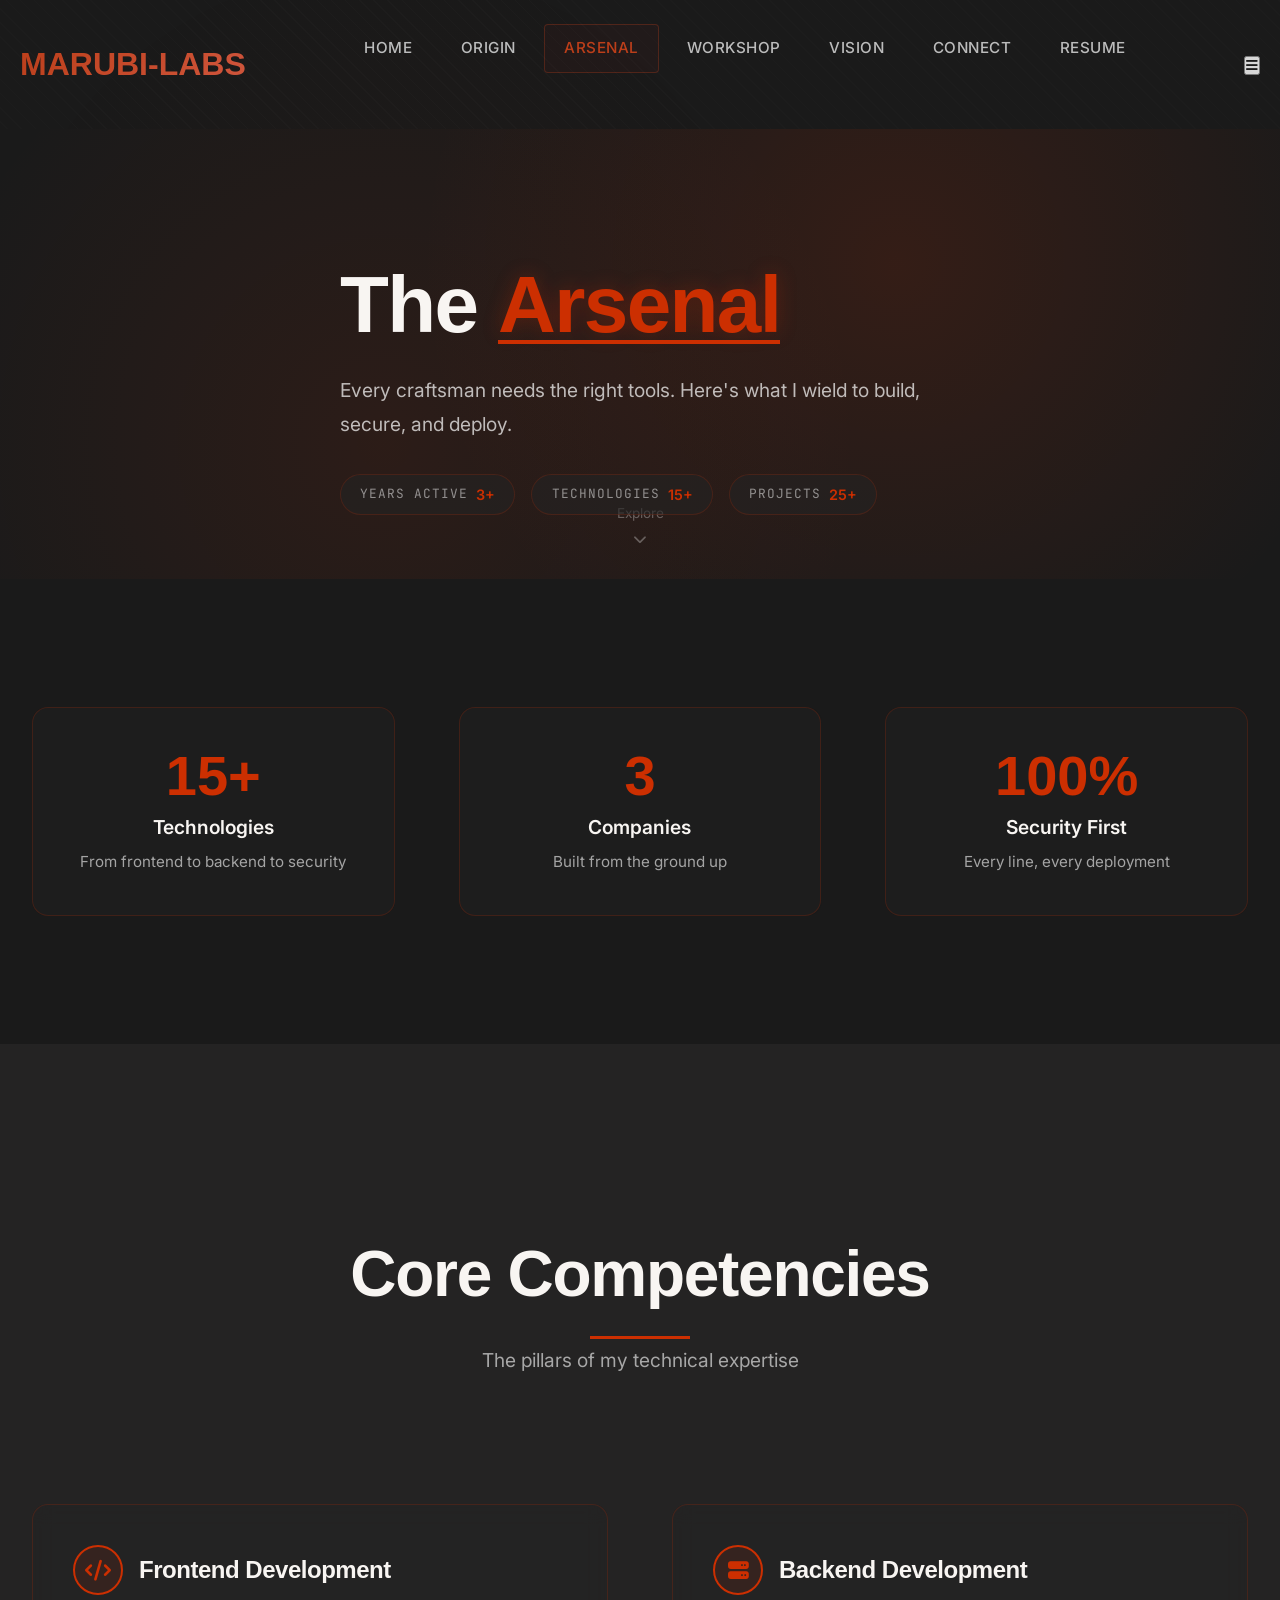
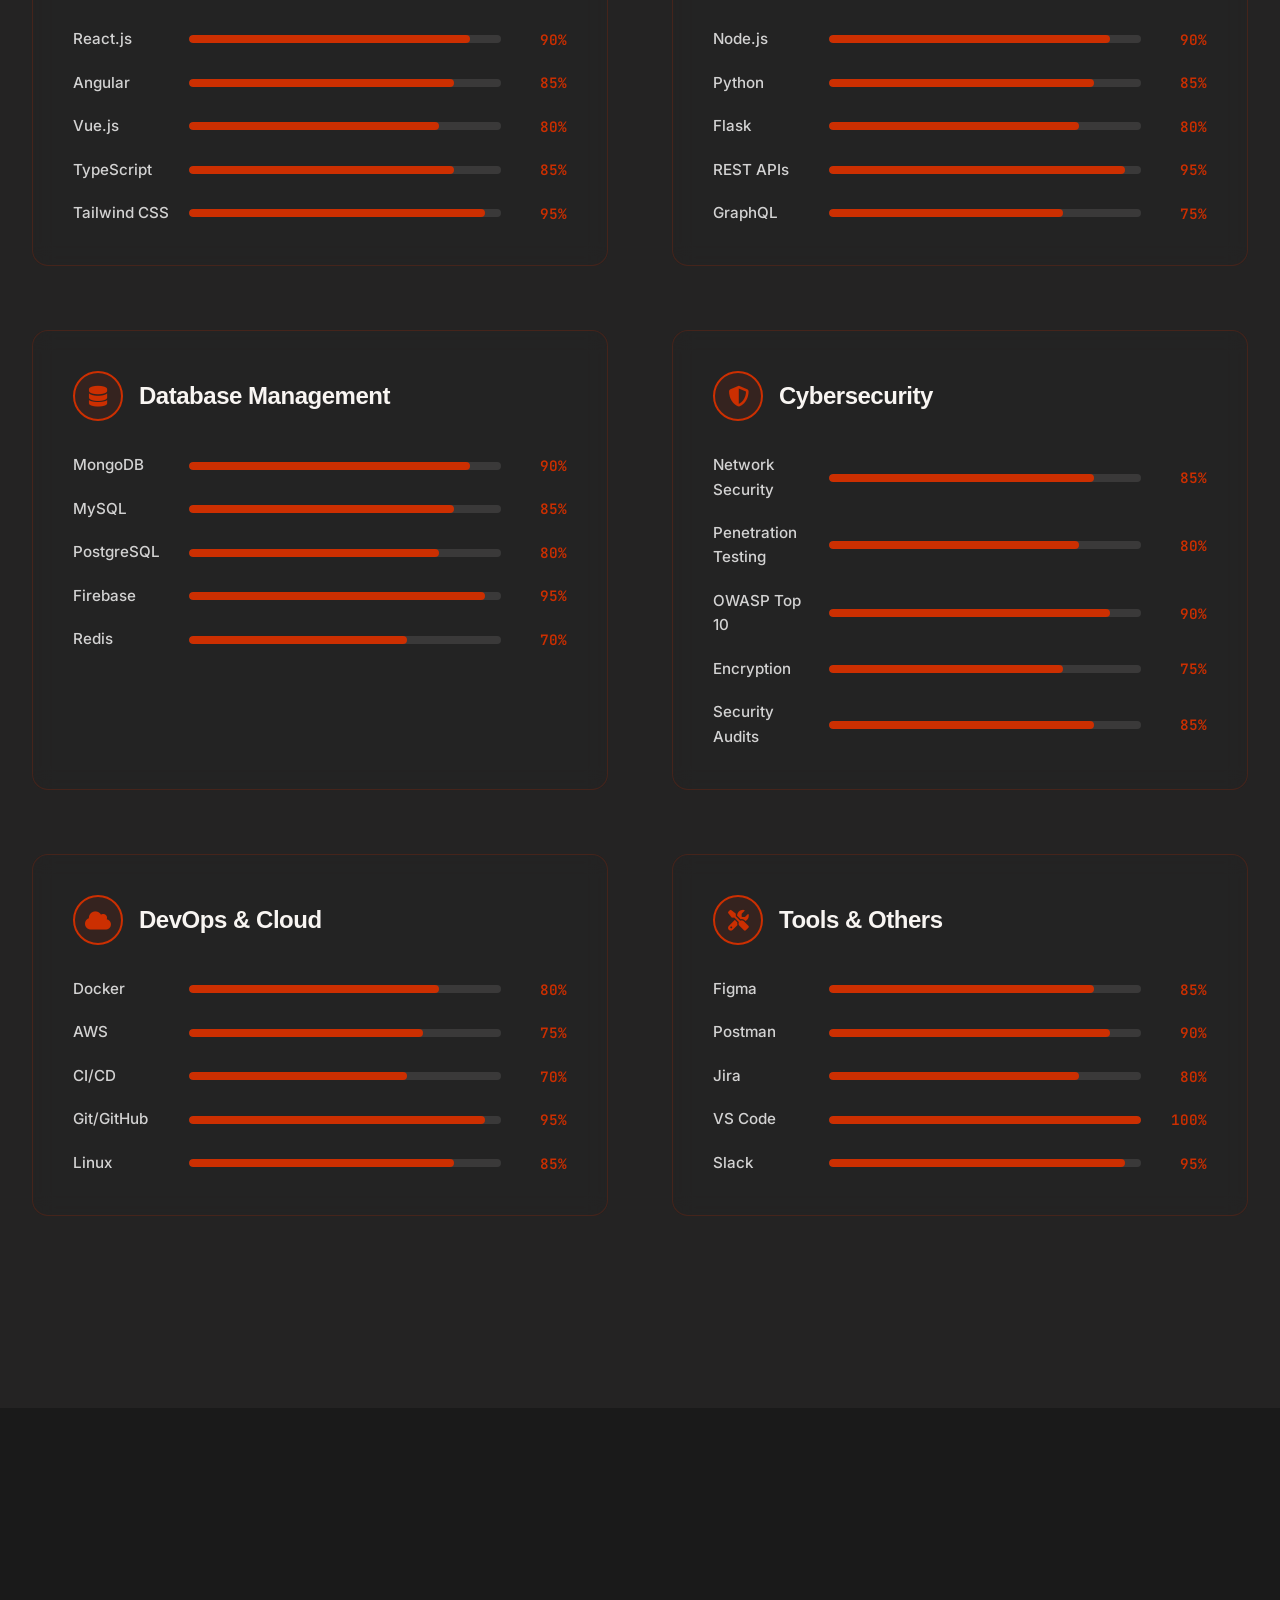
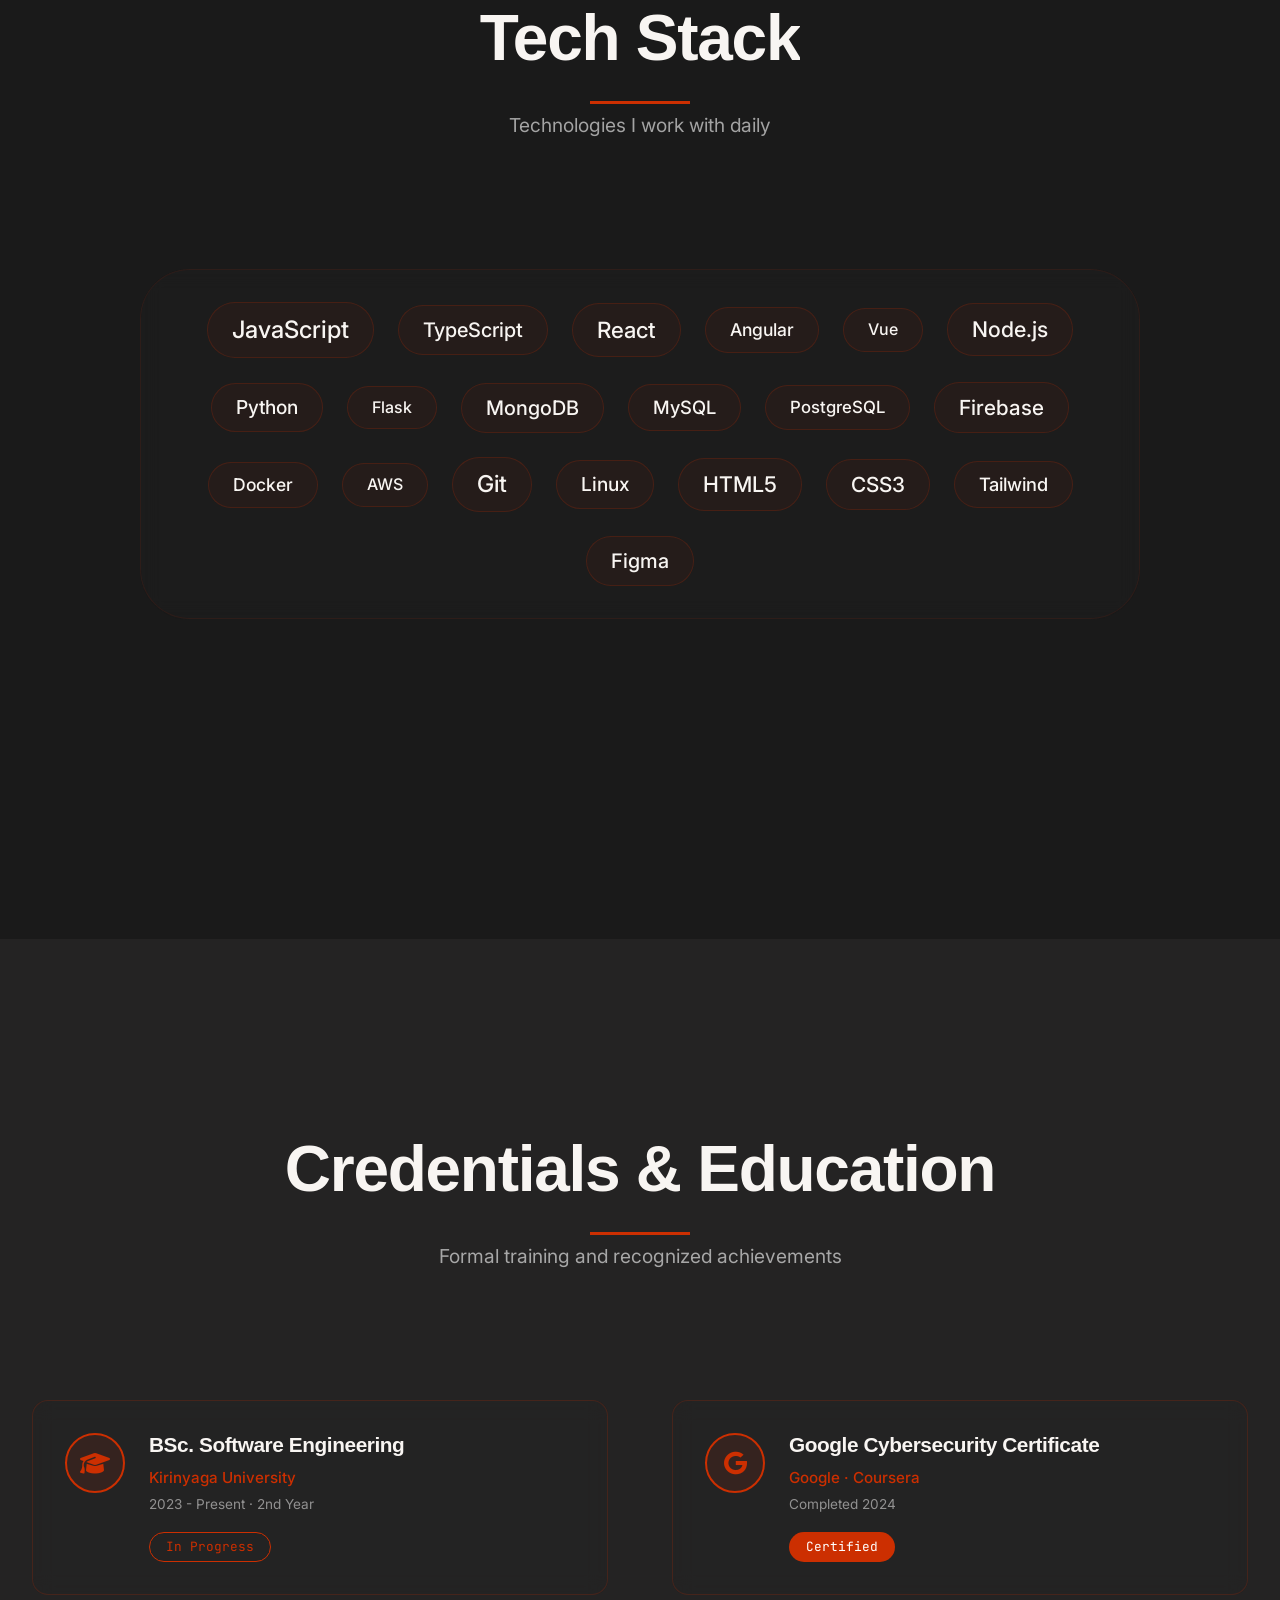
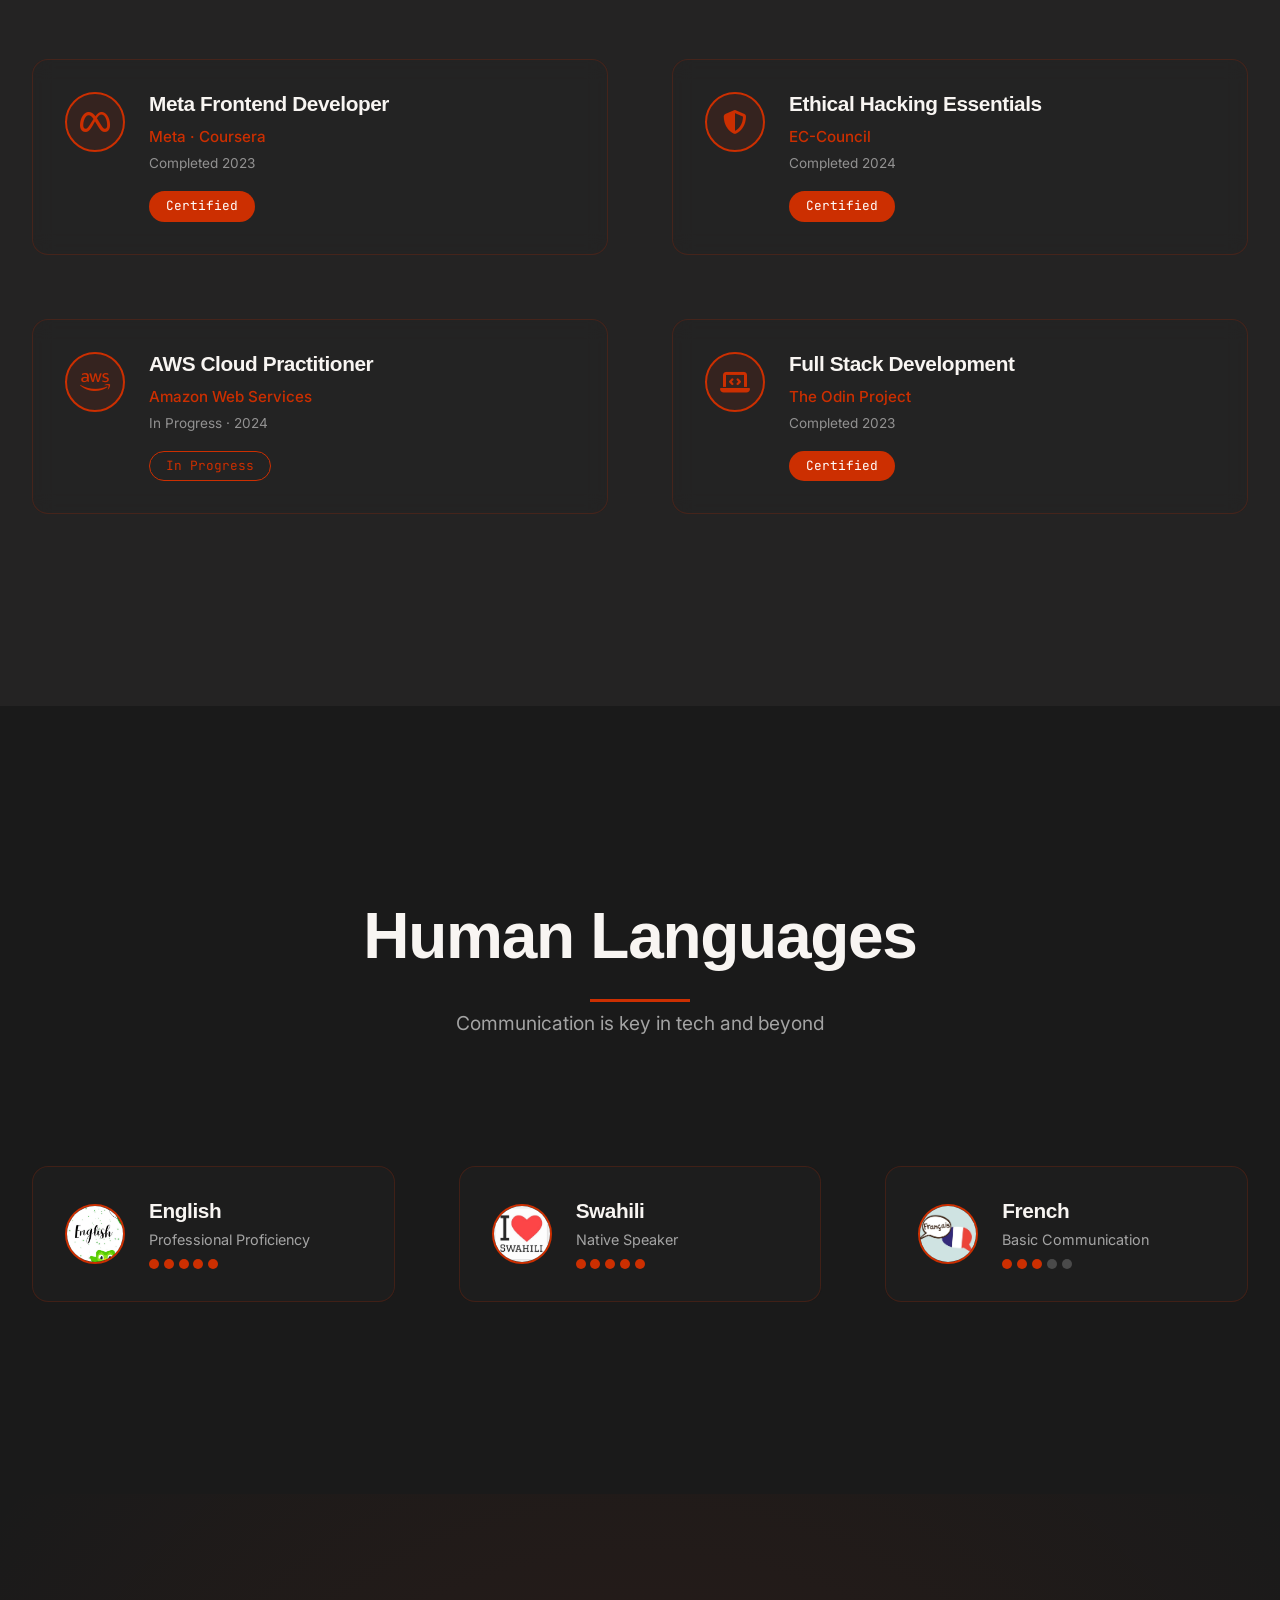
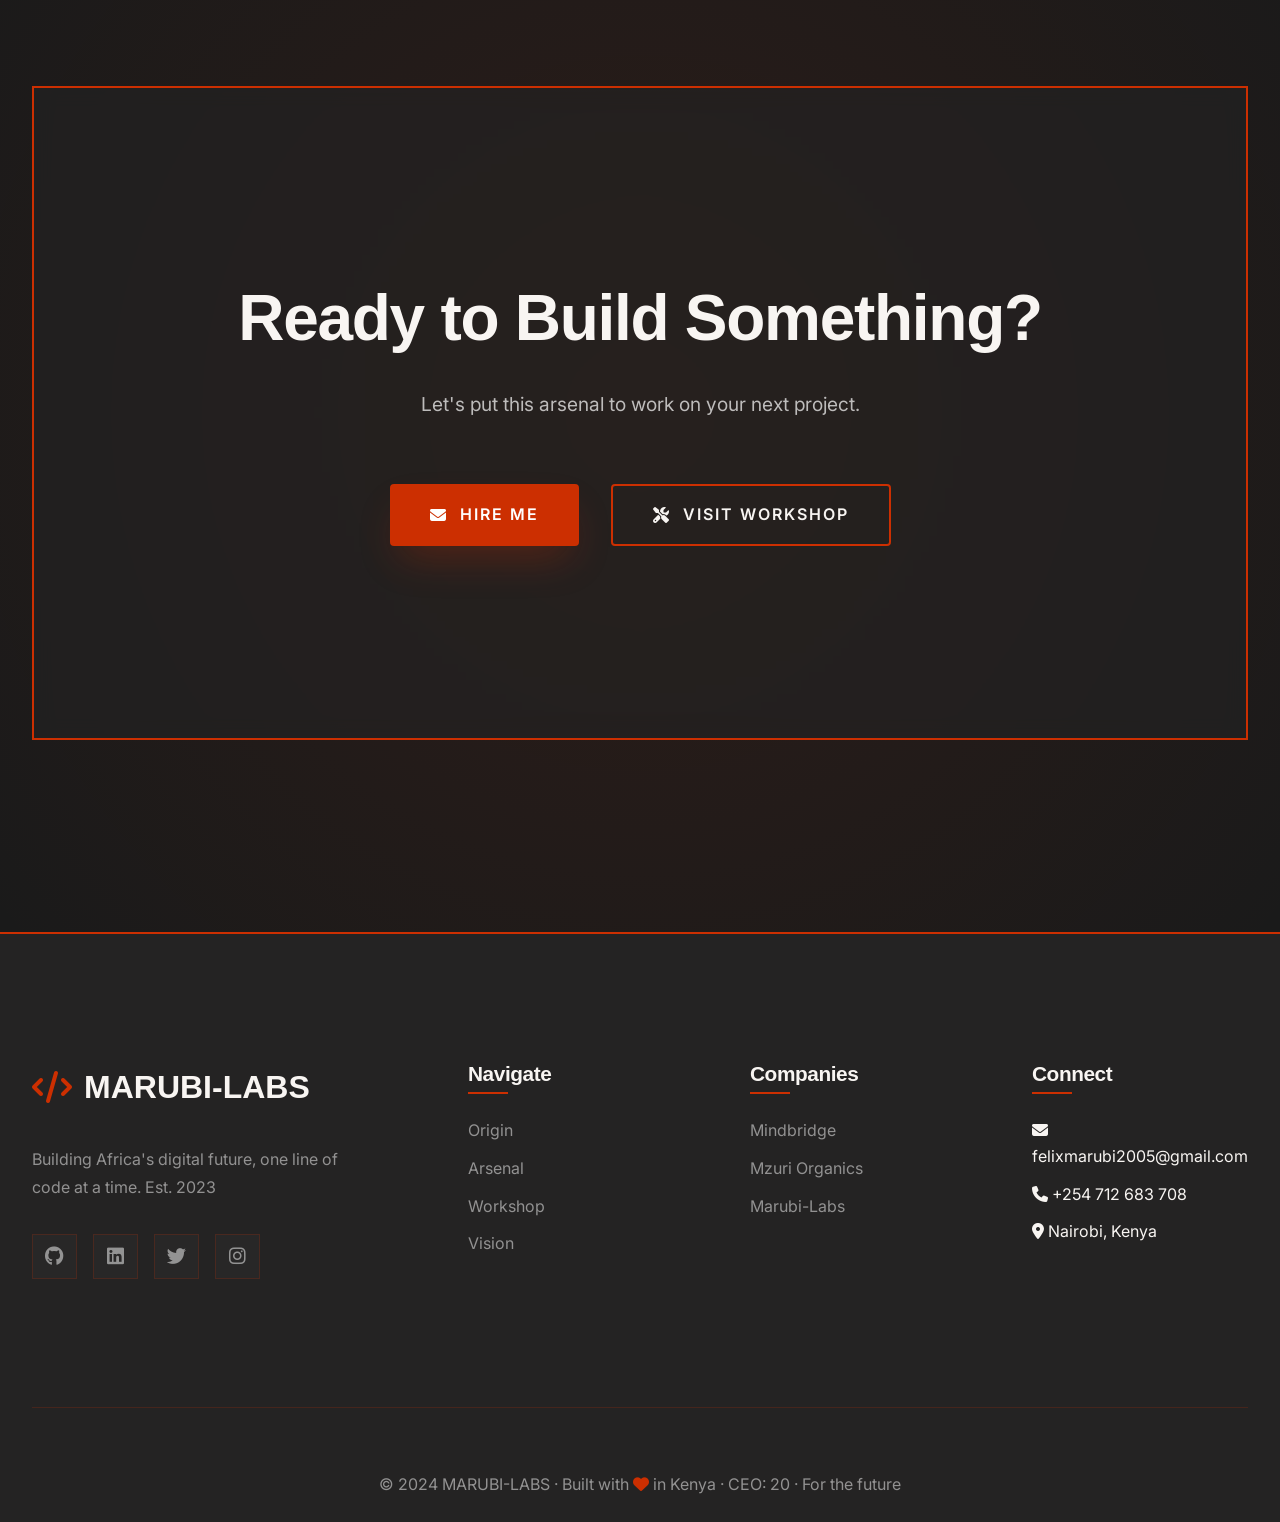
==== arsenal.html @ d5d368d0 "vercel" ====
<!DOCTYPE html>
<html lang="en">
<head>
    <meta charset="UTF-8">
    <meta name="viewport" content="width=device-width, initial-scale=1.0">
    
    <!-- Primary Meta Tags -->
    <title>Arsenal | Felix Marubi - Skills & Expertise</title>
    <meta name="title" content="Arsenal | Felix Marubi - Skills & Expertise">
    <meta name="description" content="The technical arsenal of a 20-year-old CEO. Full-stack development, cybersecurity, and the tools used to build Mindbridge and Mzuri Organics.">
    <meta name="keywords" content="Felix Marubi, Skills, Expertise, Full Stack Developer, Cybersecurity, JavaScript, Python, Kenya">
    <meta name="author" content="Felix Marubi">
    
    <!-- Open Graph / Facebook -->
    <meta property="og:type" content="website">
    <meta property="og:url" content="https://marubilabs.com/arsenal.html">
    <meta property="og:title" content="Arsenal | Felix Marubi - Skills & Expertise">
    <meta property="og:description" content="The technical arsenal of a 20-year-old CEO. Full-stack development, cybersecurity, and the tools used to build Mindbridge and Mzuri Organics.">
    <meta property="og:image" content="images/og-arsenal.jpg">
    
    <!-- Favicon -->
    <link rel="icon" type="image/x-icon" href="images/icons/favicon.ico">
    <link rel="apple-touch-icon" sizes="180x180" href="images/icons/apple-touch-icon.png">
    
    <!-- Fonts & Icons -->
    <link rel="preconnect" href="https://fonts.googleapis.com">
    <link rel="preconnect" href="https://fonts.gstatic.com" crossorigin>
    <link href="https://fonts.googleapis.com/css2?family=Inter:wght@300;400;500;600;700;800&display=swap" rel="stylesheet">
    <link href="https://fonts.googleapis.com/css2?family=JetBrains+Mono:wght@400;500;600;700&display=swap" rel="stylesheet">
    <link rel="stylesheet" href="https://cdnjs.cloudflare.com/ajax/libs/font-awesome/6.4.0/css/all.min.css">
    
    <!-- CSS -->
    <link rel="stylesheet" href="css/pages/home.css">
    <link rel="stylesheet" href="css/pages/arsenal.css">
</head>
<body>
    <!-- Navigation -->
    <nav class="navbar">
        <div class="nav-container">
            <a href="index.html" class="logo">
                <span class="logo-text">MARUBI-LABS</span>
            </a>
            
            <div class="nav-menu">
                <a href="index.html" class="nav-link">
                    <span>Home</span>
                </a>
                <a href="origin.html" class="nav-link">
                    <span>Origin</span>
                </a>
                <a href="arsenal.html" class="nav-link active">
                    <span>Arsenal</span>
                </a>
                <a href="workshop.html" class="nav-link">
                    <span>Workshop</span>
                </a>
                <a href="vision.html" class="nav-link">
                    <span>Vision</span>
                </a>
                <a href="connect.html" class="nav-link">
                    <span>Connect</span>
                </a>
                    </a>
                   <a href="resume.html" class="nav-link">
          
                    <span>Resume</span>
                </a>
            </div>
            
            <div class="nav-actions">
                <button class="menu-toggle" id="menuToggle">
                    <i class="fas fa-bars"></i>
                </button>
            </div>
        </div>
        
      
        
        <div class="scroll-progress" id="scrollProgress"></div>
    </nav>

    <!-- Page Header -->
    <section class="page-header">
        <div class="container">
            <div class="header-content animate-fade-in">
                <h1 class="page-title">
                    The <span class="ember">Arsenal</span>
                </h1>
                <p class="page-subtitle">
                    Every craftsman needs the right tools. Here's what I wield to build, secure, and deploy.
                </p>
                <div class="header-stats">
                    <div class="stat-chip">
                        <span class="stat-chip-label">Years Active</span>
                        <span class="stat-chip-value">3+</span>
                    </div>
                    <div class="stat-chip">
                        <span class="stat-chip-label">Technologies</span>
                        <span class="stat-chip-value">15+</span>
                    </div>
                    <div class="stat-chip">
                        <span class="stat-chip-label">Projects</span>
                        <span class="stat-chip-value">25+</span>
                    </div>
                </div>
            </div>
        </div>
        <div class="scroll-indicator">
            <span>Explore</span>
            <i class="fas fa-chevron-down"></i>
        </div>
    </section>

    <!-- Skills Overview Section -->
    <section class="skills-overview">
        <div class="container">
            <div class="overview-grid">
                <div class="overview-card animate-on-scroll" data-animate="fade-in">
                    <div class="overview-number">15+</div>
                    <div class="overview-label">Technologies</div>
                    <div class="overview-desc">From frontend to backend to security</div>
                </div>
                <div class="overview-card animate-on-scroll" data-animate="fade-in" data-delay="100">
                    <div class="overview-number">3</div>
                    <div class="overview-label">Companies</div>
                    <div class="overview-desc">Built from the ground up</div>
                </div>
                <div class="overview-card animate-on-scroll" data-animate="fade-in" data-delay="200">
                    <div class="overview-number">100%</div>
                    <div class="overview-label">Security First</div>
                    <div class="overview-desc">Every line, every deployment</div>
                </div>
            </div>
        </div>
    </section>

    <!-- Core Competencies -->
    <section class="competencies-section">
        <div class="container">
            <div class="section-header">
                <h2 class="section-title">Core <span class="ember">Competencies</span></h2>
                <p class="section-subtitle">The pillars of my technical expertise</p>
            </div>
            
            <div class="competencies-grid">
                <!-- Frontend -->
                <div class="competency-card animate-on-scroll" data-animate="slide-up">
                    <div class="competency-header">
                        <div class="competency-icon">
                            <i class="fas fa-code"></i>
                        </div>
                        <h3>Frontend Development</h3>
                    </div>
                    <div class="skill-list">
                        <div class="skill-item">
                            <span class="skill-name">React.js</span>
                            <div class="skill-bar">
                                <div class="skill-progress" style="width: 90%"></div>
                            </div>
                            <span class="skill-percent">90%</span>
                        </div>
                        <div class="skill-item">
                            <span class="skill-name">Angular</span>
                            <div class="skill-bar">
                                <div class="skill-progress" style="width: 85%"></div>
                            </div>
                            <span class="skill-percent">85%</span>
                        </div>
                        <div class="skill-item">
                            <span class="skill-name">Vue.js</span>
                            <div class="skill-bar">
                                <div class="skill-progress" style="width: 80%"></div>
                            </div>
                            <span class="skill-percent">80%</span>
                        </div>
                        <div class="skill-item">
                            <span class="skill-name">TypeScript</span>
                            <div class="skill-bar">
                                <div class="skill-progress" style="width: 85%"></div>
                            </div>
                            <span class="skill-percent">85%</span>
                        </div>
                        <div class="skill-item">
                            <span class="skill-name">Tailwind CSS</span>
                            <div class="skill-bar">
                                <div class="skill-progress" style="width: 95%"></div>
                            </div>
                            <span class="skill-percent">95%</span>
                        </div>
                    </div>
                </div>
                
                <!-- Backend -->
                <div class="competency-card animate-on-scroll" data-animate="slide-up" data-delay="100">
                    <div class="competency-header">
                        <div class="competency-icon">
                            <i class="fas fa-server"></i>
                        </div>
                        <h3>Backend Development</h3>
                    </div>
                    <div class="skill-list">
                        <div class="skill-item">
                            <span class="skill-name">Node.js</span>
                            <div class="skill-bar">
                                <div class="skill-progress" style="width: 90%"></div>
                            </div>
                            <span class="skill-percent">90%</span>
                        </div>
                        <div class="skill-item">
                            <span class="skill-name">Python</span>
                            <div class="skill-bar">
                                <div class="skill-progress" style="width: 85%"></div>
                            </div>
                            <span class="skill-percent">85%</span>
                        </div>
                        <div class="skill-item">
                            <span class="skill-name">Flask</span>
                            <div class="skill-bar">
                                <div class="skill-progress" style="width: 80%"></div>
                            </div>
                            <span class="skill-percent">80%</span>
                        </div>
                        <div class="skill-item">
                            <span class="skill-name">REST APIs</span>
                            <div class="skill-bar">
                                <div class="skill-progress" style="width: 95%"></div>
                            </div>
                            <span class="skill-percent">95%</span>
                        </div>
                        <div class="skill-item">
                            <span class="skill-name">GraphQL</span>
                            <div class="skill-bar">
                                <div class="skill-progress" style="width: 75%"></div>
                            </div>
                            <span class="skill-percent">75%</span>
                        </div>
                    </div>
                </div>
                
                <!-- Database -->
                <div class="competency-card animate-on-scroll" data-animate="slide-up" data-delay="200">
                    <div class="competency-header">
                        <div class="competency-icon">
                            <i class="fas fa-database"></i>
                        </div>
                        <h3>Database Management</h3>
                    </div>
                    <div class="skill-list">
                        <div class="skill-item">
                            <span class="skill-name">MongoDB</span>
                            <div class="skill-bar">
                                <div class="skill-progress" style="width: 90%"></div>
                            </div>
                            <span class="skill-percent">90%</span>
                        </div>
                        <div class="skill-item">
                            <span class="skill-name">MySQL</span>
                            <div class="skill-bar">
                                <div class="skill-progress" style="width: 85%"></div>
                            </div>
                            <span class="skill-percent">85%</span>
                        </div>
                        <div class="skill-item">
                            <span class="skill-name">PostgreSQL</span>
                            <div class="skill-bar">
                                <div class="skill-progress" style="width: 80%"></div>
                            </div>
                            <span class="skill-percent">80%</span>
                        </div>
                        <div class="skill-item">
                            <span class="skill-name">Firebase</span>
                            <div class="skill-bar">
                                <div class="skill-progress" style="width: 95%"></div>
                            </div>
                            <span class="skill-percent">95%</span>
                        </div>
                        <div class="skill-item">
                            <span class="skill-name">Redis</span>
                            <div class="skill-bar">
                                <div class="skill-progress" style="width: 70%"></div>
                            </div>
                            <span class="skill-percent">70%</span>
                        </div>
                    </div>
                </div>
                
                <!-- Cybersecurity -->
                <div class="competency-card animate-on-scroll" data-animate="slide-up">
                    <div class="competency-header">
                        <div class="competency-icon">
                            <i class="fas fa-shield-alt"></i>
                        </div>
                        <h3>Cybersecurity</h3>
                    </div>
                    <div class="skill-list">
                        <div class="skill-item">
                            <span class="skill-name">Network Security</span>
                            <div class="skill-bar">
                                <div class="skill-progress" style="width: 85%"></div>
                            </div>
                            <span class="skill-percent">85%</span>
                        </div>
                        <div class="skill-item">
                            <span class="skill-name">Penetration Testing</span>
                            <div class="skill-bar">
                                <div class="skill-progress" style="width: 80%"></div>
                            </div>
                            <span class="skill-percent">80%</span>
                        </div>
                        <div class="skill-item">
                            <span class="skill-name">OWASP Top 10</span>
                            <div class="skill-bar">
                                <div class="skill-progress" style="width: 90%"></div>
                            </div>
                            <span class="skill-percent">90%</span>
                        </div>
                        <div class="skill-item">
                            <span class="skill-name">Encryption</span>
                            <div class="skill-bar">
                                <div class="skill-progress" style="width: 75%"></div>
                            </div>
                            <span class="skill-percent">75%</span>
                        </div>
                        <div class="skill-item">
                            <span class="skill-name">Security Audits</span>
                            <div class="skill-bar">
                                <div class="skill-progress" style="width: 85%"></div>
                            </div>
                            <span class="skill-percent">85%</span>
                        </div>
                    </div>
                </div>
                
                <!-- DevOps & Cloud -->
                <div class="competency-card animate-on-scroll" data-animate="slide-up" data-delay="100">
                    <div class="competency-header">
                        <div class="competency-icon">
                            <i class="fas fa-cloud"></i>
                        </div>
                        <h3>DevOps & Cloud</h3>
                    </div>
                    <div class="skill-list">
                        <div class="skill-item">
                            <span class="skill-name">Docker</span>
                            <div class="skill-bar">
                                <div class="skill-progress" style="width: 80%"></div>
                            </div>
                            <span class="skill-percent">80%</span>
                        </div>
                        <div class="skill-item">
                            <span class="skill-name">AWS</span>
                            <div class="skill-bar">
                                <div class="skill-progress" style="width: 75%"></div>
                            </div>
                            <span class="skill-percent">75%</span>
                        </div>
                        <div class="skill-item">
                            <span class="skill-name">CI/CD</span>
                            <div class="skill-bar">
                                <div class="skill-progress" style="width: 70%"></div>
                            </div>
                            <span class="skill-percent">70%</span>
                        </div>
                        <div class="skill-item">
                            <span class="skill-name">Git/GitHub</span>
                            <div class="skill-bar">
                                <div class="skill-progress" style="width: 95%"></div>
                            </div>
                            <span class="skill-percent">95%</span>
                        </div>
                        <div class="skill-item">
                            <span class="skill-name">Linux</span>
                            <div class="skill-bar">
                                <div class="skill-progress" style="width: 85%"></div>
                            </div>
                            <span class="skill-percent">85%</span>
                        </div>
                    </div>
                </div>
                
                <!-- Tools & Others -->
                <div class="competency-card animate-on-scroll" data-animate="slide-up" data-delay="200">
                    <div class="competency-header">
                        <div class="competency-icon">
                            <i class="fas fa-tools"></i>
                        </div>
                        <h3>Tools & Others</h3>
                    </div>
                    <div class="skill-list">
                        <div class="skill-item">
                            <span class="skill-name">Figma</span>
                            <div class="skill-bar">
                                <div class="skill-progress" style="width: 85%"></div>
                            </div>
                            <span class="skill-percent">85%</span>
                        </div>
                        <div class="skill-item">
                            <span class="skill-name">Postman</span>
                            <div class="skill-bar">
                                <div class="skill-progress" style="width: 90%"></div>
                            </div>
                            <span class="skill-percent">90%</span>
                        </div>
                        <div class="skill-item">
                            <span class="skill-name">Jira</span>
                            <div class="skill-bar">
                                <div class="skill-progress" style="width: 80%"></div>
                            </div>
                            <span class="skill-percent">80%</span>
                        </div>
                        <div class="skill-item">
                            <span class="skill-name">VS Code</span>
                            <div class="skill-bar">
                                <div class="skill-progress" style="width: 100%"></div>
                            </div>
                            <span class="skill-percent">100%</span>
                        </div>
                        <div class="skill-item">
                            <span class="skill-name">Slack</span>
                            <div class="skill-bar">
                                <div class="skill-progress" style="width: 95%"></div>
                            </div>
                            <span class="skill-percent">95%</span>
                        </div>
                    </div>
                </div>
            </div>
        </div>
    </section>

    <!-- Tech Stack Cloud -->
    <section class="tech-cloud-section">
        <div class="container">
            <div class="section-header">
                <h2 class="section-title">Tech <span class="ember">Stack</span></h2>
                <p class="section-subtitle">Technologies I work with daily</p>
            </div>
            
            <div class="tech-cloud">
                <span class="cloud-item" style="--size: 3rem;">JavaScript</span>
                <span class="cloud-item" style="--size: 2.5rem;">TypeScript</span>
                <span class="cloud-item" style="--size: 2.8rem;">React</span>
                <span class="cloud-item" style="--size: 2.2rem;">Angular</span>
                <span class="cloud-item" style="--size: 2rem;">Vue</span>
                <span class="cloud-item" style="--size: 2.7rem;">Node.js</span>
                <span class="cloud-item" style="--size: 2.4rem;">Python</span>
                <span class="cloud-item" style="--size: 2rem;">Flask</span>
                <span class="cloud-item" style="--size: 2.5rem;">MongoDB</span>
                <span class="cloud-item" style="--size: 2.3rem;">MySQL</span>
                <span class="cloud-item" style="--size: 2.1rem;">PostgreSQL</span>
                <span class="cloud-item" style="--size: 2.6rem;">Firebase</span>
                <span class="cloud-item" style="--size: 2.2rem;">Docker</span>
                <span class="cloud-item" style="--size: 2rem;">AWS</span>
                <span class="cloud-item" style="--size: 2.9rem;">Git</span>
                <span class="cloud-item" style="--size: 2.4rem;">Linux</span>
                <span class="cloud-item" style="--size: 2.7rem;">HTML5</span>
                <span class="cloud-item" style="--size: 2.6rem;">CSS3</span>
                <span class="cloud-item" style="--size: 2.3rem;">Tailwind</span>
                <span class="cloud-item" style="--size: 2.5rem;">Figma</span>
            </div>
        </div>
    </section>

    <!-- Certifications & Education -->
    <section class="certifications-section">
        <div class="container">
            <div class="section-header">
                <h2 class="section-title">Credentials & <span class="ember">Education</span></h2>
                <p class="section-subtitle">Formal training and recognized achievements</p>
            </div>
            
            <div class="cert-grid">
                <div class="cert-card animate-on-scroll" data-animate="fade-in">
                    <div class="cert-icon">
                        <i class="fas fa-graduation-cap"></i>
                    </div>
                    <div class="cert-content">
                        <h3>BSc. Software Engineering</h3>
                        <p class="cert-issuer">Kirinyaga University</p>
                        <p class="cert-date">2023 - Present · 2nd Year</p>
                        <div class="cert-badge">In Progress</div>
                    </div>
                </div>
                
                <div class="cert-card animate-on-scroll" data-animate="fade-in" data-delay="100">
                    <div class="cert-icon">
                        <i class="fab fa-google"></i>
                    </div>
                    <div class="cert-content">
                        <h3>Google Cybersecurity Certificate</h3>
                        <p class="cert-issuer">Google · Coursera</p>
                        <p class="cert-date">Completed 2024</p>
                        <div class="cert-badge certified">Certified</div>
                    </div>
                </div>
                
                <div class="cert-card animate-on-scroll" data-animate="fade-in" data-delay="200">
                    <div class="cert-icon">
                        <i class="fab fa-meta"></i>
                    </div>
                    <div class="cert-content">
                        <h3>Meta Frontend Developer</h3>
                        <p class="cert-issuer">Meta · Coursera</p>
                        <p class="cert-date">Completed 2023</p>
                        <div class="cert-badge certified">Certified</div>
                    </div>
                </div>
                
                <div class="cert-card animate-on-scroll" data-animate="fade-in" data-delay="300">
                    <div class="cert-icon">
                        <i class="fas fa-shield-halved"></i>
                    </div>
                    <div class="cert-content">
                        <h3>Ethical Hacking Essentials</h3>
                        <p class="cert-issuer">EC-Council</p>
                        <p class="cert-date">Completed 2024</p>
                        <div class="cert-badge certified">Certified</div>
                    </div>
                </div>
                
                <div class="cert-card animate-on-scroll" data-animate="fade-in" data-delay="400">
                    <div class="cert-icon">
                        <i class="fab fa-aws"></i>
                    </div>
                    <div class="cert-content">
                        <h3>AWS Cloud Practitioner</h3>
                        <p class="cert-issuer">Amazon Web Services</p>
                        <p class="cert-date">In Progress · 2024</p>
                        <div class="cert-badge">In Progress</div>
                    </div>
                </div>
                
                <div class="cert-card animate-on-scroll" data-animate="fade-in" data-delay="500">
                    <div class="cert-icon">
                        <i class="fas fa-laptop-code"></i>
                    </div>
                    <div class="cert-content">
                        <h3>Full Stack Development</h3>
                        <p class="cert-issuer">The Odin Project</p>
                        <p class="cert-date">Completed 2023</p>
                        <div class="cert-badge certified">Certified</div>
                    </div>
                </div>
            </div>
        </div>
    </section>

    <!-- Languages Section -->
    <section class="languages-section">
        <div class="container">
            <div class="section-header">
                <h2 class="section-title">Human <span class="ember">Languages</span></h2>
                <p class="section-subtitle">Communication is key in tech and beyond</p>
            </div>
            
            <div class="languages-grid">
                <div class="language-card animate-on-scroll" data-animate="fade-in">
                    <div class="language-flag">
                        <img src="images/gallery/english.jfif" alt="English">
                    </div>
                    <div class="language-info">
                        <h3>English</h3>
                        <p>Professional Proficiency</p>
                        <div class="language-level">
                            <span class="level-dot filled"></span>
                            <span class="level-dot filled"></span>
                            <span class="level-dot filled"></span>
                            <span class="level-dot filled"></span>
                            <span class="level-dot filled"></span>
                        </div>
                    </div>
                </div>
                
                <div class="language-card animate-on-scroll" data-animate="fade-in" data-delay="100">
                    <div class="language-flag">
                        <img src="images/gallery/swahili.jfif" alt="Swahili">
                    </div>
                    <div class="language-info">
                        <h3>Swahili</h3>
                        <p>Native Speaker</p>
                        <div class="language-level">
                            <span class="level-dot filled"></span>
                            <span class="level-dot filled"></span>
                            <span class="level-dot filled"></span>
                            <span class="level-dot filled"></span>
                            <span class="level-dot filled"></span>
                        </div>
                    </div>
                </div>
                
                <div class="language-card animate-on-scroll" data-animate="fade-in" data-delay="200">
                    <div class="language-flag">
                        <img src="images/gallery/french.jfif" alt="French">
                    </div>
                    <div class="language-info">
                        <h3>French</h3>
                        <p>Basic Communication</p>
                        <div class="language-level">
                            <span class="level-dot filled"></span>
                            <span class="level-dot filled"></span>
                            <span class="level-dot filled"></span>
                            <span class="level-dot"></span>
                            <span class="level-dot"></span>
                        </div>
                    </div>
                </div>
            </div>
        </div>
    </section>

    <!-- CTA Section -->
    <section class="cta-section">
        <div class="container">
            <div class="cta-card">
                <h2>Ready to Build Something?</h2>
                <p>Let's put this arsenal to work on your next project.</p>
                <div class="cta-buttons">
                    <a href="connect.html" class="btn btn-primary">
                        <i class="fas fa-envelope"></i>
                        Hire Me
                    </a>
                    <a href="workshop.html" class="btn btn-outline">
                        <i class="fas fa-tools"></i>
                        Visit Workshop
                    </a>
                </div>
            </div>
        </div>
    </section>

    <!-- Footer -->
    <footer class="footer">
        <div class="container">
            <div class="footer-grid">
                <div class="footer-col">
                    <a href="index.html" class="footer-logo">
                        <i class="fas fa-code"></i>
                        <span>MARUBI-LABS</span>
                    </a>
                    <p>Building Africa's digital future, one line of code at a time. Est. 2023</p>
                    <div class="social-links">
                        <a href="https://github.com/Marubi23" target="_blank" class="social-link">
                            <i class="fab fa-github"></i>
                        </a>
                        <a href="https://linkedin.com/in/felixmarubi" target="_blank" class="social-link">
                            <i class="fab fa-linkedin"></i>
                        </a>
                        <a href="https://twitter.com/felixmarubi" target="_blank" class="social-link">
                            <i class="fab fa-twitter"></i>
                        </a>
                        <a href="https://www.instagram.com/marubi___/" target="_blank" class="social-link">
                            <i class="fab fa-instagram"></i>
                        </a>
                    </div>
                </div>
                
                <div class="footer-col">
                    <h3>Navigate</h3>
                    <ul>
                        <li><a href="origin.html">Origin</a></li>
                        <li><a href="arsenal.html">Arsenal</a></li>
                        <li><a href="workshop.html">Workshop</a></li>
                        <li><a href="vision.html">Vision</a></li>
                    </ul>
                </div>
                
                <div class="footer-col">
                    <h3>Companies</h3>
                    <ul>
                        <li><a href="https://mind-bridge.co.ke" target="_blank">Mindbridge</a></li>
                        <li><a href="https://mzuri-organics.co.ke" target="_blank">Mzuri Organics</a></li>
                        <li><a href="#">Marubi-Labs</a></li>
                    </ul>
                </div>
                
                <div class="footer-col">
                    <h3>Connect</h3>
                    <ul>
                        <li><i class="fas fa-envelope"></i> felixmarubi2005@gmail.com</li>
                        <li><i class="fas fa-phone"></i> +254 712 683 708</li>
                        <li><i class="fas fa-map-marker-alt"></i> Nairobi, Kenya</li>
                    </ul>
                </div>
            </div>
            
            <div class="footer-bottom">
                <p>© 2024 MARUBI-LABS · Built with <i class="fas fa-heart" style="color: #cc2f01;"></i> in Kenya · CEO: 20 · For the future</p>
            </div>
        </div>
    </footer>

    <!-- Back to Top -->
    <button class="back-to-top" id="backToTop">
        <i class="fas fa-chevron-up"></i>
    </button>

    <!-- JavaScript -->
    <script src="js/main.js"></script>
    <script src="js/navigation.js"></script>
    <script src="js/animations.js"></script>
</body>
</html>
---- css/pages/home.css ----
/* ============================================
   MARUBI-LABS • LEGENDARY EDITION
   CEO: Felix Marubi • Age 20 • Built for Greatness
   Signature Colors: #cc2f01 (Ember) • #242323 (Onyx)
   ============================================ */

/* Import Premium Fonts */
@import url('https://fonts.googleapis.com/css2?family=Inter:wght@300;400;500;600;700;800&display=swap');
@import url('https://fonts.googleapis.com/css2?family=JetBrains+Mono:wght@400;500;600;700&display=swap');
@import url('https://api.fontshare.com/v2/css?f[]=clash-display@400,500,600,700&f[]=sentient@400,500,600&display=swap');

/* ===== BRAND VARIABLES ===== */
:root {
    /* Core Brand Colors - Your Identity */
    --marubi-ember: #cc2f01;        /* Primary - Bold, passionate, African sunset */
    --marubi-onyx: #242323;          /* Secondary - Strong foundation, depth */
    --marubi-ember-light: #e64d2e;    /* Lighter ember for gradients */
    --marubi-ember-dark: #a52500;     /* Darker ember for depth */
    --marubi-onyx-light: #3a3a3a;     /* Lighter onyx for contrast */
    --marubi-cream: #f8f5f2;          /* Off-white for text */
    --marubi-charcoal: #1a1a1a;       /* Near black for backgrounds */
    
    /* Glassmorphism */
    --glass-ember: rgba(204, 47, 1, 0.1);
    --glass-onyx: rgba(36, 35, 35, 0.8);
    --glass-light: rgba(255, 255, 255, 0.05);
    
    /* Shadows - Ember Glow */
    --shadow-ember: 0 20px 40px -10px rgba(204, 47, 1, 0.3);
    --shadow-ember-strong: 0 30px 60px -10px rgba(204, 47, 1, 0.5);
    --shadow-onyx: 0 20px 40px -10px rgba(0, 0, 0, 0.5);
    
    /* Gradients */
    --gradient-ember: linear-gradient(135deg, #cc2f01, #e64d2e);
    --gradient-onyx: linear-gradient(135deg, #242323, #3a3a3a);
    --gradient-premium: linear-gradient(135deg, #cc2f01, #242323);
    
    /* Transitions */
    --transition-smooth: all 0.5s cubic-bezier(0.175, 0.885, 0.32, 1.275);
    --transition-fast: all 0.3s ease;
    
    /* Spacing - Generous for that premium feel */
    --space-xs: 0.5rem;
    --space-sm: 1rem;
    --space-md: 2rem;
    --space-lg: 4rem;
    --space-xl: 8rem;
    --space-2xl: 12rem;
}

/* ===== RESET & BASE ===== */
* {
    margin: 0;
    padding: 0;
    box-sizing: border-box;
}

html {
    scroll-behavior: smooth;
    font-size: 16px;
}

body {
    font-family: 'Inter', sans-serif;
    background: var(--marubi-charcoal);
    color: var(--marubi-cream);
    line-height: 1.6;
    overflow-x: hidden;
    position: relative;
}

/* Premium background texture */
body::before {
    content: '';
    position: fixed;
    top: 0;
    left: 0;
    width: 100%;
    height: 100%;
    background-image: 
        radial-gradient(circle at 30% 40%, rgba(204, 47, 1, 0.03) 0%, transparent 40%),
        radial-gradient(circle at 70% 60%, rgba(204, 47, 1, 0.02) 0%, transparent 40%),
        repeating-linear-gradient(45deg, rgba(255,255,255,0.01) 0px, rgba(255,255,255,0.01) 1px, transparent 1px, transparent 10px);
    pointer-events: none;
    z-index: -1;
}

.container {
    max-width: 1400px;
    margin: 0 auto;
    padding: 0 var(--space-md);
    position: relative;
    z-index: 2;
}

/* ===== TYPOGRAPHY - Silent Power ===== */
h1, h2, h3, h4, h5, h6 {
    font-family: 'Clash Display', sans-serif;
    font-weight: 700;
    line-height: 1.2;
    letter-spacing: -0.02em;
}

.text-gradient-ember {
    background: var(--gradient-ember);
    -webkit-background-clip: text;
    -webkit-text-fill-color: transparent;
    background-size: 200% 200%;
    animation: gradientFlow 8s ease infinite;
}

/* ===== PREMIUM NAVIGATION ===== */
.navbar {
    position: fixed;
    top: 0;
    left: 0;
    width: 100%;
    padding: 1.5rem var(--space-md);
    z-index: 1000;
    transition: var(--transition-fast);
    mix-blend-mode: exclusion;
}

.navbar.scrolled {
    background: var(--glass-onyx);
    backdrop-filter: blur(10px);
    padding: 1rem var(--space-md);
    border-bottom: 1px solid rgba(204, 47, 1, 0.2);
    mix-blend-mode: normal;
}

.nav-container {
    max-width: 1400px;
    margin: 0 auto;
    display: flex;
    align-items: center;
    justify-content: space-between;
}

/* Logo - CEO Style */
.logo {
    display: flex;
    align-items: center;
    gap: 0.75rem;
    font-family: 'Clash Display', sans-serif;
    font-size: 2rem;
    font-weight: 700;
    text-decoration: none;
    position: relative;
}

.logo-text {
    background: var(--gradient-ember);
    -webkit-background-clip: text;
    -webkit-text-fill-color: transparent;
    position: relative;
}

/* Navigation Menu */
.nav-menu {
    display: flex;
    align-items: center;
    gap: 0.5rem;
}

.nav-link {
    color: rgba(255, 255, 255, 0.8);
    text-decoration: none;
    font-weight: 500;
    font-size: 0.95rem;
    padding: 0.7rem 1.2rem;
    border-radius: 4px;
    transition: var(--transition-fast);
    position: relative;
    letter-spacing: 0.5px;
    text-transform: uppercase;
    border: 1px solid transparent;
}

.nav-link::before {
    content: '';
    position: absolute;
    bottom: 0;
    left: 50%;
    transform: translateX(-50%);
    width: 0;
    height: 2px;
    background: var(--marubi-ember);
    transition: width 0.3s ease;
}

.nav-link:hover::before {
    width: 30px;
}

.nav-link:hover {
    color: var(--marubi-cream);
    border-color: rgba(204, 47, 1, 0.3);
}

.nav-link.active {
    color: var(--marubi-ember);
    border: 1px solid rgba(204, 47, 1, 0.3);
    background: rgba(204, 47, 1, 0.05);
}

/* ===== HERO SECTION - The Statement ===== */
.hero {
    min-height: 100vh;
    display: flex;
    align-items: center;
    position: relative;
    padding: var(--space-xl) 0;
    background: var(--marubi-charcoal);
    overflow: hidden;
}

/* Hero Background - Ember Glow */
.hero::before {
    content: '';
    position: absolute;
    top: 0;
    left: 0;
    right: 0;
    bottom: 0;
    background: 
        radial-gradient(circle at 20% 30%, rgba(204, 47, 1, 0.15) 0%, transparent 50%),
        radial-gradient(circle at 80% 70%, rgba(204, 47, 1, 0.1) 0%, transparent 50%),
        radial-gradient(circle at 40% 80%, rgba(36, 35, 35, 0.8) 0%, transparent 60%);
    animation: emberPulse 8s ease infinite alternate;
}

@keyframes emberPulse {
    0% { opacity: 0.5; }
    50% { opacity: 0.8; }
    100% { opacity: 0.5; }
}

.hero-content {
    display: grid;
    grid-template-columns: 1.2fr 0.8fr;
    gap: var(--space-xl);
    align-items: center;
    position: relative;
    z-index: 10;
}

/* Live Reviews - Terminal Style */
.live-reviews {
    background: rgba(36, 35, 35, 0.6);
    backdrop-filter: blur(10px);
    border: 1px solid rgba(204, 47, 1, 0.2);
    border-radius: 8px;
    margin-bottom: 0px;
    max-width: 450px;
    overflow: hidden;
    box-shadow: var(--shadow-onyx);
}

.terminal-header {
    padding: 0.75rem 1rem;
    background: rgba(0, 0, 0, 0.3);
    border-bottom: 1px solid rgba(204, 47, 1, 0.2);
    display: flex;
    align-items: center;
    gap: 8px;
}

.terminal-dot {
    width: 12px;
    height: 12px;
    border-radius: 50%;
}

.terminal-dot.red { background: #ff5f56; }
.terminal-dot.yellow { background: #ffbd2e; }
.terminal-dot.green { background: #27c93f; }

.terminal-title {
    color: rgba(255, 255, 255, 0.4);
    font-size: 0.8rem;
    margin-left: auto;
    font-family: 'JetBrains Mono', monospace;
}

.terminal-body {
    padding: 1.25rem;
    min-height: 80px;
    display: flex;
    align-items: center;
    flex-wrap: wrap;
    gap: 8px;
    font-family: 'JetBrains Mono', monospace;
}

.prompt {
    color: var(--marubi-ember);
    font-weight: 600;
    font-size: 0.9rem;
    animation: pulse 2s infinite;
}

.typing-text {
    color: var(--marubi-cream);
    font-size: 0.9rem;
    flex: 1;
}

.cursor {
    color: var(--marubi-ember);
    animation: blink 1s infinite;
}

/* Hero Text - The Silent Statement */
.hero-text {
    position: relative;
}

.hero-text::before {
    content: 'FOUNDER & CEO';
    position: absolute;
    top: -60px;
    left: 0;
    font-family: 'JetBrains Mono', monospace;
    font-size: 0.85rem;
    color: var(--marubi-ember-light);
    letter-spacing: 4px;
    opacity: 0.5;
}

/* ===== UPDATED HERO TITLE STYLES ===== */
/* White greeting, Ember name */
.hero-title {
    font-size: clamp(3rem, 8vw, 6rem);
    font-weight: 800;
    line-height: 1.1;
    margin-bottom: var(--space-md);
}

.hero-title .greeting {
    display: block;
    font-size: clamp(1.2rem, 3vw, 2rem);
    font-weight: 400;
    color: #ffffff;  /* Pure white */
    margin-bottom: 0.5rem;
    letter-spacing: 6px;
    text-transform: uppercase;
    font-family: 'JetBrains Mono', monospace;
    opacity: 0.9;
    text-shadow: 0 2px 5px rgba(0, 0, 0, 0.3);
}

.hero-title .name {
    display: inline-block;
    color: var(--marubi-ember);  /* Solid ember */
    font-size: clamp(3.5rem, 10vw, 7rem);
    font-weight: 800;
    position: relative;
    text-shadow: 0 0 20px rgba(204, 47, 1, 0.3);
    letter-spacing: -2px;
    /* Remove any gradient */
    background: none;
    -webkit-background-clip: unset;
    -webkit-text-fill-color: unset;
    transition: var(--transition-smooth);
}

.hero-title .name:hover {
    text-shadow: 0 0 30px var(--marubi-ember);
    transform: scale(1.02);
}

.hero-title .name::after {
    content: '';
    position: absolute;
    bottom: 10px;
    left: 0;
    width: 100%;
    height: 4px;
    background: var(--marubi-ember);
    transform: scaleX(0);
    transform-origin: left;
    animation: slideIn 1s ease 1s forwards;
}

.hero-subtitle {
    font-size: clamp(1.2rem, 3vw, 1.5rem);
    font-weight: 400;
    color: rgba(255, 255, 255, 0.9);
    margin-bottom: var(--space-md);
    line-height: 1.6;
    max-width: 600px;
    border-left: 4px solid var(--marubi-ember);
    padding-left: var(--space-md);
}

.hero-description {
    font-size: 1.1rem;
    color: rgba(255, 255, 255, 0.6);
    margin-bottom: var(--space-lg);
    line-height: 1.8;
    max-width: 500px;
}

/* Stats - The Proof */
.hero-stats {
    display: flex;
    gap: var(--space-lg);
    margin-bottom: var(--space-lg);
    padding: var(--space-md);
    background: rgba(36, 35, 35, 0.3);
    backdrop-filter: blur(10px);
    border-radius: 16px;
    border: 1px solid rgba(204, 47, 1, 0.1);
    max-width: fit-content;
}

.stat-item {
    text-align: center;
    position: relative;
}

.stat-item:not(:last-child)::after {
    content: '';
    position: absolute;
    right: -2rem;
    top: 50%;
    transform: translateY(-50%);
    width: 2px;
    height: 50px;
    background: linear-gradient(to bottom, 
        transparent 0%, 
        var(--marubi-ember) 30%,
        transparent 100%);
    opacity: 0.3;
}

.stat-number {
    font-family: 'Clash Display', sans-serif;
    font-size: clamp(2.5rem, 5vw, 3.5rem);
    font-weight: 800;
    color: var(--marubi-ember);
    line-height: 1;
    margin-bottom: 0.25rem;
}

.stat-number sup {
    font-size: 1rem;
    font-weight: 500;
    color: rgba(255, 255, 255, 0.4);
    margin-left: 2px;
}

.stat-label {
    font-family: 'JetBrains Mono', monospace;
    font-size: 0.8rem;
    text-transform: uppercase;
    letter-spacing: 2px;
    color: rgba(255, 255, 255, 0.5);
}

/* Buttons - Powerful & Minimal */
.hero-buttons {
    display: flex;
    gap: var(--space-md);
    flex-wrap: wrap;
}

.btn {
    display: inline-flex;
    align-items: center;
    justify-content: center;
    gap: 0.75rem;
    padding: 1rem 2.5rem;
    font-family: 'Inter', sans-serif;
    font-weight: 600;
    font-size: 1rem;
    text-decoration: none;
    text-transform: uppercase;
    letter-spacing: 2px;
    transition: var(--transition-smooth);
    cursor: pointer;
    border: none;
    position: relative;
    overflow: hidden;
    border-radius: 4px;
}

.btn::before {
    content: '';
    position: absolute;
    top: 50%;
    left: 50%;
    width: 0;
    height: 0;
    border-radius: 50%;
    background: rgba(255, 255, 255, 0.2);
    transform: translate(-50%, -50%);
    transition: width 0.6s ease, height 0.6s ease;
    z-index: -1;
}

.btn:hover::before {
    width: 300px;
    height: 300px;
}

.btn-primary {
    background: var(--marubi-ember);
    color: white;
    box-shadow: var(--shadow-ember);
}

.btn-primary:hover {
    background: var(--marubi-ember-dark);
    transform: translateY(-3px);
    box-shadow: var(--shadow-ember-strong);
}

.btn-outline {
    background: transparent;
    border: 2px solid var(--marubi-ember);
    color: var(--marubi-cream);
}

.btn-outline:hover {
    background: var(--marubi-ember);
    color: white;
    transform: translateY(-3px);
}

/* Hero Image - The Presence */
.hero-image {
    position: relative;
}

.profile-frame {
    position: relative;
    width: 450px;
    height: 550px;
    border-radius: 50%;
    overflow: hidden;
    transition: var(--transition-smooth);
    margin: 0 auto;
}

.profile-frame::before {
    content: '';
    position: absolute;
    top: 0;
    left: 0;
    right: 0;
    bottom: 0;
    background: linear-gradient(135deg, rgba(204, 47, 1, 0.2), transparent);
    z-index: 2;
    pointer-events: none;
}

.profile-img {
    width: 100%;
    height: 100%;
    object-fit: cover;
    transition: transform 0.7s ease;
    filter: grayscale(30%) contrast(110%);
}

.profile-frame:hover .profile-img {
    transform: scale(1.05);
}

.profile-frame:hover {
    border-color: var(--marubi-cream);
    box-shadow: 0 40px 80px -20px rgba(204, 47, 1, 0.6);
}

/* Founder Badge */
.founder-badge {
    position: absolute;
    bottom: 50px;
    right: 105px;
    background: var(--marubi-onyx);
    border: 2px solid var(--marubi-ember);
    padding: 1rem 1.5rem;
    font-family: 'JetBrains Mono', monospace;
    font-size: 1rem;
    color: white;
    transform: rotate(-5deg);
    z-index: 5;
    box-shadow: var(--shadow-ember);
}

.founder-badge span {
    color: var(--marubi-ember);
    font-weight: 700;
}

/* Scroll Indicator */
.scroll-indicator {
    position: absolute;
    bottom: 2rem;
    left: 50%;
    transform: translateX(-50%);
    display: flex;
    flex-direction: column;
    align-items: center;
    gap: 0.5rem;
    color: rgba(255, 255, 255, 0.3);
    font-size: 0.85rem;
    animation: bounce 2s infinite;
    cursor: pointer;
    transition: var(--transition-fast);
}

.scroll-indicator:hover {
    color: var(--marubi-ember);
}

/* ===== GALLERY SECTION - The Portfolio ===== */
.gallery-section {
    padding: var(--space-2xl) 0;
    background: var(--marubi-charcoal);
}

.section-header {
    text-align: center;
    margin-bottom: var(--space-xl);
}

.section-title {
    font-size: clamp(2.5rem, 5vw, 4rem);
    font-weight: 800;
    color: var(--marubi-cream);
    margin-bottom: var(--space-sm);
    position: relative;
    display: inline-block;
}

.section-title::after {
    content: '';
    position: absolute;
    bottom: -10px;
    left: 50%;
    transform: translateX(-50%);
    width: 100px;
    height: 3px;
    background: var(--marubi-ember);
}

.section-subtitle {
    font-size: 1.2rem;
    color: rgba(255, 255, 255, 0.6);
    max-width: 600px;
    margin: 0 auto;
}

/* Gallery Grid - Big, Bold Spaces */
.gallery-grid {
    display: grid;
    grid-template-columns: repeat(3, 1fr);
    gap: var(--space-lg);
    margin-top: var(--space-xl);
}

.gallery-item {
    position: relative;
    height: 500px;
    overflow: hidden;
    border: 1px solid rgba(204, 47, 1, 0.2);
    transition: var(--transition-smooth);
}

.gallery-item.large {
    grid-column: span 2;
    height: 600px;
}

.gallery-item.tall {
    grid-row: span 2;
    height: 800px;
}

.gallery-image {
    width: 100%;
    height: 100%;
    object-fit: cover;
    transition: transform 0.7s ease;
}

.gallery-item:hover {
    border-color: var(--marubi-ember);
    box-shadow: var(--shadow-ember);
}

.gallery-item:hover .gallery-image {
    transform: scale(1.05);
}

.gallery-overlay {
    position: absolute;
    bottom: 0;
    left: 0;
    right: 0;
    padding: var(--space-lg);
    background: linear-gradient(to top, rgba(36, 35, 35, 0.9), transparent);
    transform: translateY(100%);
    transition: transform 0.5s ease;
}

.gallery-item:hover .gallery-overlay {
    transform: translateY(0);
}

.gallery-overlay h3 {
    font-size: 2rem;
    color: white;
    margin-bottom: 0.5rem;
}

.gallery-overlay p {
    color: rgba(255, 255, 255, 0.7);
    margin-bottom: var(--space-sm);
}

.gallery-tag {
    display: inline-block;
    padding: 0.5rem 1rem;
    background: var(--marubi-ember);
    color: white;
    font-size: 0.8rem;
    text-transform: uppercase;
    letter-spacing: 1px;
    border-radius: 4px;
}

/* ===== PROJECTS SHOWCASE ===== */
.projects-showcase {
    padding: var(--space-2xl) 0;
    background: var(--marubi-onyx);
}

.projects-grid {
    display: grid;
    grid-template-columns: repeat(2, 1fr);
    gap: var(--space-xl);
    margin-top: var(--space-xl);
}

.project-card {
    background: rgba(255, 255, 255, 0.02);
    border: 1px solid rgba(204, 47, 1, 0.1);
    overflow: hidden;
    transition: var(--transition-smooth);
    position: relative;
}

.project-card:hover {
    transform: translateY(-10px);
    border-color: var(--marubi-ember);
    box-shadow: var(--shadow-ember);
}

.project-image {
    height: 400px;
    overflow: hidden;
    position: relative;
}

.project-image img {
    width: 100%;
    height: 100%;
    object-fit: cover;
    transition: transform 0.7s ease;
}

.project-card:hover .project-image img {
    transform: scale(1.05);
}

.project-content {
    padding: var(--space-lg);
}

.project-content h3 {
    font-size: 2rem;
    color: var(--marubi-cream);
    margin-bottom: 0.5rem;
}

.project-content .company {
    color: var(--marubi-ember);
    font-family: 'JetBrains Mono', monospace;
    font-size: 0.9rem;
    margin-bottom: var(--space-sm);
    text-transform: uppercase;
    letter-spacing: 2px;
}

.project-content p {
    color: rgba(255, 255, 255, 0.6);
    margin-bottom: var(--space-md);
    line-height: 1.8;
}

.project-tech {
    display: flex;
    flex-wrap: wrap;
    gap: 0.75rem;
}

.project-tech span {
    padding: 0.5rem 1rem;
    background: rgba(204, 47, 1, 0.1);
    color: var(--marubi-ember);
    border: 1px solid rgba(204, 47, 1, 0.2);
    font-family: 'JetBrains Mono', monospace;
    font-size: 0.8rem;
}

/* ===== ABOUT PREVIEW ===== */
.about-preview {
    padding: var(--space-2xl) 0;
    background: var(--marubi-charcoal);
}

.about-grid {
    display: grid;
    grid-template-columns: repeat(3, 1fr);
    gap: var(--space-lg);
}

.about-card {
    background: rgba(36, 35, 35, 0.3);
    backdrop-filter: blur(10px);
    border: 1px solid rgba(204, 47, 1, 0.1);
    padding: var(--space-lg);
    text-align: center;
    transition: var(--transition-smooth);
    position: relative;
    overflow: hidden;
}

.about-card::before {
    content: '';
    position: absolute;
    top: 0;
    left: 0;
    right: 0;
    height: 3px;
    background: var(--marubi-ember);
    transform: scaleX(0);
    transition: transform 0.5s ease;
}

.about-card:hover {
    transform: translateY(-10px);
    border-color: var(--marubi-ember);
    box-shadow: var(--shadow-ember);
}

.about-card:hover::before {
    transform: scaleX(1);
}

.card-icon {
    width: 80px;
    height: 80px;
    margin: 0 auto var(--space-md);
    display: flex;
    align-items: center;
    justify-content: center;
    border: 2px solid var(--marubi-ember);
    border-radius: 50%;
    transition: var(--transition-smooth);
}

.about-card:hover .card-icon {
    background: var(--marubi-ember);
    transform: rotate(360deg);
}

.about-card:hover .card-icon i {
    color: white;
}

.card-icon i {
    font-size: 2rem;
    color: var(--marubi-ember);
    transition: var(--transition-smooth);
}

.about-card h3 {
    font-size: 1.8rem;
    color: var(--marubi-cream);
    margin-bottom: var(--space-sm);
}

.about-card p {
    color: rgba(255, 255, 255, 0.6);
    margin-bottom: var(--space-md);
    line-height: 1.8;
}

.card-link {
    color: var(--marubi-ember);
    text-decoration: none;
    font-weight: 600;
    display: inline-flex;
    align-items: center;
    gap: 0.5rem;
    transition: var(--transition-fast);
    text-transform: uppercase;
    letter-spacing: 1px;
    font-size: 0.9rem;
}

.card-link:hover {
    gap: 1rem;
    color: var(--marubi-cream);
}

/* ===== SKILLS SECTION ===== */
.skills-section {
    padding: var(--space-2xl) 0;
    background: var(--marubi-onyx);
}

.skills-cloud {
    display: flex;
    flex-wrap: wrap;
    justify-content: center;
    gap: 1.5rem;
    max-width: 1000px;
    margin: var(--space-xl) auto;
}

.skill-tag {
    padding: 1rem 2rem;
    background: transparent;
    color: var(--marubi-cream);
    border: 2px solid var(--marubi-ember);
    font-family: 'JetBrains Mono', monospace;
    font-size: 1.1rem;
    font-weight: 500;
    transition: var(--transition-smooth);
    cursor: default;
    position: relative;
    overflow: hidden;
}

.skill-tag::before {
    content: '';
    position: absolute;
    top: 0;
    left: -100%;
    width: 100%;
    height: 100%;
    background: var(--marubi-ember);
    transition: left 0.3s ease;
    z-index: -1;
}

.skill-tag:hover {
    color: white;
    transform: translateY(-5px);
    box-shadow: var(--shadow-ember);
}

.skill-tag:hover::before {
    left: 0;
}

/* ===== CTA SECTION ===== */
.cta-section {
    padding: var(--space-2xl) 0;
    background: var(--marubi-charcoal);
    position: relative;
    overflow: hidden;
}

.cta-section::before {
    content: '';
    position: absolute;
    top: -50%;
    left: -50%;
    width: 200%;
    height: 200%;
    background: radial-gradient(circle, rgba(204, 47, 1, 0.1) 0%, transparent 50%);
    animation: rotate 30s linear infinite;
}

.cta-card {
    background: rgba(36, 35, 35, 0.6);
    backdrop-filter: blur(10px);
    border: 2px solid var(--marubi-ember);
    padding: var(--space-2xl) var(--space-xl);
    text-align: center;
    position: relative;
    z-index: 2;
}

.cta-card h2 {
    font-size: clamp(2.5rem, 5vw, 4rem);
    color: var(--marubi-cream);
    margin-bottom: var(--space-md);
}

.cta-card p {
    font-size: 1.2rem;
    color: rgba(255, 255, 255, 0.7);
    margin-bottom: var(--space-lg);
    max-width: 600px;
    margin-left: auto;
    margin-right: auto;
}

.cta-buttons {
    display: flex;
    justify-content: center;
    gap: var(--space-md);
    flex-wrap: wrap;
}

/* ===== CONTACT SECTION ===== */
.contact-section {
    padding: var(--space-2xl) 0;
    background: var(--marubi-onyx);
}

.contact-grid {
    display: grid;
    grid-template-columns: 1fr 1fr;
    gap: var(--space-xl);
}

.contact-info {
    padding-right: var(--space-xl);
}

.contact-info h2 {
    font-size: 2.5rem;
    color: var(--marubi-cream);
    margin-bottom: var(--space-md);
}

.contact-info > p {
    color: rgba(255, 255, 255, 0.7);
    margin-bottom: var(--space-lg);
    line-height: 1.8;
}

.info-items {
    margin-bottom: var(--space-lg);
}

.info-item {
    display: flex;
    align-items: center;
    gap: var(--space-md);
    margin-bottom: var(--space-md);
    padding: var(--space-sm);
    background: rgba(255, 255, 255, 0.02);
    border: 1px solid rgba(204, 47, 1, 0.1);
    transition: var(--transition-fast);
}

.info-item:hover {
    border-color: var(--marubi-ember);
    transform: translateX(10px);
}

.info-item i {
    width: 50px;
    height: 50px;
    display: flex;
    align-items: center;
    justify-content: center;
    background: rgba(204, 47, 1, 0.1);
    color: var(--marubi-ember);
    font-size: 1.2rem;
    border-radius: 50%;
}

.info-item h3 {
    font-size: 1rem;
    color: rgba(255, 255, 255, 0.5);
    margin-bottom: 0.25rem;
    text-transform: uppercase;
    letter-spacing: 1px;
}

.info-item a,
.info-item p {
    color: var(--marubi-cream);
    text-decoration: none;
    font-size: 1.1rem;
    transition: var(--transition-fast);
}

.info-item a:hover {
    color: var(--marubi-ember);
}

.contact-form {
    background: rgba(36, 35, 35, 0.6);
    backdrop-filter: blur(10px);
    border: 1px solid rgba(204, 47, 1, 0.2);
    padding: var(--space-xl);
}

.contact-form h2 {
    font-size: 2rem;
    color: var(--marubi-cream);
    margin-bottom: var(--space-lg);
}

.form-group {
    margin-bottom: var(--space-md);
}

.form-group label {
    display: block;
    margin-bottom: 0.5rem;
    color: rgba(255, 255, 255, 0.7);
    font-size: 0.9rem;
    text-transform: uppercase;
    letter-spacing: 1px;
}

.form-group input,
.form-group textarea {
    width: 100%;
    padding: 1rem;
    background: rgba(255, 255, 255, 0.02);
    border: 2px solid rgba(204, 47, 1, 0.2);
    color: var(--marubi-cream);
    font-family: 'Inter', sans-serif;
    font-size: 1rem;
    transition: var(--transition-fast);
}

.form-group input:focus,
.form-group textarea:focus {
    outline: none;
    border-color: var(--marubi-ember);
    background: rgba(204, 47, 1, 0.05);
}

.btn-block {
    width: 100%;
}

/* ===== FOOTER ===== */
.footer {
    background: var(--marubi-onyx);
    border-top: 2px solid var(--marubi-ember);
    padding: var(--space-xl) 0 var(--space-md);
}

.footer-grid {
    display: grid;
    grid-template-columns: 2fr 1fr 1fr 1fr;
    gap: var(--space-xl);
    margin-bottom: var(--space-xl);
}

.footer-col .footer-logo {
    display: flex;
    align-items: center;
    gap: 0.75rem;
    font-size: 2rem;
    font-weight: 700;
    color: var(--marubi-cream);
    text-decoration: none;
    margin-bottom: var(--space-md);
    font-family: 'Clash Display', sans-serif;
}

.footer-logo i {
    color: var(--marubi-ember);
}

.footer-col p {
    color: rgba(255, 255, 255, 0.5);
    margin-bottom: var(--space-md);
    line-height: 1.8;
}

.social-links {
    display: flex;
    gap: var(--space-sm);
}

.social-link {
    width: 45px;
    height: 45px;
    background: rgba(255, 255, 255, 0.02);
    border: 1px solid rgba(204, 47, 1, 0.2);
    display: flex;
    align-items: center;
    justify-content: center;
    color: rgba(255, 255, 255, 0.5);
    transition: var(--transition-smooth);
    font-size: 1.2rem;
    text-decoration: none;
}

.social-link:hover {
    background: var(--marubi-ember);
    color: white;
    transform: translateY(-5px);
    border-color: transparent;
}

.footer-col h3 {
    font-size: 1.3rem;
    color: var(--marubi-cream);
    margin-bottom: var(--space-md);
    position: relative;
}

.footer-col h3::after {
    content: '';
    position: absolute;
    bottom: -8px;
    left: 0;
    width: 40px;
    height: 2px;
    background: var(--marubi-ember);
}

.footer-col ul {
    list-style: none;
}

.footer-col ul li {
    margin-bottom: 0.75rem;
}

.footer-col ul li a {
    color: rgba(255, 255, 255, 0.5);
    text-decoration: none;
    transition: var(--transition-fast);
}

.footer-col ul li a:hover {
    color: var(--marubi-ember);
    padding-left: 5px;
}

.footer-bottom {
    padding-top: var(--space-lg);
    border-top: 1px solid rgba(204, 47, 1, 0.2);
    text-align: center;
    color: rgba(255, 255, 255, 0.5);
}

.footer-bottom i {
    color: var(--marubi-ember);
    animation: heartbeat 1.5s ease infinite;
}

/* ===== BACK TO TOP ===== */
.back-to-top {
    position: fixed;
    bottom: 2rem;
    right: 2rem;
    width: 60px;
    height: 60px;
    background: var(--marubi-ember);
    border: none;
    color: white;
    cursor: pointer;
    display: flex;
    align-items: center;
    justify-content: center;
    font-size: 1.2rem;
    opacity: 0;
    visibility: hidden;
    transition: var(--transition-smooth);
    z-index: 99;
    box-shadow: var(--shadow-ember);
    border-radius: 4px;
}

.back-to-top.visible {
    opacity: 1;
    visibility: visible;
}

.back-to-top:hover {
    transform: translateY(-5px) scale(1.1);
    box-shadow: var(--shadow-ember-strong);
}

/* ===== ANIMATIONS ===== */
@keyframes gradientFlow {
    0% { background-position: 0% 50%; }
    50% { background-position: 100% 50%; }
    100% { background-position: 0% 50%; }
}

@keyframes pulse {
    0%, 100% { opacity: 1; }
    50% { opacity: 0.5; }
}

@keyframes blink {
    0%, 50% { opacity: 1; }
    51%, 100% { opacity: 0; }
}

@keyframes bounce {
    0%, 20%, 50%, 80%, 100% { transform: translateX(-50%) translateY(0); }
    40% { transform: translateX(-50%) translateY(-10px); }
    60% { transform: translateX(-50%) translateY(-5px); }
}

@keyframes heartbeat {
    0%, 100% { transform: scale(1); }
    25% { transform: scale(1.1); }
    50% { transform: scale(1); }
    75% { transform: scale(1.1); }
}

@keyframes rotate {
    from { transform: rotate(0deg); }
    to { transform: rotate(360deg); }
}

@keyframes slideIn {
    from { transform: scaleX(0); }
    to { transform: scaleX(1); }
}

/* Animation Classes */
.animate-fade-in {
    animation: fadeIn 1s ease forwards;
}

.animate-slide-up {
    animation: slideUp 0.8s ease forwards;
}

@keyframes fadeIn {
    from { opacity: 0; }
    to { opacity: 1; }
}

@keyframes slideUp {
    from {
        opacity: 0;
        transform: translateY(40px);
    }
    to {
        opacity: 1;
        transform: translateY(0);
    }
}

.delay-1 { animation-delay: 0.2s; }
.delay-2 { animation-delay: 0.4s; }
.delay-3 { animation-delay: 0.6s; }
.delay-4 { animation-delay: 0.8s; }

/* ===== RESPONSIVE ===== */
@media (max-width: 1200px) {
    .gallery-grid {
        grid-template-columns: repeat(2, 1fr);
    }
    
    .footer-grid {
        grid-template-columns: 1fr 1fr;
        gap: var(--space-lg);
    }
}

@media (max-width: 992px) {
    .hero-content {
        grid-template-columns: 1fr;
        gap: var(--space-lg);
        text-align: center;
    }
    
    .hero-text::before {
        left: 50%;
        transform: translateX(-50%);
    }
    
    .hero-subtitle {
        border-left: none;
        border-top: 4px solid var(--marubi-ember);
        padding-top: var(--space-md);
        margin-left: auto;
        margin-right: auto;
    }
    
    .hero-description {
        margin-left: auto;
        margin-right: auto;
    }
    
    .hero-stats {
        margin-left: auto;
        margin-right: auto;
    }
    
    .hero-buttons {
        justify-content: center;
    }
    
    .profile-frame {
        width: 400px;
        height: 500px;
    }
    
    .projects-grid,
    .about-grid,
    .contact-grid {
        grid-template-columns: 1fr;
    }
    
    .contact-info {
        padding-right: 0;
    }
}

@media (max-width: 768px) {
    .nav-menu {
        display: none;
    }
    
    .menu-toggle {
        display: block;
    }
    
    .gallery-grid {
        grid-template-columns: 1fr;
    }
    
    .gallery-item.large,
    .gallery-item.tall {
        grid-column: auto;
        grid-row: auto;
        height: 400px;
    }
    
    .profile-frame {
        width: 300px;
        height: 400px;
    }
    
    .hero-stats {
        flex-direction: column;
        gap: var(--space-md);
    }
    
    .stat-item:not(:last-child)::after {
        display: none;
    }
    
    .footer-grid {
        grid-template-columns: 1fr;
    }
}

@media (max-width: 480px) {
    .hero-buttons {
        flex-direction: column;
    }
    
    .btn {
        width: 100%;
    }
    
    .profile-frame {
        width: 280px;
        height: 360px;
    }
    
    .section {
        padding: var(--space-lg) 0;
    }
}

/* ===== UTILITY CLASSES ===== */
.text-center { text-align: center; }
.text-ember { color: var(--marubi-ember); }
.bg-onyx { background: var(--marubi-onyx); }
.bg-charcoal { background: var(--marubi-charcoal); }

/* ===== PRINT STYLES ===== */
@media print {
    .navbar,
    .scroll-indicator,
    .back-to-top,
    .footer {
        display: none !important;
    }
    
    body {
        background: white;
        color: black;
    }
}

/* ===== REDUCED MOTION ===== */
@media (prefers-reduced-motion: reduce) {
    *,
    *::before,
    *::after {
        animation-duration: 0.01ms !important;
        animation-iteration-count: 1 !important;
        transition-duration: 0.01ms !important;
    }
}
/* ============================================
   MOBILE RESPONSIVE STYLES ONLY
   All devices under 768px
   ============================================ */

/* Base mobile adjustments */
@media (max-width: 768px) {
    /* Container */
    .container {
        padding: 0 1.25rem;
        width: 100%;
        overflow-x: hidden;
    }

    /* Navigation */
    .navbar {
        padding: 1rem 1.25rem;
        background: var(--glass-onyx);
        backdrop-filter: blur(10px);
    }

    .nav-menu {
        position: fixed;
        top: 70px;
        left: -100%;
        width: 100%;
        height: calc(100vh - 70px);
        background: var(--marubi-onyx);
        flex-direction: column;
        align-items: center;
        justify-content: flex-start;
        padding: 2rem 1.25rem;
        transition: left 0.3s ease;
        z-index: 999;
        overflow-y: auto;
    }

    .nav-menu.active {
        left: 0;
    }

    .nav-link {
        width: 100%;
        text-align: center;
        padding: 1.2rem;
        font-size: 1.1rem;
        border-bottom: 1px solid rgba(204, 47, 1, 0.1);
    }

    .nav-link:last-child {
        border-bottom: none;
    }

    .menu-toggle {
        display: block;
        background: transparent;
        border: 1px solid var(--marubi-ember);
        color: var(--marubi-cream);
        width: 45px;
        height: 45px;
        font-size: 1.2rem;
        cursor: pointer;
    }

    /* Hero Section */
    .hero {
        min-height: auto;
        padding: 100px 0 60px;
    }

    .hero-content {
        grid-template-columns: 1fr !important;
        gap: 1.5rem !important;
    }

    /* Terminal Column */
    .terminal-column {
        align-items: center;
        padding-top: 0;
        width: 100%;
    }

    .live-reviews {
        max-width: 100%;
        width: 100%;
    }

    .terminal-info {
        max-width: 100%;
        width: 100%;
    }

    .terminal-body {
        flex-wrap: wrap;
        padding: 1rem;
    }

    .typing-text {
        width: 100%;
        font-size: 0.85rem;
        margin: 0.5rem 0;
        word-break: break-word;
    }

    .rating-stars {
        font-size: 0.9rem;
    }

    /* Hero Text */
    .hero-text::before {
        top: -40px;
        left: 50%;
        transform: translateX(-50%);
        font-size: 0.75rem;
        white-space: nowrap;
    }

    .hero-title {
        font-size: clamp(2.2rem, 12vw, 3rem);
        text-align: center;
    }

    .hero-title .greeting {
        font-size: clamp(1rem, 4vw, 1.2rem);
        letter-spacing: 3px;
    }

    .hero-title .name {
        font-size: clamp(2.5rem, 10vw, 3.5rem);
        display: block;
    }

    .hero-title .name::after {
        bottom: 5px;
        height: 3px;
    }

    .hero-subtitle {
        font-size: clamp(1rem, 4vw, 1.2rem);
        text-align: center;
        border-left: none;
        border-top: 3px solid var(--marubi-ember);
        padding: 1rem 0 0;
        margin: 0 auto;
        max-width: 100%;
    }

    .hero-description {
        font-size: 0.95rem;
        text-align: center;
        margin: 0 auto 1.5rem;
        max-width: 100%;
        padding: 0 0.5rem;
    }

    /* Stats */
    .hero-stats {
        flex-direction: column;
        gap: 1rem;
        padding: 1.5rem;
        width: 100%;
        max-width: 100%;
        margin: 0 0 1.5rem;
    }

    .stat-item {
        width: 100%;
        text-align: center;
    }

    .stat-item:not(:last-child)::after {
        display: none;
    }

    .stat-number {
        font-size: 2rem;
    }

    .stat-label {
        font-size: 0.75rem;
    }

    /* Hero Image */
    .hero-image {
        grid-column: 1 !important;
        margin-top: 1.5rem !important;
        width: 100%;
        display: flex;
        justify-content: center;
    }

    .profile-frame {
        width: 280px;
        height: 340px;
        margin: 0 auto;
    }

    .founder-badge {
        bottom: 30px;
        right: 30px;
        padding: 0.75rem 1rem;
        font-size: 0.85rem;
    }

    /* Buttons */
    .hero-buttons {
        flex-direction: column;
        gap: 1rem;
        width: 100%;
    }

    .btn {
        width: 100%;
        padding: 1rem 1.5rem;
        font-size: 0.95rem;
    }

    /* Gallery Section */
    .gallery-section {
        padding: 4rem 0;
    }

    .section-title {
        font-size: 2rem;
    }

    .section-subtitle {
        font-size: 1rem;
        padding: 0 1rem;
    }

    .gallery-grid {
        grid-template-columns: 1fr;
        gap: 1.5rem;
        margin-top: 2rem;
    }

    .gallery-item {
        height: 350px;
        width: 100%;
    }

    .gallery-item.large,
    .gallery-item.tall {
        grid-column: auto;
        grid-row: auto;
        height: 350px;
    }

    .gallery-overlay {
        padding: 1.5rem;
        transform: translateY(0);
        background: linear-gradient(to top, rgba(36, 35, 35, 0.95), transparent);
    }

    .gallery-overlay h3 {
        font-size: 1.5rem;
    }

    .gallery-overlay p {
        font-size: 0.9rem;
        margin-bottom: 0.75rem;
    }

    /* Projects */
    .projects-showcase {
        padding: 4rem 0;
    }

    .projects-grid {
        grid-template-columns: 1fr;
        gap: 2rem;
        margin-top: 2rem;
    }

    .project-image {
        height: 250px;
    }

    .project-content {
        padding: 1.5rem;
    }

    .project-content h3 {
        font-size: 1.5rem;
    }

    .project-content .company {
        font-size: 0.8rem;
    }

    .project-content p {
        font-size: 0.95rem;
        margin-bottom: 1rem;
    }

    .project-tech {
        gap: 0.5rem;
    }

    .project-tech span {
        padding: 0.4rem 0.8rem;
        font-size: 0.7rem;
    }

    /* About Preview */
    .about-preview {
        padding: 4rem 0;
    }

    .about-grid {
        grid-template-columns: 1fr;
        gap: 1.5rem;
    }

    .about-card {
        padding: 2rem 1.5rem;
    }

    .about-card h3 {
        font-size: 1.5rem;
    }

    .about-card p {
        font-size: 0.95rem;
    }

    .card-icon {
        width: 60px;
        height: 60px;
    }

    .card-icon i {
        font-size: 1.5rem;
    }

    /* Skills */
    .skills-section {
        padding: 4rem 0;
    }

    .skills-cloud {
        gap: 0.75rem;
        padding: 0 0.5rem;
        margin: 2rem auto;
    }

    .skill-tag {
        padding: 0.6rem 1rem;
        font-size: 0.85rem;
    }

    /* CTA Section */
    .cta-section {
        padding: 4rem 0;
    }

    .cta-card {
        padding: 3rem 1.5rem;
    }

    .cta-card h2 {
        font-size: 1.8rem;
    }

    .cta-card p {
        font-size: 1rem;
        margin-bottom: 2rem;
    }

    .cta-buttons {
        flex-direction: column;
        gap: 1rem;
    }

    /* Contact Section */
    .contact-section {
        padding: 4rem 0;
    }

    .contact-grid {
        grid-template-columns: 1fr;
        gap: 2rem;
    }

    .contact-info {
        padding-right: 0;
    }

    .contact-info h2 {
        font-size: 1.8rem;
    }

    .contact-info > p {
        font-size: 0.95rem;
    }

    .info-item {
        padding: 0.75rem;
    }

    .info-item i {
        width: 40px;
        height: 40px;
        font-size: 1rem;
    }

    .info-item a,
    .info-item p {
        font-size: 0.9rem;
        word-break: break-word;
    }

    .contact-form {
        padding: 2rem 1.5rem;
    }

    .contact-form h2 {
        font-size: 1.5rem;
    }

    .form-group input,
    .form-group textarea {
        padding: 0.8rem;
        font-size: 0.95rem;
    }

    /* Footer */
    .footer {
        padding: 3rem 0 1.5rem;
    }

    .footer-grid {
        grid-template-columns: 1fr;
        gap: 2rem;
        margin-bottom: 2rem;
    }

    .footer-col {
        text-align: center;
    }

    .footer-col .footer-logo {
        justify-content: center;
        font-size: 1.5rem;
    }

    .footer-col p {
        font-size: 0.9rem;
        max-width: 300px;
        margin: 0 auto 1rem;
    }

    .footer-col h3::after {
        left: 50%;
        transform: translateX(-50%);
    }

    .footer-col ul li a {
        font-size: 0.9rem;
    }

    .social-links {
        justify-content: center;
    }

    .footer-bottom p {
        font-size: 0.8rem;
        line-height: 1.5;
        padding: 0 1rem;
    }

    /* Back to Top */
    .back-to-top {
        bottom: 1.5rem;
        right: 1.5rem;
        width: 50px;
        height: 50px;
        font-size: 1rem;
    }

    /* Scroll Indicator */
    .scroll-indicator {
        bottom: 1rem;
        font-size: 0.75rem;
    }

    /* Terminal Info Items */
    .terminal-info-item {
        flex-direction: column;
        align-items: flex-start;
        gap: 0.25rem;
    }

    .terminal-info-label {
        min-width: auto;
        font-size: 0.75rem;
    }

    .terminal-info-value {
        font-size: 0.8rem;
        word-break: break-word;
    }
}

/* Small mobile devices (480px and below) */
@media (max-width: 480px) {
    .container {
        padding: 0 1rem;
    }

    .hero-title {
        font-size: clamp(1.8rem, 10vw, 2.2rem);
    }

    .hero-title .name {
        font-size: clamp(2rem, 8vw, 2.5rem);
    }

    .profile-frame {
        width: 240px;
        height: 300px;
    }

    .founder-badge {
        bottom: 20px;
        right: 20px;
        padding: 0.5rem 0.75rem;
        font-size: 0.75rem;
    }

    .gallery-item {
        height: 280px;
    }

    .project-image {
        height: 200px;
    }

    .skill-tag {
        padding: 0.5rem 0.8rem;
        font-size: 0.75rem;
    }

    .info-item {
        flex-direction: column;
        text-align: center;
    }

    .info-item i {
        margin-bottom: 0.5rem;
    }

    .cta-card h2 {
        font-size: 1.5rem;
    }
}

/* Landscape mode for mobile */
@media (max-width: 768px) and (orientation: landscape) {
    .hero {
        min-height: auto;
        padding: 80px 0 40px;
    }

    .hero-content {
        gap: 1rem;
    }

    .profile-frame {
        width: 200px;
        height: 250px;
    }

    .nav-menu {
        padding: 1rem;
    }

    .nav-link {
        padding: 0.8rem;
    }

    .gallery-grid {
        grid-template-columns: repeat(2, 1fr);
    }

    .gallery-item {
        height: 250px;
    }
}

/* Fix for notched phones */
@supports (padding: max(0px)) {
    .navbar {
        padding-left: max(1.25rem, env(safe-area-inset-left));
        padding-right: max(1.25rem, env(safe-area-inset-right));
    }

    .nav-menu {
        padding-bottom: max(2rem, env(safe-area-inset-bottom));
    }

    .footer {
        padding-bottom: max(1.5rem, env(safe-area-inset-bottom));
    }
}

/* Ensure images don't overflow */
img {
    max-width: 100%;
    height: auto;
}

/* Prevent horizontal scroll */
body {
    overflow-x: hidden;
    width: 100%;
    position: relative;
}

/* Touch-friendly improvements */
.nav-link,
.btn,
.social-link,
.gallery-item,
.project-card,
.about-card,
.skill-tag {
    cursor: pointer;
    -webkit-tap-highlight-color: transparent;
}

/* Active states for touch */
.nav-link:active,
.btn:active,
.social-link:active {
    opacity: 0.7;
    transform: scale(0.98);
}
---- css/pages/arsenal.css ----
/* ============================================
   ARSENAL PAGE STYLES
   Skills & Technical Expertise
   ============================================ */

/* ===== PAGE HEADER ===== */
.page-header {
    min-height: 50vh;
    display: flex;
    align-items: flex-end;
    position: relative;
    padding: 8rem 0 4rem;
    background: var(--marubi-charcoal);
    overflow: hidden;
}

.page-header::before {
    content: '';
    position: absolute;
    top: 0;
    left: 0;
    right: 0;
    bottom: 0;
    background: 
        radial-gradient(circle at 70% 30%, rgba(204, 47, 1, 0.15) 0%, transparent 50%),
        radial-gradient(circle at 30% 70%, rgba(204, 47, 1, 0.1) 0%, transparent 50%);
    pointer-events: none;
    animation: emberPulse 8s ease infinite alternate;
}

.header-content {
    position: relative;
    z-index: 2;
    max-width: 800px;
}

.page-title {
    font-size: clamp(3rem, 8vw, 5rem);
    font-weight: 800;
    color: var(--marubi-cream);
    margin-bottom: 1.5rem;
    position: relative;
    display: inline-block;
    line-height: 1.1;
}

.page-title .ember {
    color: var(--marubi-ember);
    position: relative;
    display: inline-block;
    text-shadow: 0 0 20px rgba(204, 47, 1, 0.3);
}

.page-title .ember::after {
    content: '';
    position: absolute;
    bottom: 5px;
    left: 0;
    width: 100%;
    height: 4px;
    background: var(--marubi-ember);
    transform: scaleX(0);
    transform-origin: left;
    animation: slideIn 1s ease 1s forwards;
}

.page-subtitle {
    font-size: 1.2rem;
    color: rgba(255, 255, 255, 0.7);
    max-width: 600px;
    line-height: 1.8;
    margin-bottom: 2rem;
}

.header-stats {
    display: flex;
    gap: 1rem;
    flex-wrap: wrap;
}

.stat-chip {
    background: rgba(36, 35, 35, 0.6);
    backdrop-filter: blur(10px);
    border: 1px solid rgba(204, 47, 1, 0.2);
    padding: 0.5rem 1.2rem;
    border-radius: 50px;
    display: inline-flex;
    align-items: center;
    gap: 0.5rem;
    font-size: 0.9rem;
    transition: var(--transition-fast);
}

.stat-chip:hover {
    border-color: var(--marubi-ember);
    transform: translateY(-2px);
    box-shadow: var(--shadow-ember);
}

.stat-chip-label {
    color: rgba(255, 255, 255, 0.5);
    font-family: 'JetBrains Mono', monospace;
    font-size: 0.8rem;
    text-transform: uppercase;
    letter-spacing: 1px;
}

.stat-chip-value {
    color: var(--marubi-ember);
    font-weight: 600;
}

/* ===== SKILLS OVERVIEW ===== */
.skills-overview {
    padding: var(--space-xl) 0;
    background: var(--marubi-charcoal);
}

.overview-grid {
    display: grid;
    grid-template-columns: repeat(3, 1fr);
    gap: var(--space-lg);
}

.overview-card {
    background: rgba(36, 35, 35, 0.4);
    backdrop-filter: blur(10px);
    border: 1px solid rgba(204, 47, 1, 0.2);
    border-radius: 16px;
    padding: 2.5rem;
    text-align: center;
    transition: var(--transition-smooth);
    position: relative;
    overflow: hidden;
}

.overview-card::before {
    content: '';
    position: absolute;
    top: 0;
    left: 0;
    width: 3px;
    height: 0;
    background: var(--marubi-ember);
    transition: height 0.5s ease;
}

.overview-card:hover {
    transform: translateY(-5px);
    border-color: var(--marubi-ember);
    box-shadow: var(--shadow-ember);
}

.overview-card:hover::before {
    height: 100%;
}

.overview-number {
    font-size: 3.5rem;
    font-weight: 800;
    color: var(--marubi-ember);
    line-height: 1;
    margin-bottom: 0.5rem;
    font-family: 'Clash Display', sans-serif;
}

.overview-label {
    font-size: 1.2rem;
    color: var(--marubi-cream);
    margin-bottom: 0.5rem;
    font-weight: 600;
}

.overview-desc {
    color: rgba(255, 255, 255, 0.6);
    font-size: 0.95rem;
}

/* ===== COMPETENCIES SECTION ===== */
.competencies-section {
    padding: var(--space-2xl) 0;
    background: var(--marubi-onyx);
}

.competencies-grid {
    display: grid;
    grid-template-columns: repeat(2, 1fr);
    gap: var(--space-lg);
    margin-top: var(--space-xl);
}

.competency-card {
    background: rgba(36, 35, 35, 0.4);
    backdrop-filter: blur(10px);
    border: 1px solid rgba(204, 47, 1, 0.2);
    border-radius: 16px;
    padding: 2.5rem;
    transition: var(--transition-smooth);
    position: relative;
    overflow: hidden;
}

.competency-card::before {
    content: '';
    position: absolute;
    top: 0;
    left: 0;
    right: 0;
    height: 3px;
    background: var(--marubi-ember);
    transform: scaleX(0);
    transition: transform 0.5s ease;
}

.competency-card:hover {
    transform: translateY(-5px);
    border-color: var(--marubi-ember);
    box-shadow: var(--shadow-ember);
}

.competency-card:hover::before {
    transform: scaleX(1);
}

.competency-header {
    display: flex;
    align-items: center;
    gap: 1rem;
    margin-bottom: 2rem;
}

.competency-icon {
    width: 50px;
    height: 50px;
    background: rgba(204, 47, 1, 0.1);
    border: 2px solid var(--marubi-ember);
    border-radius: 50%;
    display: flex;
    align-items: center;
    justify-content: center;
    transition: var(--transition-smooth);
}

.competency-card:hover .competency-icon {
    background: var(--marubi-ember);
    transform: rotate(360deg);
}

.competency-card:hover .competency-icon i {
    color: white;
}

.competency-icon i {
    font-size: 1.3rem;
    color: var(--marubi-ember);
    transition: var(--transition-smooth);
}

.competency-header h3 {
    font-size: 1.5rem;
    color: var(--marubi-cream);
}

.skill-list {
    display: flex;
    flex-direction: column;
    gap: 1.2rem;
}

.skill-item {
    display: grid;
    grid-template-columns: 100px 1fr 50px;
    align-items: center;
    gap: 1rem;
}

.skill-name {
    color: rgba(255, 255, 255, 0.8);
    font-size: 0.95rem;
    font-weight: 500;
}

.skill-bar {
    height: 8px;
    background: rgba(255, 255, 255, 0.1);
    border-radius: 4px;
    overflow: hidden;
    position: relative;
}

.skill-progress {
    height: 100%;
    background: var(--marubi-ember);
    border-radius: 4px;
    position: relative;
    animation: skillFill 1.5s ease-out forwards;
    transform-origin: left;
}

@keyframes skillFill {
    from { transform: scaleX(0); }
    to { transform: scaleX(1); }
}

.skill-percent {
    color: var(--marubi-ember);
    font-family: 'JetBrains Mono', monospace;
    font-size: 0.9rem;
    font-weight: 600;
    text-align: right;
}

/* ===== TECH CLOUD SECTION ===== */
.tech-cloud-section {
    padding: var(--space-2xl) 0;
    background: var(--marubi-charcoal);
    position: relative;
    overflow: hidden;
}

.tech-cloud {
    display: flex;
    flex-wrap: wrap;
    justify-content: center;
    align-items: center;
    gap: 1.5rem;
    max-width: 1000px;
    margin: var(--space-xl) auto;
    padding: 2rem;
    background: rgba(36, 35, 35, 0.3);
    backdrop-filter: blur(10px);
    border-radius: 50px;
    border: 1px solid rgba(204, 47, 1, 0.1);
}

.cloud-item {
    padding: 0.5rem 1.5rem;
    background: rgba(204, 47, 1, 0.05);
    border: 1px solid rgba(204, 47, 1, 0.2);
    border-radius: 50px;
    color: var(--marubi-cream);
    font-size: calc(var(--size, 1.5rem) * 0.5);
    font-weight: 500;
    transition: var(--transition-smooth);
    cursor: default;
    animation: float-cloud 6s ease-in-out infinite;
    animation-delay: calc(var(--i, 0) * 0.2s);
}

.cloud-item:hover {
    background: var(--marubi-ember);
    color: white;
    transform: translateY(-5px) scale(1.1);
    box-shadow: var(--shadow-ember);
    border-color: transparent;
}

@keyframes float-cloud {
    0%, 100% { transform: translateY(0); }
    50% { transform: translateY(-5px); }
}

/* ===== CERTIFICATIONS SECTION ===== */
.certifications-section {
    padding: var(--space-2xl) 0;
    background: var(--marubi-onyx);
}

.cert-grid {
    display: grid;
    grid-template-columns: repeat(2, 1fr);
    gap: var(--space-lg);
    margin-top: var(--space-xl);
}

.cert-card {
    display: flex;
    gap: 1.5rem;
    background: rgba(36, 35, 35, 0.4);
    backdrop-filter: blur(10px);
    border: 1px solid rgba(204, 47, 1, 0.2);
    border-radius: 16px;
    padding: 2rem;
    transition: var(--transition-smooth);
    position: relative;
    overflow: hidden;
}

.cert-card::before {
    content: '';
    position: absolute;
    top: 0;
    left: 0;
    width: 3px;
    height: 0;
    background: var(--marubi-ember);
    transition: height 0.5s ease;
}

.cert-card:hover {
    transform: translateX(10px);
    border-color: var(--marubi-ember);
    box-shadow: var(--shadow-ember);
}

.cert-card:hover::before {
    height: 100%;
}

.cert-icon {
    width: 60px;
    height: 60px;
    background: rgba(204, 47, 1, 0.1);
    border: 2px solid var(--marubi-ember);
    border-radius: 50%;
    display: flex;
    align-items: center;
    justify-content: center;
    flex-shrink: 0;
    transition: var(--transition-smooth);
}

.cert-card:hover .cert-icon {
    background: var(--marubi-ember);
    transform: rotate(360deg);
}

.cert-card:hover .cert-icon i {
    color: white;
}

.cert-icon i {
    font-size: 1.5rem;
    color: var(--marubi-ember);
    transition: var(--transition-smooth);
}

.cert-content {
    flex: 1;
}

.cert-content h3 {
    font-size: 1.3rem;
    color: var(--marubi-cream);
    margin-bottom: 0.5rem;
}

.cert-issuer {
    color: var(--marubi-ember);
    font-size: 0.95rem;
    margin-bottom: 0.25rem;
    font-weight: 500;
}

.cert-date {
    color: rgba(255, 255, 255, 0.5);
    font-size: 0.85rem;
    margin-bottom: 1rem;
}

.cert-badge {
    display: inline-block;
    padding: 0.25rem 1rem;
    background: transparent;
    border: 1px solid var(--marubi-ember);
    color: var(--marubi-ember);
    font-size: 0.8rem;
    border-radius: 20px;
    font-family: 'JetBrains Mono', monospace;
}

.cert-badge.certified {
    background: var(--marubi-ember);
    color: white;
    border-color: transparent;
}

/* ===== LANGUAGES SECTION ===== */
.languages-section {
    padding: var(--space-2xl) 0;
    background: var(--marubi-charcoal);
}

.languages-grid {
    display: grid;
    grid-template-columns: repeat(3, 1fr);
    gap: var(--space-lg);
    margin-top: var(--space-xl);
}

.language-card {
    display: flex;
    align-items: center;
    gap: 1.5rem;
    background: rgba(36, 35, 35, 0.4);
    backdrop-filter: blur(10px);
    border: 1px solid rgba(204, 47, 1, 0.2);
    border-radius: 16px;
    padding: 2rem;
    transition: var(--transition-smooth);
}

.language-card:hover {
    transform: translateY(-5px);
    border-color: var(--marubi-ember);
    box-shadow: var(--shadow-ember);
}

.language-flag {
    width: 60px;
    height: 60px;
    border-radius: 50%;
    overflow: hidden;
    border: 2px solid var(--marubi-ember);
    flex-shrink: 0;
}

.language-flag img {
    width: 100%;
    height: 100%;
    object-fit: cover;
}

.language-info h3 {
    font-size: 1.3rem;
    color: var(--marubi-cream);
    margin-bottom: 0.25rem;
}

.language-info p {
    color: rgba(255, 255, 255, 0.6);
    font-size: 0.9rem;
    margin-bottom: 0.5rem;
}

.language-level {
    display: flex;
    gap: 0.3rem;
}

.level-dot {
    width: 10px;
    height: 10px;
    border-radius: 50%;
    background: rgba(255, 255, 255, 0.2);
    transition: var(--transition-fast);
}

.level-dot.filled {
    background: var(--marubi-ember);
}

/* ===== RESPONSIVE ===== */
@media (max-width: 1024px) {
    .competencies-grid,
    .cert-grid {
        grid-template-columns: 1fr;
    }
    
    .overview-grid,
    .languages-grid {
        grid-template-columns: repeat(2, 1fr);
    }
}

@media (max-width: 768px) {
    .overview-grid,
    .languages-grid {
        grid-template-columns: 1fr;
    }
    
    .skill-item {
        grid-template-columns: 80px 1fr 40px;
        gap: 0.5rem;
    }
    
    .cert-card {
        flex-direction: column;
        align-items: center;
        text-align: center;
    }
    
    .language-card {
        flex-direction: column;
        text-align: center;
    }
    
    .page-header {
        min-height: 40vh;
        padding: 6rem 0 3rem;
    }
}

@media (max-width: 480px) {
    .competency-card {
        padding: 1.5rem;
    }
    
    .skill-item {
        grid-template-columns: 1fr;
        gap: 0.3rem;
    }
    
    .skill-name {
        text-align: left;
    }
    
    .skill-percent {
        text-align: left;
    }
    
    .header-stats {
        flex-direction: column;
    }
    
    .stat-chip {
        width: 100%;
    }
}

/* ===== ANIMATIONS ===== */
@keyframes emberPulse {
    0% { opacity: 0.3; }
    50% { opacity: 0.6; }
    100% { opacity: 0.3; }
}

@keyframes slideIn {
    from { transform: scaleX(0); }
    to { transform: scaleX(1); }
}

/* ===== ANIMATION CLASSES ===== */
.animate-on-scroll {
    opacity: 0;
    transform: translateY(30px);
    transition: opacity 0.8s ease, transform 0.8s ease;
}

.animate-on-scroll.animated {
    opacity: 1;
    transform: translateY(0);
}

[data-animate="slide-up"] {
    transform: translateY(50px);
    opacity: 0;
}

[data-animate="fade-in"] {
    transform: translateY(30px);
    opacity: 0;
}

[data-animate="slide-up"].animated,
[data-animate="fade-in"].animated {
    transform: translateY(0);
    opacity: 1;
}

[data-delay="100"] { transition-delay: 0.1s; }
[data-delay="200"] { transition-delay: 0.2s; }
[data-delay="300"] { transition-delay: 0.3s; }
[data-delay="400"] { transition-delay: 0.4s; }
[data-delay="500"] { transition-delay: 0.5s; }
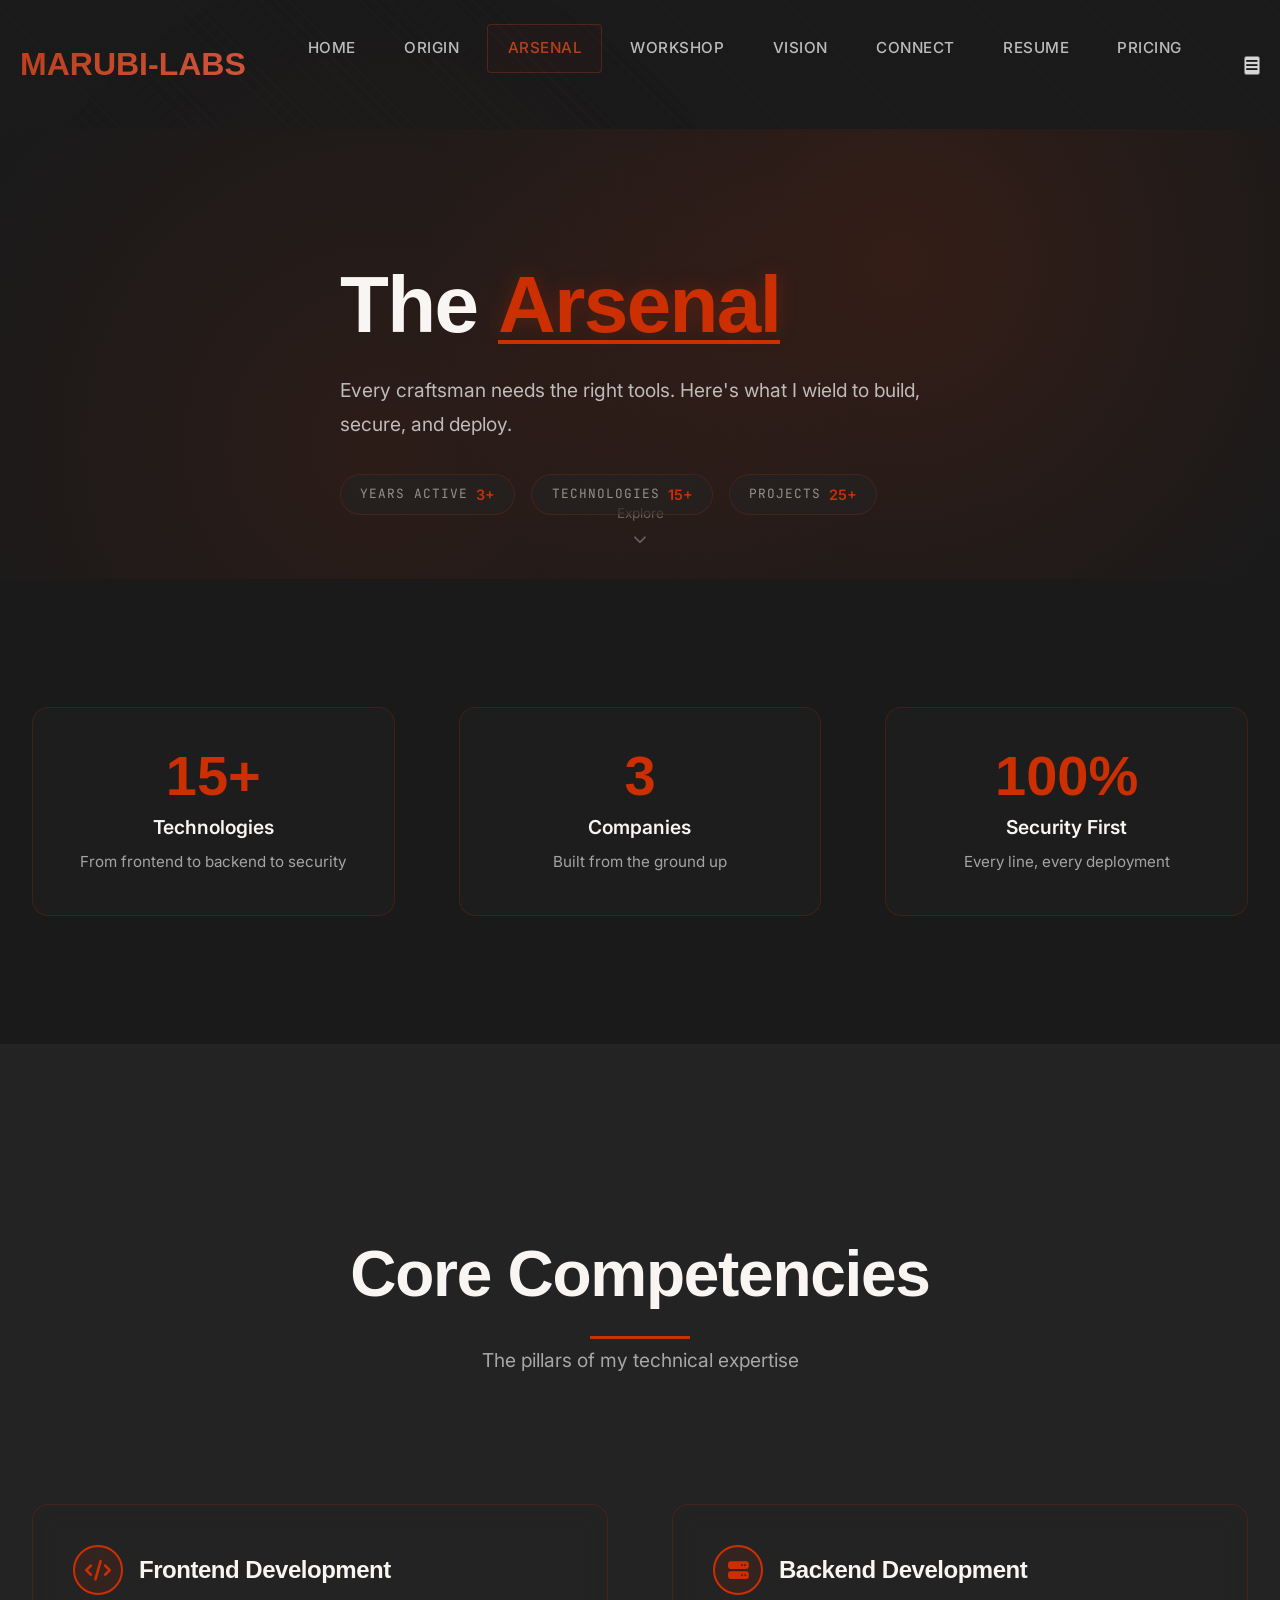
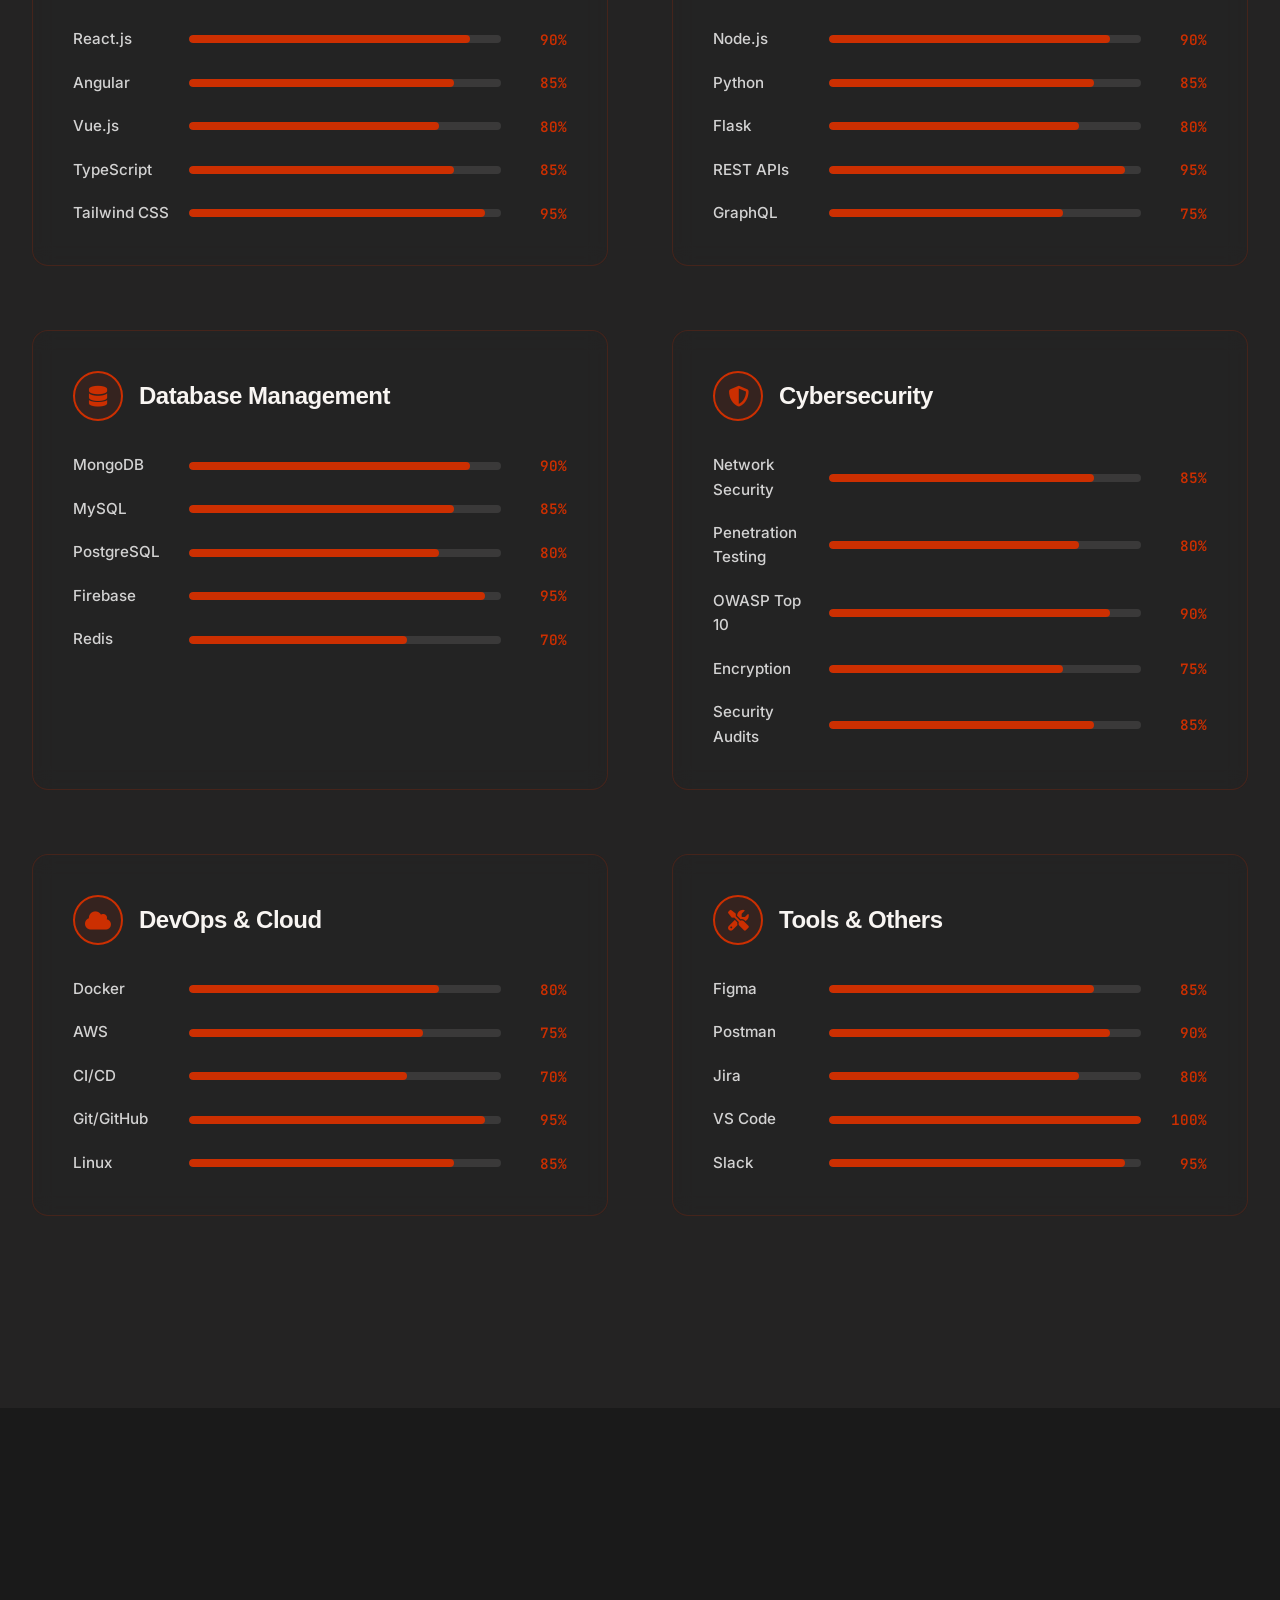
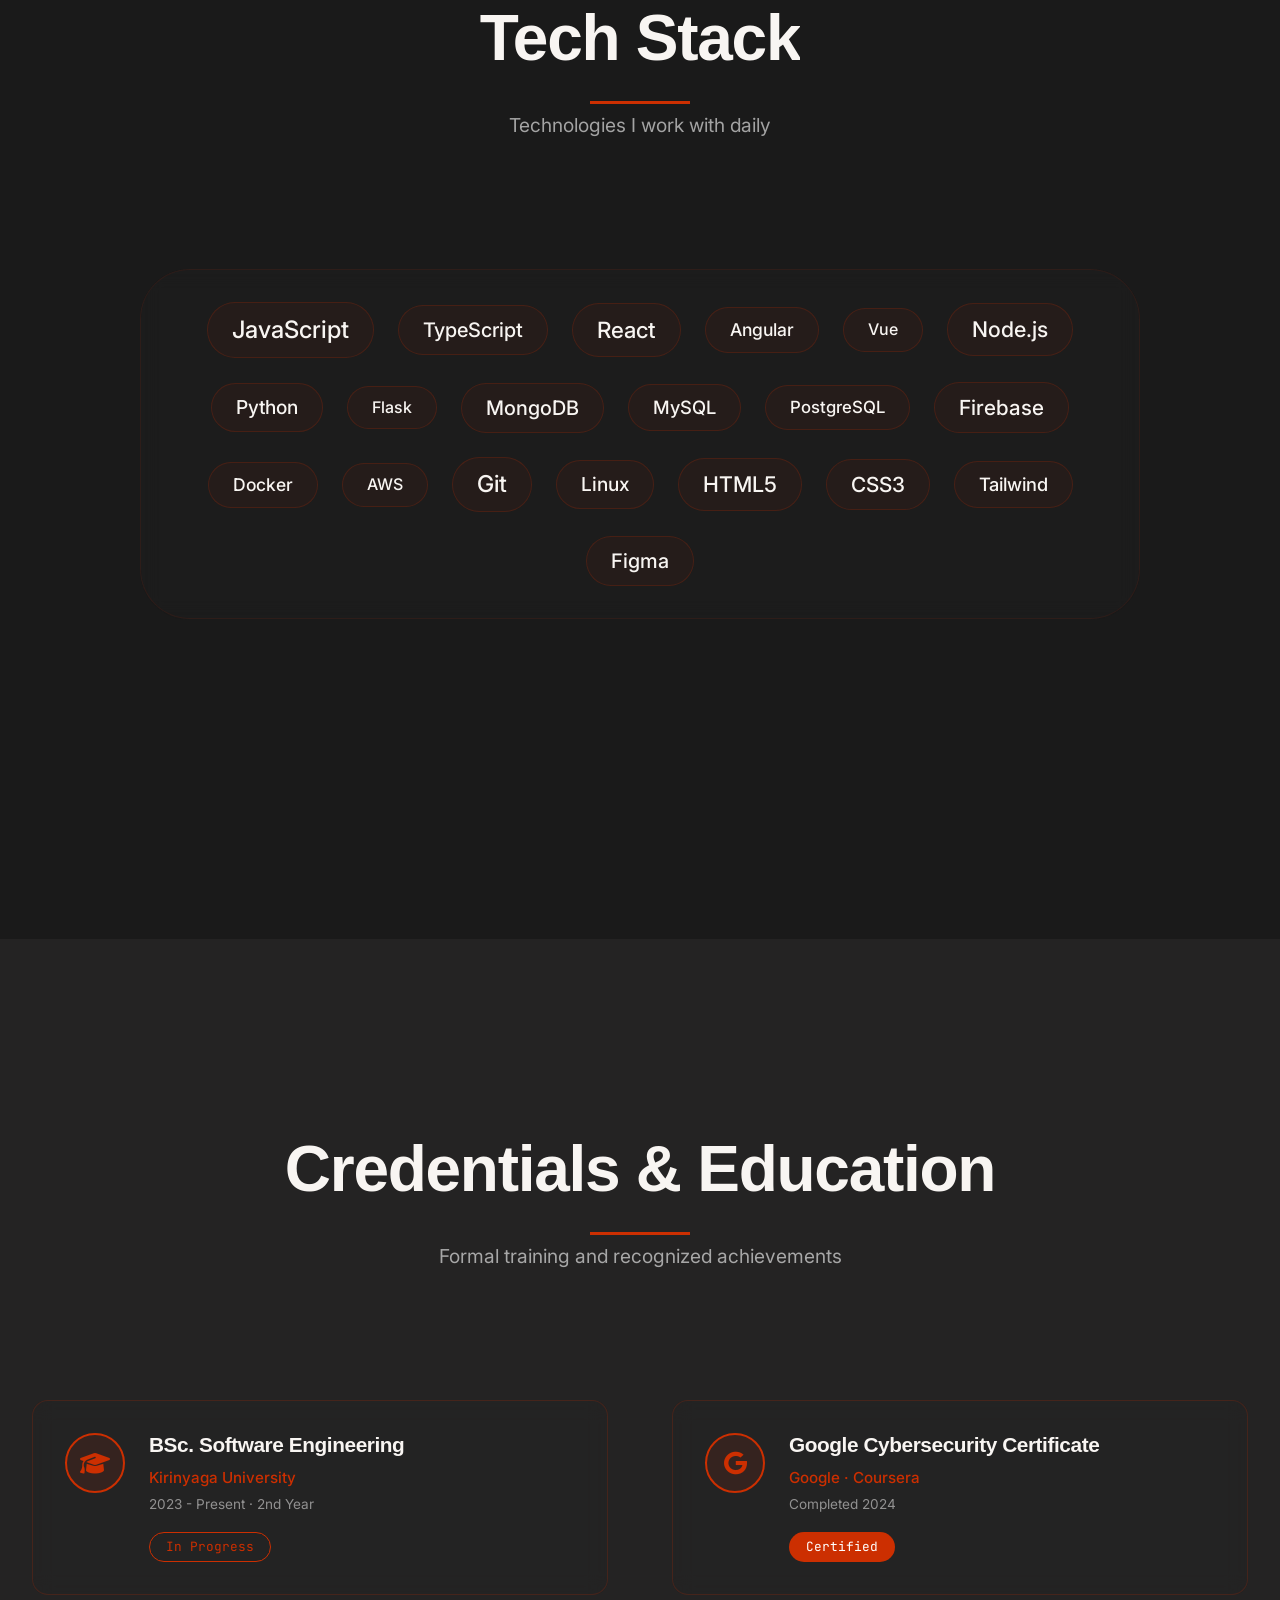
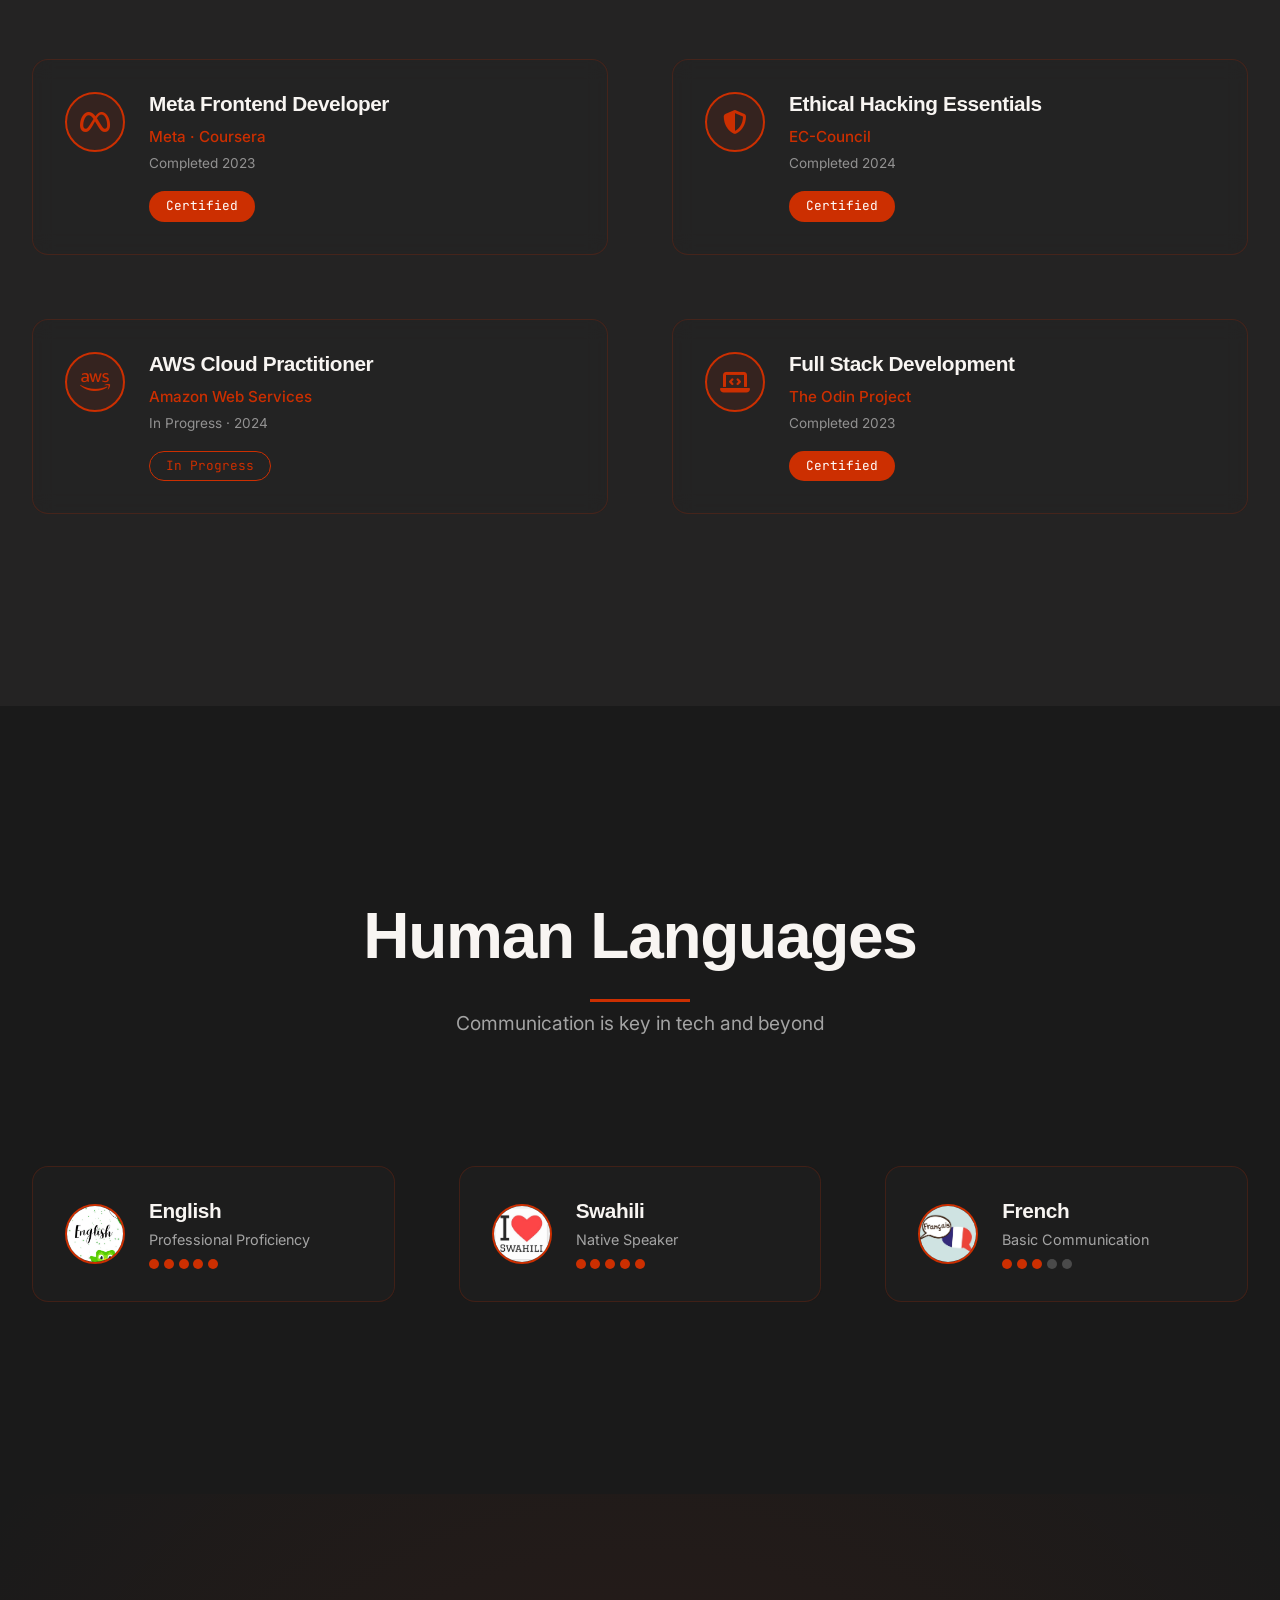
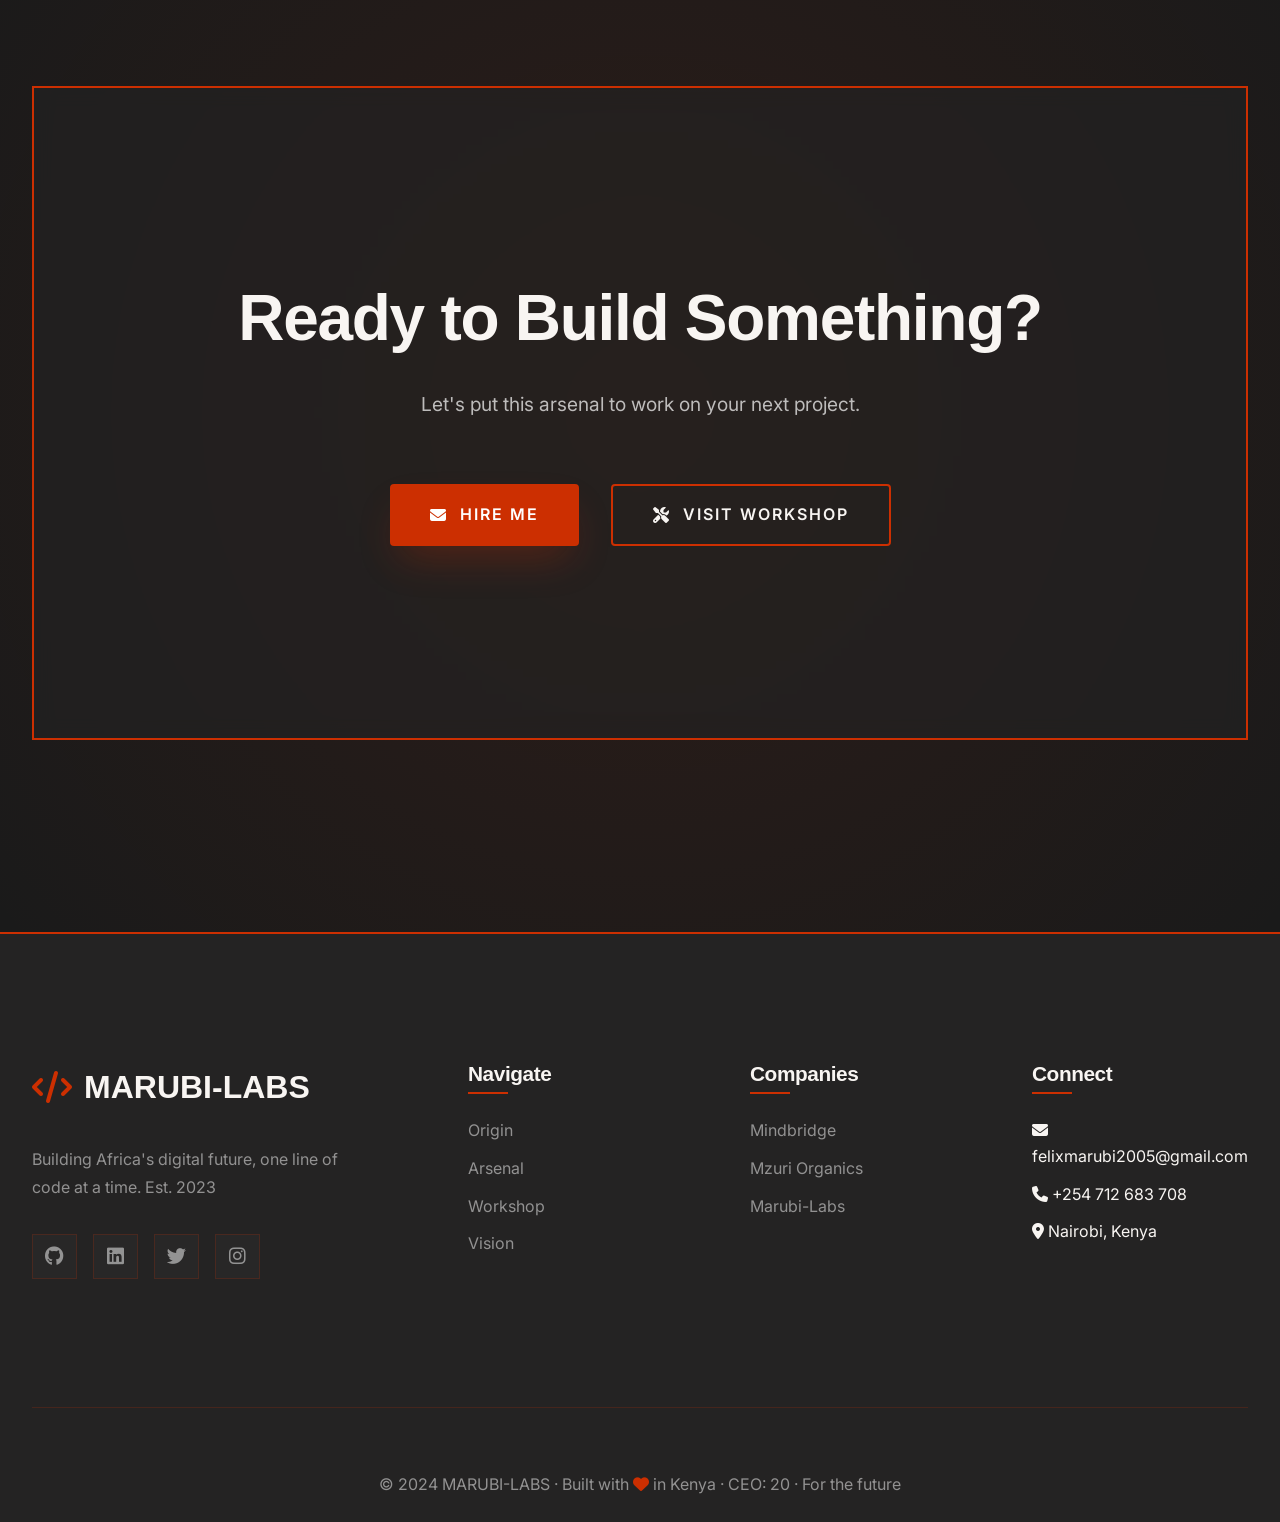
==== commit fbfada53: "added" ====
--- a/arsenal.html
+++ b/arsenal.html
@@ -65,6 +65,15 @@
           
                     <span>Resume</span>
                 </a>
+
+                  </a>
+
+                   </a>
+                   <a href="services.html" class="nav-link">
+          
+                    <span>Pricing</span>
+                </a>
+ 
             </div>
             
             <div class="nav-actions">
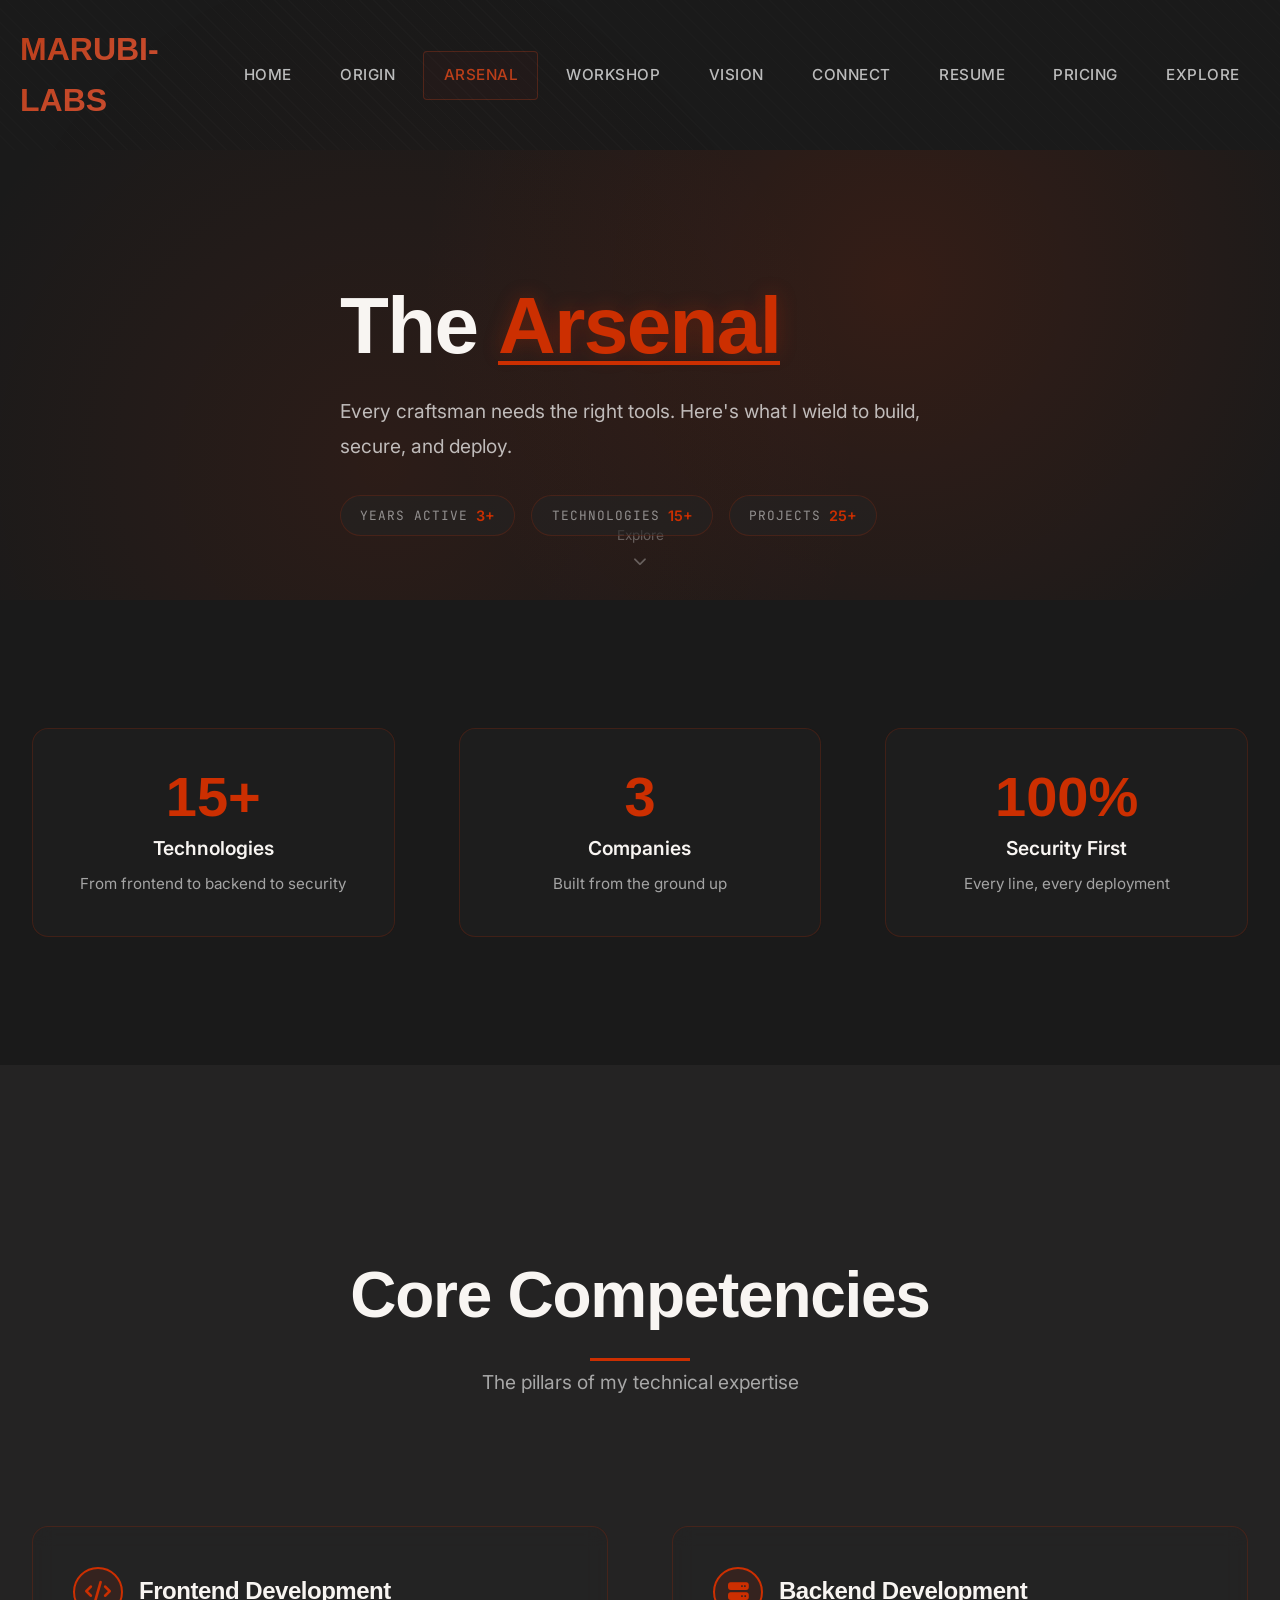
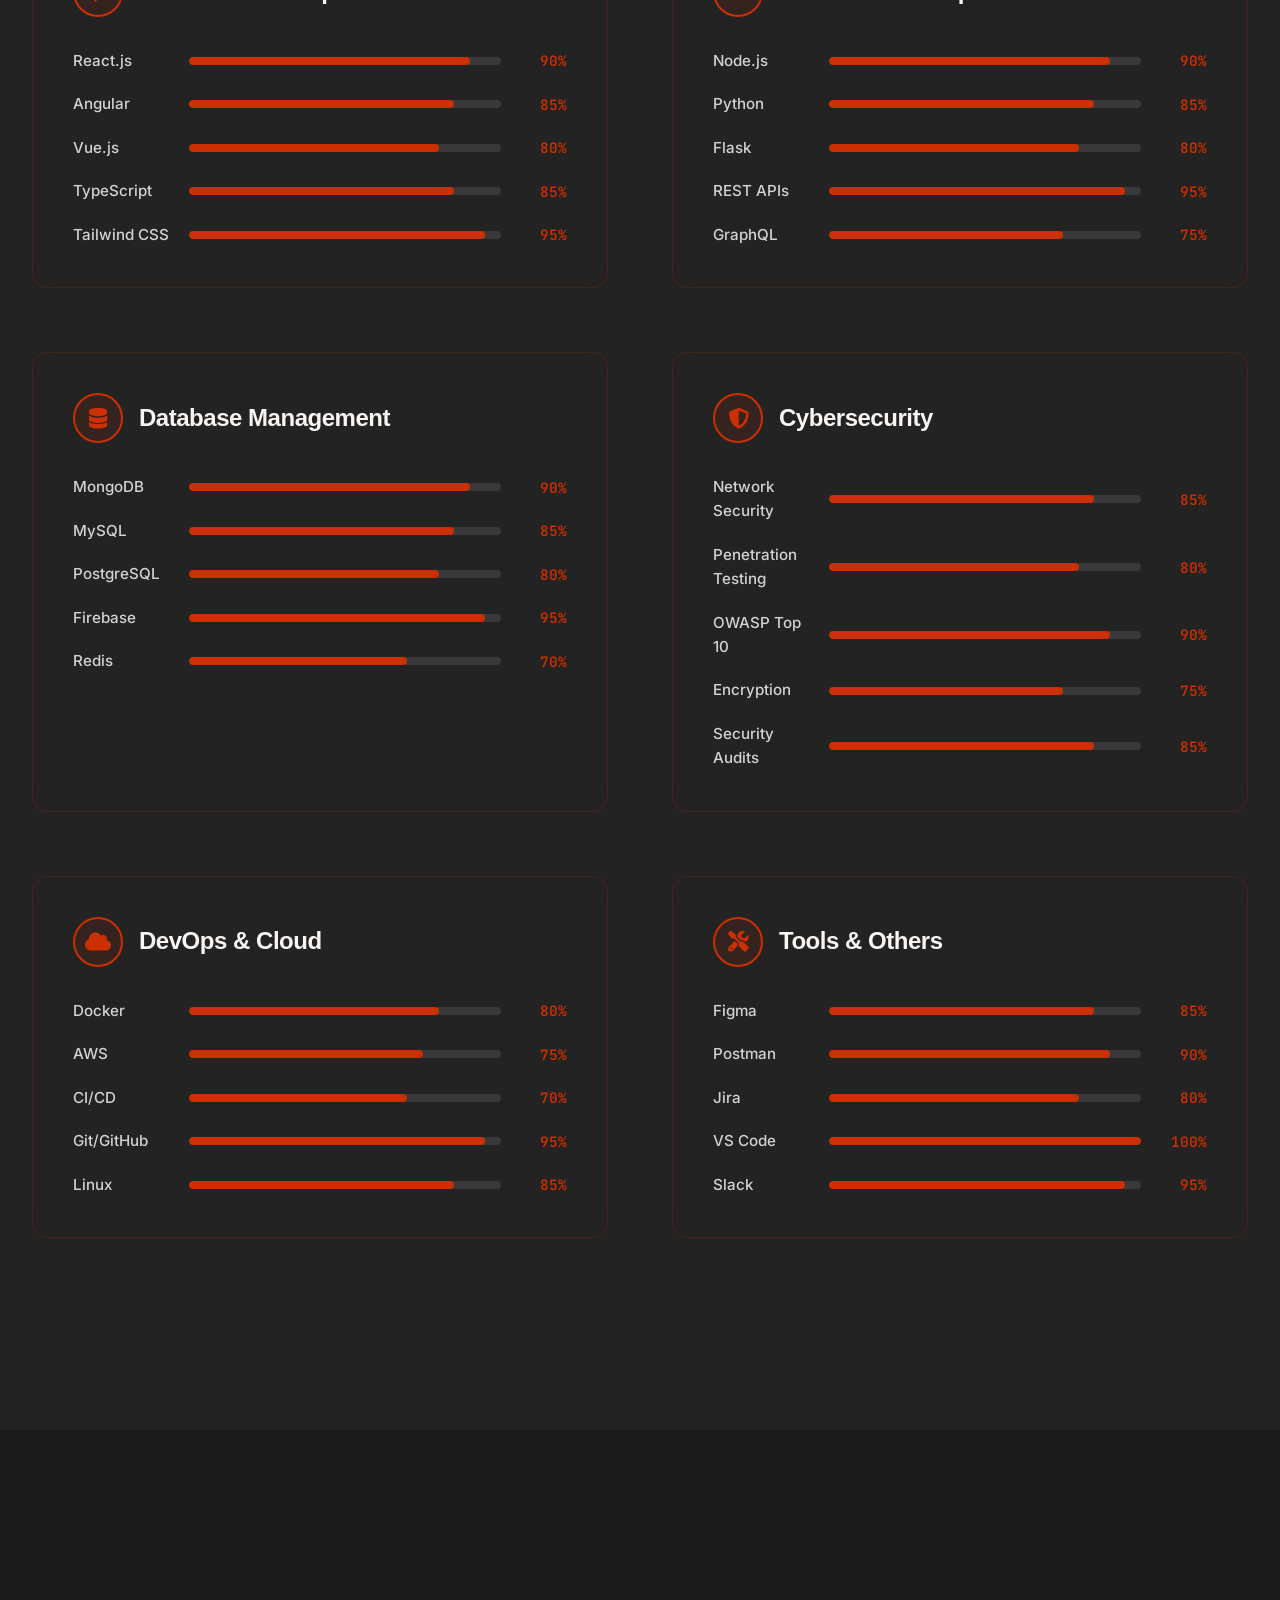
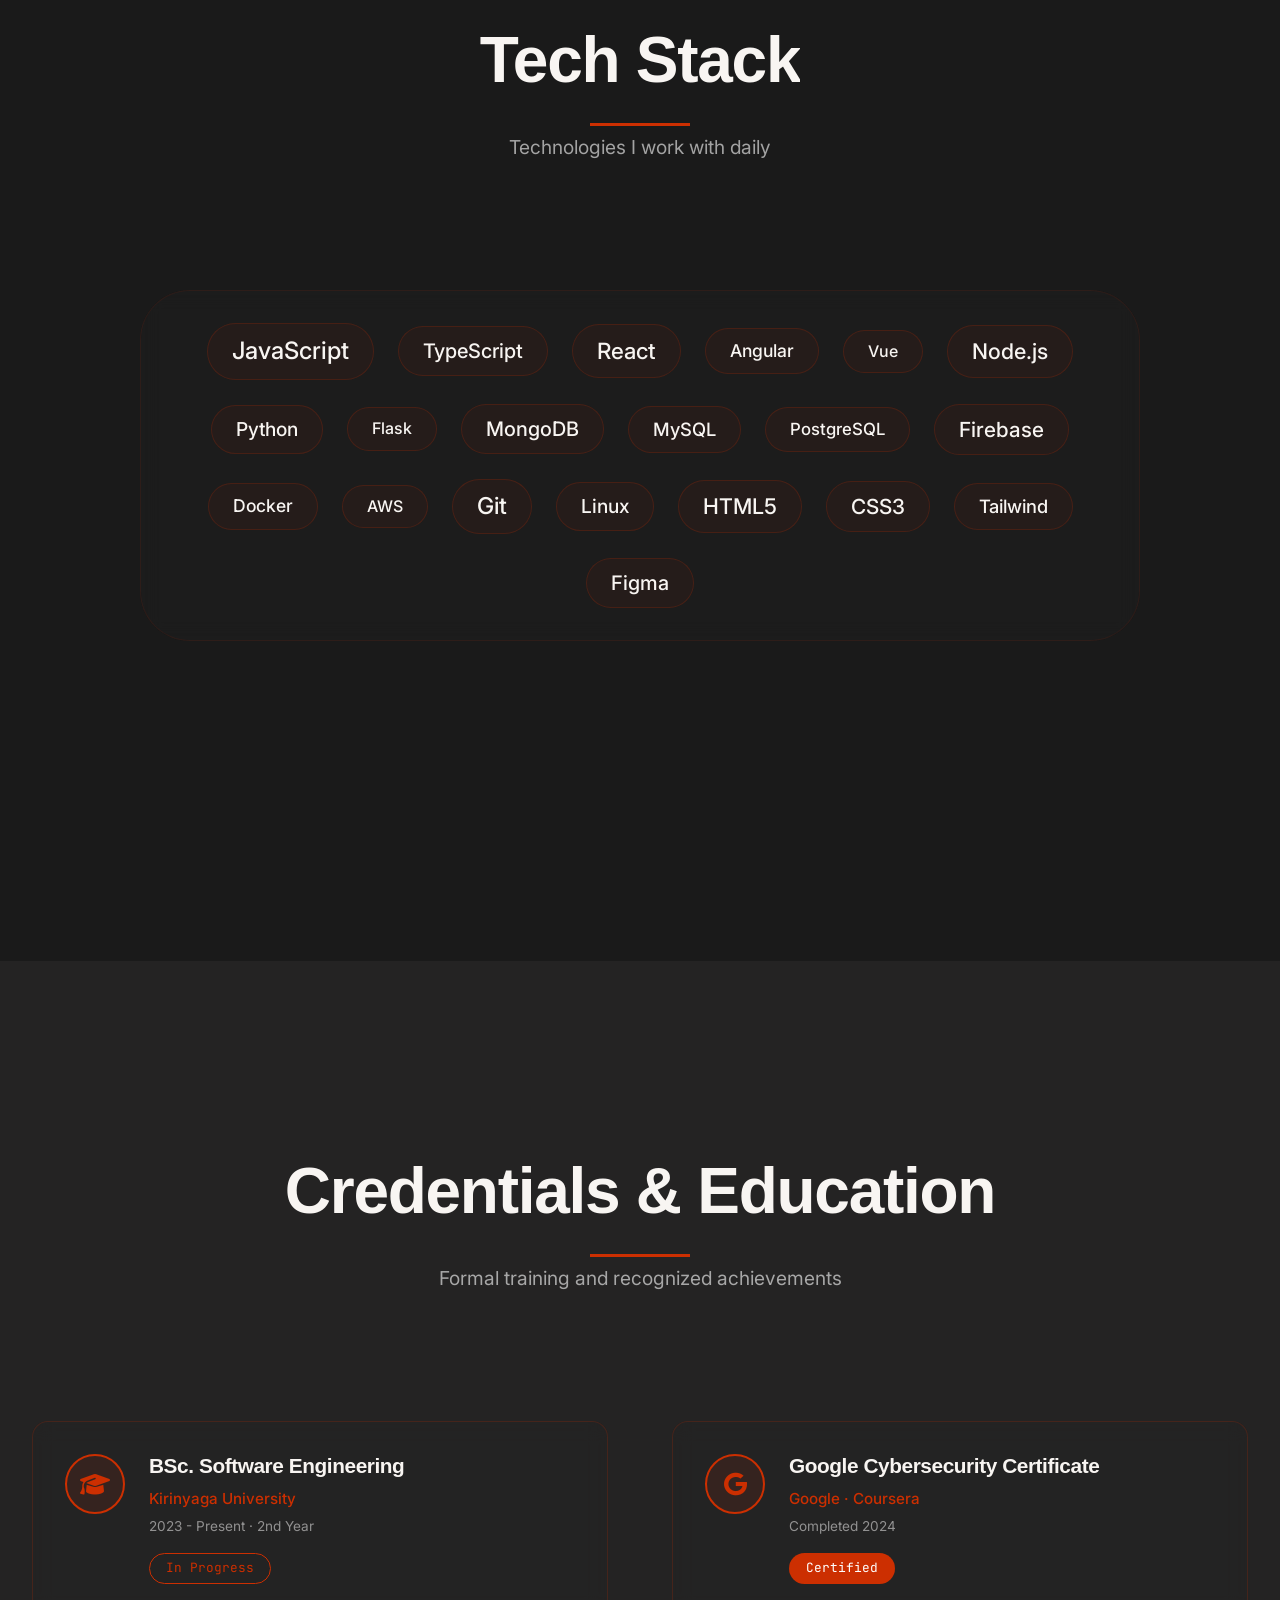
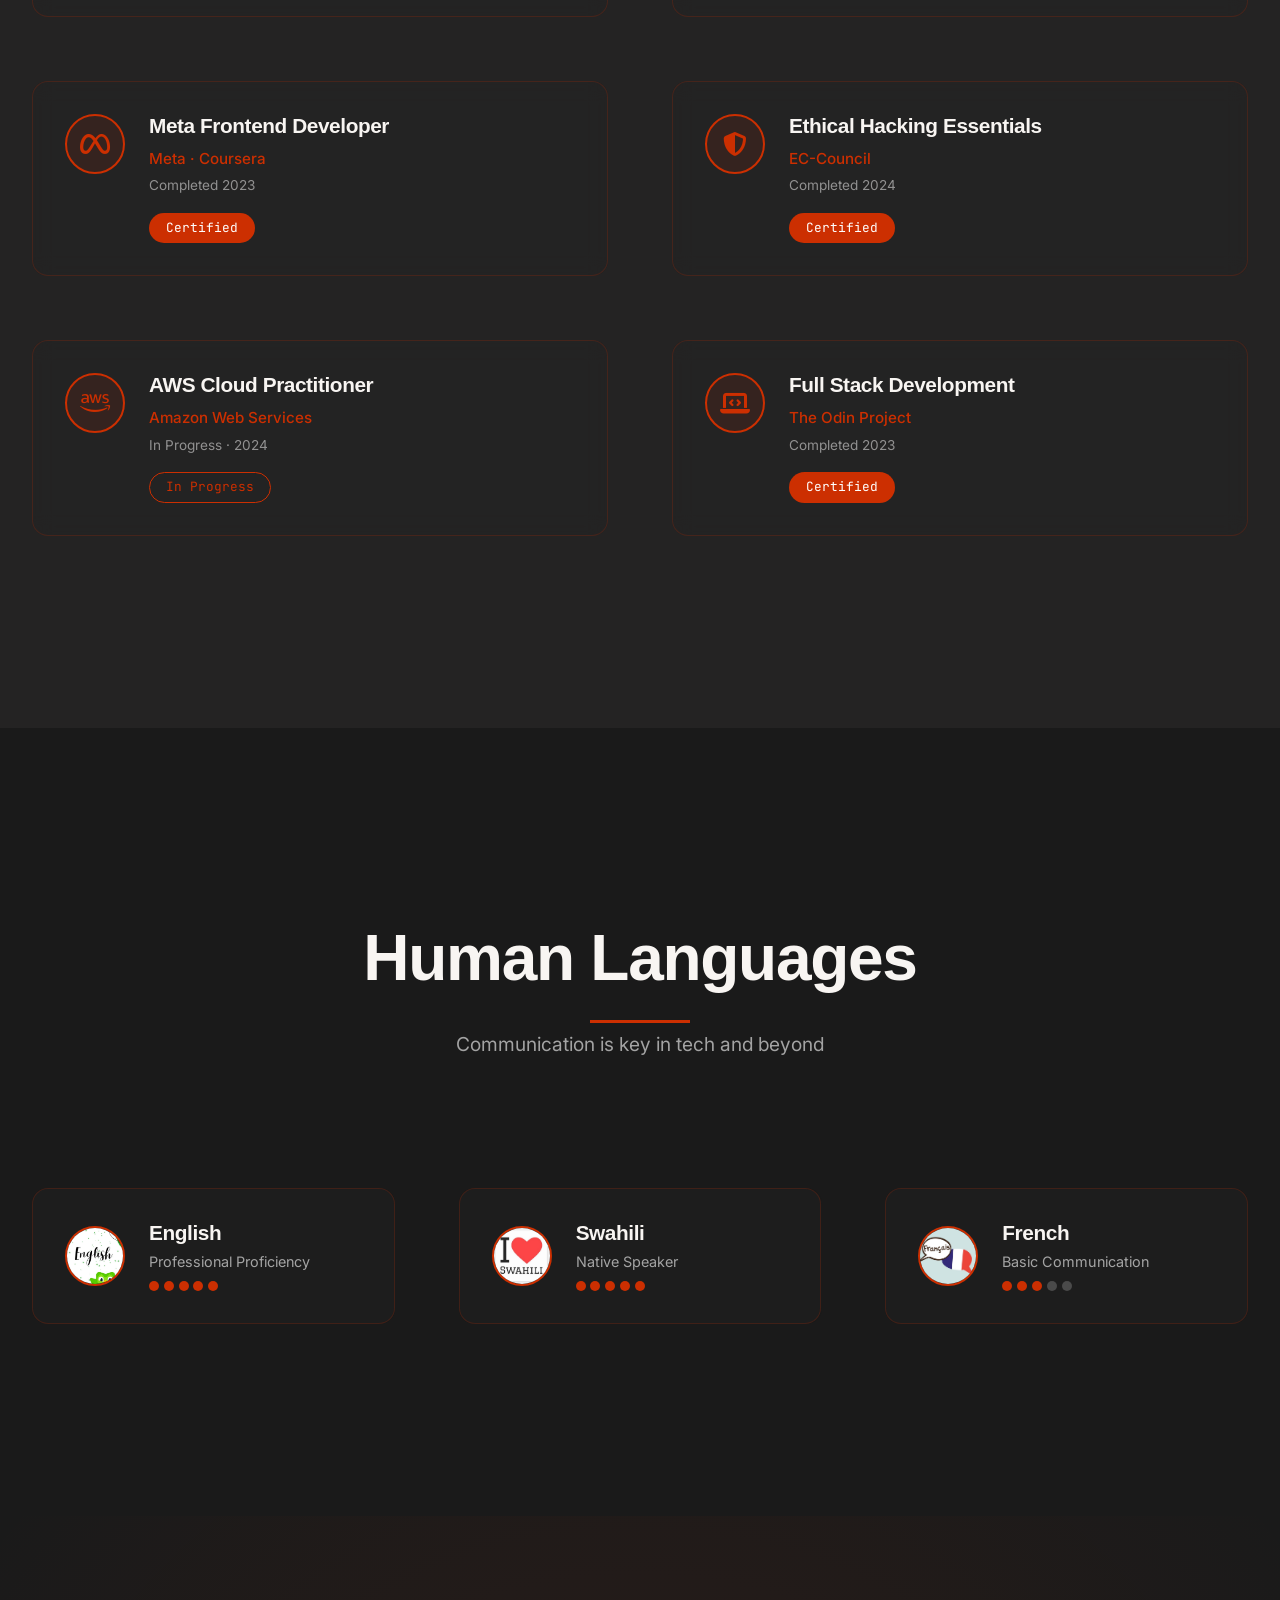
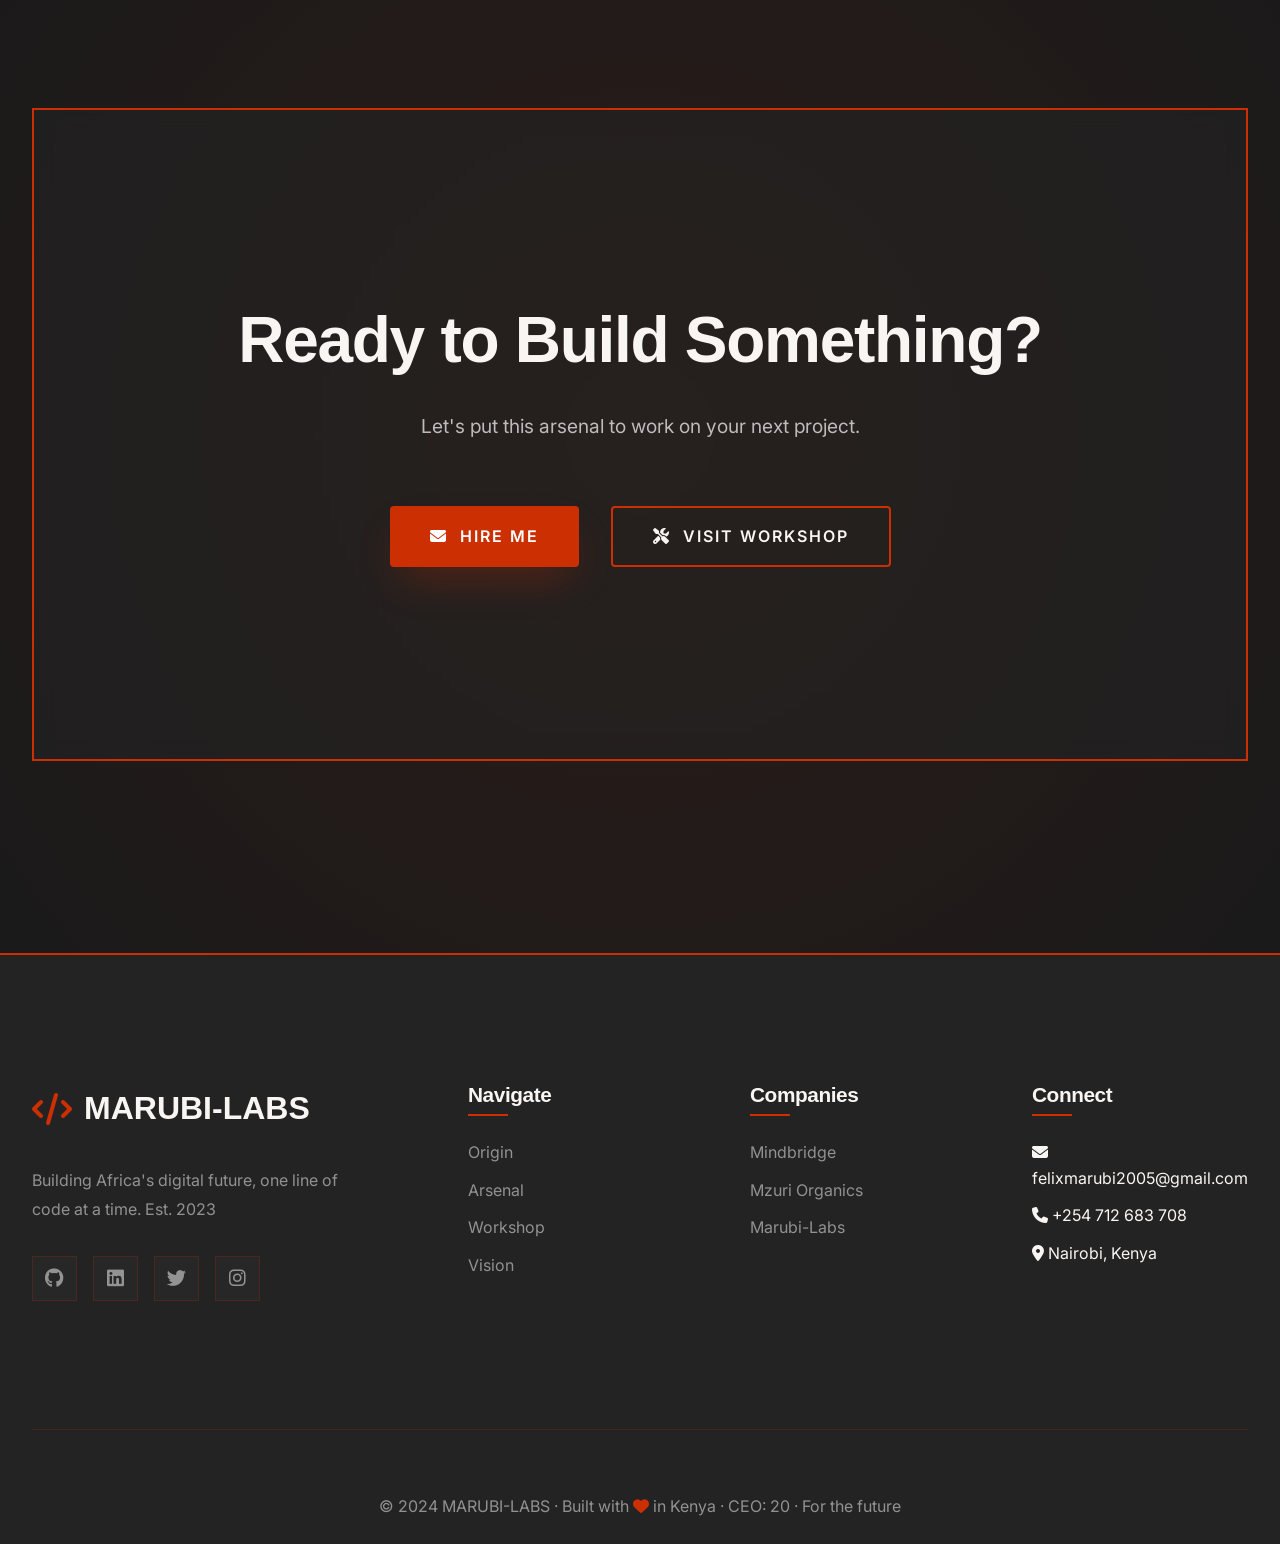
==== commit 38aa1101: "heaven" ====
--- a/arsenal.html
+++ b/arsenal.html
@@ -73,14 +73,19 @@
           
                     <span>Pricing</span>
                 </a>
+                   <a href="navigation.html" class="nav-link">Explore</a>
  
             </div>
             
-            <div class="nav-actions">
-                <button class="menu-toggle" id="menuToggle">
+               <div class="nav-actions">
+                <a href="navigation.html" class="menu-toggle" id="menuToggle">
                     <i class="fas fa-bars"></i>
-                </button>
-            </div>
+                </a>
+            </div>
+        </div>
+        
+        <div class="scroll-progress" id="scrollProgress"></div>
+    </nav>
         </div>
         
       
--- a/css/pages/home.css
+++ b/css/pages/home.css
@@ -204,6 +204,11 @@
     background: rgba(204, 47, 1, 0.05);
 }
 
+/* Menu Toggle - Hidden on Desktop */
+.menu-toggle {
+    display: none;
+}
+
 /* ===== HERO SECTION - The Statement ===== */
 .hero {
     min-height: 100vh;
@@ -1362,7 +1367,7 @@
 .delay-3 { animation-delay: 0.6s; }
 .delay-4 { animation-delay: 0.8s; }
 
-/* ===== RESPONSIVE ===== */
+/* ===== RESPONSIVE - TABLET (992px) ===== */
 @media (max-width: 1200px) {
     .gallery-grid {
         grid-template-columns: repeat(2, 1fr);
@@ -1424,62 +1429,553 @@
     }
 }
 
+/* ===== MOBILE RESPONSIVE STYLES (768px and below) ===== */
 @media (max-width: 768px) {
+    /* Container */
+    .container {
+        padding: 0 1.25rem;
+        width: 100%;
+        overflow-x: hidden;
+    }
+
+    /* Navigation */
+    .navbar {
+        padding: 1rem 1.25rem;
+        background: var(--glass-onyx);
+        backdrop-filter: blur(10px);
+        z-index: 10000;
+    }
+
+    /* Mobile Menu - Hidden by default */
     .nav-menu {
-        display: none;
-    }
-    
+        position: fixed;
+        top: 0;
+        left: -100%;
+        width: 100%;
+        height: 100vh;
+        background: var(--marubi-onyx);
+        backdrop-filter: blur(10px);
+        -webkit-backdrop-filter: blur(10px);
+        flex-direction: column;
+        align-items: center;
+        justify-content: center;
+        padding: 5rem 1.25rem;
+        transition: left 0.3s ease;
+        z-index: 9999;
+        overflow-y: auto;
+        display: flex;
+    }
+
+    /* Show menu when active */
+    .nav-menu.active {
+        left: 0;
+    }
+
+    /* Mobile Navigation Links */
+    .nav-link {
+        width: 100%;
+        text-align: center;
+        padding: 1.2rem;
+        font-size: 1.3rem;
+        border-bottom: 1px solid rgba(204, 47, 1, 0.2);
+        color: var(--marubi-cream);
+        z-index: 10000;
+        position: relative;
+    }
+
+    .nav-link:last-child {
+        border-bottom: none;
+    }
+
+    /* Menu Toggle Button (Hamburger) */
     .menu-toggle {
         display: block;
-    }
-    
+        background: transparent;
+        border: 2px solid var(--marubi-ember);
+        color: var(--marubi-cream);
+        width: 45px;
+        height: 45px;
+        font-size: 1.2rem;
+        cursor: pointer;
+        border-radius: 4px;
+        transition: var(--transition-fast);
+        z-index: 10001;
+        position: relative;
+    }
+
+    .menu-toggle:hover {
+        background: var(--marubi-ember);
+    }
+
+    /* Hero Section */
+    .hero {
+        min-height: auto;
+        padding: 100px 0 60px;
+    }
+
+    .hero-content {
+        grid-template-columns: 1fr !important;
+        gap: 1.5rem !important;
+    }
+
+    /* Terminal Column */
+    .terminal-column {
+        align-items: center;
+        padding-top: 0;
+        width: 100%;
+    }
+
+    .live-reviews,
+    .terminal-info {
+        max-width: 100%;
+        width: 100%;
+    }
+
+    .terminal-body {
+        flex-wrap: wrap;
+        padding: 1rem;
+    }
+
+    .typing-text {
+        width: 100%;
+        font-size: 0.85rem;
+        margin: 0.5rem 0;
+        word-break: break-word;
+    }
+
+    /* Hero Text */
+    .hero-text::before {
+        top: -40px;
+        left: 50%;
+        transform: translateX(-50%);
+        font-size: 0.75rem;
+        white-space: nowrap;
+    }
+
+    .hero-title {
+        font-size: clamp(2.2rem, 12vw, 3rem);
+        text-align: center;
+    }
+
+    .hero-title .greeting {
+        font-size: clamp(1rem, 4vw, 1.2rem);
+        letter-spacing: 3px;
+    }
+
+    .hero-title .name {
+        font-size: clamp(2.5rem, 10vw, 3.5rem);
+        display: block;
+    }
+
+    .hero-title .name::after {
+        bottom: 5px;
+        height: 3px;
+    }
+
+    .hero-subtitle {
+        font-size: clamp(1rem, 4vw, 1.2rem);
+        text-align: center;
+        border-left: none;
+        border-top: 3px solid var(--marubi-ember);
+        padding: 1rem 0 0;
+        margin: 0 auto;
+        max-width: 100%;
+    }
+
+    .hero-description {
+        font-size: 0.95rem;
+        text-align: center;
+        margin: 0 auto 1.5rem;
+        max-width: 100%;
+        padding: 0 0.5rem;
+    }
+
+    /* Stats */
+    .hero-stats {
+        flex-direction: column;
+        gap: 1rem;
+        padding: 1.5rem;
+        width: 100%;
+        max-width: 100%;
+        margin: 0 0 1.5rem;
+    }
+
+    .stat-item {
+        width: 100%;
+        text-align: center;
+    }
+
+    .stat-item:not(:last-child)::after {
+        display: none;
+    }
+
+    .stat-number {
+        font-size: 2rem;
+    }
+
+    .stat-label {
+        font-size: 0.75rem;
+    }
+
+    /* Hero Image */
+    .hero-image {
+        grid-column: 1 !important;
+        margin-top: 1.5rem !important;
+        width: 100%;
+        display: flex;
+        justify-content: center;
+    }
+
+    .profile-frame {
+        width: 280px;
+        height: 340px;
+        margin: 0 auto;
+    }
+
+    .founder-badge {
+        bottom: 30px;
+        right: 30px;
+        padding: 0.75rem 1rem;
+        font-size: 0.85rem;
+    }
+
+    /* Buttons */
+    .hero-buttons {
+        flex-direction: column;
+        gap: 1rem;
+        width: 100%;
+    }
+
+    .btn {
+        width: 100%;
+        padding: 1rem 1.5rem;
+        font-size: 0.95rem;
+    }
+
+    /* Gallery Section */
+    .gallery-section {
+        padding: 4rem 0;
+    }
+
+    .section-title {
+        font-size: 2rem;
+    }
+
+    .section-subtitle {
+        font-size: 1rem;
+        padding: 0 1rem;
+    }
+
     .gallery-grid {
         grid-template-columns: 1fr;
-    }
-    
+        gap: 1.5rem;
+        margin-top: 2rem;
+    }
+
+    .gallery-item,
     .gallery-item.large,
     .gallery-item.tall {
+        height: 350px;
+        width: 100%;
         grid-column: auto;
         grid-row: auto;
-        height: 400px;
-    }
-    
-    .profile-frame {
-        width: 300px;
-        height: 400px;
-    }
-    
-    .hero-stats {
+    }
+
+    .gallery-overlay {
+        padding: 1.5rem;
+        transform: translateY(0);
+        background: linear-gradient(to top, rgba(36, 35, 35, 0.95), transparent);
+    }
+
+    .gallery-overlay h3 {
+        font-size: 1.5rem;
+    }
+
+    /* Projects */
+    .projects-showcase {
+        padding: 4rem 0;
+    }
+
+    .projects-grid {
+        grid-template-columns: 1fr;
+        gap: 2rem;
+        margin-top: 2rem;
+    }
+
+    .project-image {
+        height: 250px;
+    }
+
+    .project-content {
+        padding: 1.5rem;
+    }
+
+    .project-content h3 {
+        font-size: 1.5rem;
+    }
+
+    /* About Preview */
+    .about-preview {
+        padding: 4rem 0;
+    }
+
+    .about-grid {
+        grid-template-columns: 1fr;
+        gap: 1.5rem;
+    }
+
+    .about-card {
+        padding: 2rem 1.5rem;
+    }
+
+    /* Skills */
+    .skills-section {
+        padding: 4rem 0;
+    }
+
+    .skills-cloud {
+        gap: 0.75rem;
+        padding: 0 0.5rem;
+        margin: 2rem auto;
+    }
+
+    .skill-tag {
+        padding: 0.6rem 1rem;
+        font-size: 0.85rem;
+    }
+
+    /* CTA Section */
+    .cta-section {
+        padding: 4rem 0;
+    }
+
+    .cta-card {
+        padding: 3rem 1.5rem;
+    }
+
+    .cta-card h2 {
+        font-size: 1.8rem;
+    }
+
+    .cta-buttons {
         flex-direction: column;
-        gap: var(--space-md);
-    }
-    
-    .stat-item:not(:last-child)::after {
-        display: none;
-    }
-    
+        gap: 1rem;
+    }
+
+    /* Contact Section */
+    .contact-section {
+        padding: 4rem 0;
+    }
+
+    .contact-grid {
+        grid-template-columns: 1fr;
+        gap: 2rem;
+    }
+
+    .contact-info {
+        padding-right: 0;
+    }
+
+    .contact-info h2 {
+        font-size: 1.8rem;
+    }
+
+    .info-item {
+        flex-direction: column;
+        text-align: center;
+        padding: 0.75rem;
+    }
+
+    .info-item i {
+        margin-bottom: 0.5rem;
+        width: 40px;
+        height: 40px;
+        font-size: 1rem;
+    }
+
+    .contact-form {
+        padding: 2rem 1.5rem;
+    }
+
+    .contact-form h2 {
+        font-size: 1.5rem;
+    }
+
+    /* Footer */
+    .footer {
+        padding: 3rem 0 1.5rem;
+    }
+
     .footer-grid {
         grid-template-columns: 1fr;
-    }
-}
-
+        gap: 2rem;
+        margin-bottom: 2rem;
+    }
+
+    .footer-col {
+        text-align: center;
+    }
+
+    .footer-col .footer-logo {
+        justify-content: center;
+        font-size: 1.5rem;
+    }
+
+    .footer-col p {
+        font-size: 0.9rem;
+        max-width: 300px;
+        margin: 0 auto 1rem;
+    }
+
+    .footer-col h3::after {
+        left: 50%;
+        transform: translateX(-50%);
+    }
+
+    .social-links {
+        justify-content: center;
+    }
+
+    .footer-bottom p {
+        font-size: 0.8rem;
+        line-height: 1.5;
+        padding: 0 1rem;
+    }
+
+    /* Back to Top */
+    .back-to-top {
+        bottom: 1.5rem;
+        right: 1.5rem;
+        width: 50px;
+        height: 50px;
+        font-size: 1rem;
+    }
+
+    /* Terminal Info Items */
+    .terminal-info-item {
+        flex-direction: column;
+        align-items: flex-start;
+        gap: 0.25rem;
+    }
+
+    .terminal-info-label {
+        min-width: auto;
+        font-size: 0.75rem;
+    }
+}
+
+/* Small mobile devices (480px and below) */
 @media (max-width: 480px) {
-    .hero-buttons {
-        flex-direction: column;
-    }
-    
-    .btn {
-        width: 100%;
-    }
-    
+    .container {
+        padding: 0 1rem;
+    }
+
+    .hero-title {
+        font-size: clamp(1.8rem, 10vw, 2.2rem);
+    }
+
+    .hero-title .name {
+        font-size: clamp(2rem, 8vw, 2.5rem);
+    }
+
     .profile-frame {
-        width: 280px;
-        height: 360px;
-    }
-    
-    .section {
-        padding: var(--space-lg) 0;
-    }
+        width: 240px;
+        height: 300px;
+    }
+
+    .founder-badge {
+        bottom: 20px;
+        right: 20px;
+        padding: 0.5rem 0.75rem;
+        font-size: 0.75rem;
+    }
+
+    .gallery-item {
+        height: 280px;
+    }
+
+    .project-image {
+        height: 200px;
+    }
+
+    .skill-tag {
+        padding: 0.5rem 0.8rem;
+        font-size: 0.75rem;
+    }
+
+    .cta-card h2 {
+        font-size: 1.5rem;
+    }
+}
+
+/* Landscape mode for mobile */
+@media (max-width: 768px) and (orientation: landscape) {
+    .hero {
+        min-height: auto;
+        padding: 80px 0 40px;
+    }
+
+    .hero-content {
+        gap: 1rem;
+    }
+
+    .profile-frame {
+        width: 200px;
+        height: 250px;
+    }
+
+    .nav-menu {
+        padding: 1rem;
+        justify-content: flex-start;
+    }
+
+    .nav-link {
+        padding: 0.8rem;
+        font-size: 1rem;
+    }
+
+    .gallery-grid {
+        grid-template-columns: repeat(2, 1fr);
+    }
+
+    .gallery-item {
+        height: 250px;
+    }
+}
+
+/* Fix for notched phones */
+@supports (padding: max(0px)) {
+    .navbar {
+        padding-left: max(1.25rem, env(safe-area-inset-left));
+        padding-right: max(1.25rem, env(safe-area-inset-right));
+    }
+
+    .nav-menu {
+        padding-bottom: max(2rem, env(safe-area-inset-bottom));
+    }
+
+    .footer {
+        padding-bottom: max(1.5rem, env(safe-area-inset-bottom));
+    }
+}
+
+/* ===== ADDITIONAL Z-INDEX FIXES ===== */
+/* Ensure content doesn't overlap menu */
+body.menu-open {
+    overflow: hidden;
+}
+
+/* Lower z-index for content sections */
+.hero,
+.gallery-section,
+.projects-showcase,
+.about-preview,
+.skills-section,
+.cta-section,
+.contact-section,
+.footer {
+    position: relative;
+    z-index: 1;
 }
 
 /* ===== UTILITY CLASSES ===== */
@@ -1487,6 +1983,12 @@
 .text-ember { color: var(--marubi-ember); }
 .bg-onyx { background: var(--marubi-onyx); }
 .bg-charcoal { background: var(--marubi-charcoal); }
+
+/* ===== IMAGES ===== */
+img {
+    max-width: 100%;
+    height: auto;
+}
 
 /* ===== PRINT STYLES ===== */
 @media print {
@@ -1513,642 +2015,95 @@
         transition-duration: 0.01ms !important;
     }
 }
-/* ============================================
-   MOBILE RESPONSIVE STYLES ONLY
-   All devices under 768px
-   ============================================ */
-
-/* Base mobile adjustments */
+/* Mobile menu close button */
+.nav-menu-close {
+    display: none;
+}
+
 @media (max-width: 768px) {
-    /* Container */
-    .container {
-        padding: 0 1.25rem;
-        width: 100%;
-        overflow-x: hidden;
-    }
-
-    /* Navigation */
-    .navbar {
-        padding: 1rem 1.25rem;
-        background: var(--glass-onyx);
-        backdrop-filter: blur(10px);
-    }
-
-    .nav-menu {
-        position: fixed;
-        top: 70px;
-        left: -100%;
-        width: 100%;
-        height: calc(100vh - 70px);
-        background: var(--marubi-onyx);
-        flex-direction: column;
-        align-items: center;
-        justify-content: flex-start;
-        padding: 2rem 1.25rem;
-        transition: left 0.3s ease;
-        z-index: 999;
-        overflow-y: auto;
-    }
-
-    .nav-menu.active {
-        left: 0;
-    }
-
-    .nav-link {
-        width: 100%;
-        text-align: center;
-        padding: 1.2rem;
-        font-size: 1.1rem;
-        border-bottom: 1px solid rgba(204, 47, 1, 0.1);
-    }
-
-    .nav-link:last-child {
-        border-bottom: none;
-    }
-
-    .menu-toggle {
-        display: block;
+    .nav-menu-close {
+        display: flex;
+        position: absolute;
+        top: 1.5rem;
+        right: 1.5rem;
         background: transparent;
-        border: 1px solid var(--marubi-ember);
+        border: 2px solid var(--marubi-ember);
         color: var(--marubi-cream);
         width: 45px;
         height: 45px;
-        font-size: 1.2rem;
+        font-size: 1.3rem;
         cursor: pointer;
-    }
-
-    /* Hero Section */
-    .hero {
-        min-height: auto;
-        padding: 100px 0 60px;
-    }
-
-    .hero-content {
-        grid-template-columns: 1fr !important;
-        gap: 1.5rem !important;
-    }
-
-    /* Terminal Column */
-    .terminal-column {
         align-items: center;
-        padding-top: 0;
-        width: 100%;
-    }
-
-    .live-reviews {
-        max-width: 100%;
-        width: 100%;
-    }
-
-    .terminal-info {
-        max-width: 100%;
-        width: 100%;
-    }
-
-    .terminal-body {
-        flex-wrap: wrap;
-        padding: 1rem;
-    }
-
-    .typing-text {
-        width: 100%;
-        font-size: 0.85rem;
-        margin: 0.5rem 0;
-        word-break: break-word;
-    }
-
-    .rating-stars {
-        font-size: 0.9rem;
-    }
-
-    /* Hero Text */
-    .hero-text::before {
-        top: -40px;
-        left: 50%;
-        transform: translateX(-50%);
-        font-size: 0.75rem;
-        white-space: nowrap;
-    }
-
-    .hero-title {
-        font-size: clamp(2.2rem, 12vw, 3rem);
-        text-align: center;
-    }
-
-    .hero-title .greeting {
-        font-size: clamp(1rem, 4vw, 1.2rem);
-        letter-spacing: 3px;
-    }
-
-    .hero-title .name {
-        font-size: clamp(2.5rem, 10vw, 3.5rem);
-        display: block;
-    }
-
-    .hero-title .name::after {
-        bottom: 5px;
-        height: 3px;
-    }
-
-    .hero-subtitle {
-        font-size: clamp(1rem, 4vw, 1.2rem);
-        text-align: center;
-        border-left: none;
-        border-top: 3px solid var(--marubi-ember);
-        padding: 1rem 0 0;
-        margin: 0 auto;
-        max-width: 100%;
-    }
-
-    .hero-description {
-        font-size: 0.95rem;
-        text-align: center;
-        margin: 0 auto 1.5rem;
-        max-width: 100%;
-        padding: 0 0.5rem;
-    }
-
-    /* Stats */
-    .hero-stats {
-        flex-direction: column;
-        gap: 1rem;
-        padding: 1.5rem;
-        width: 100%;
-        max-width: 100%;
-        margin: 0 0 1.5rem;
-    }
-
-    .stat-item {
-        width: 100%;
-        text-align: center;
-    }
-
-    .stat-item:not(:last-child)::after {
-        display: none;
-    }
-
-    .stat-number {
-        font-size: 2rem;
-    }
-
-    .stat-label {
-        font-size: 0.75rem;
-    }
-
-    /* Hero Image */
-    .hero-image {
-        grid-column: 1 !important;
-        margin-top: 1.5rem !important;
-        width: 100%;
-        display: flex;
         justify-content: center;
-    }
-
-    .profile-frame {
-        width: 280px;
-        height: 340px;
-        margin: 0 auto;
-    }
-
-    .founder-badge {
-        bottom: 30px;
-        right: 30px;
-        padding: 0.75rem 1rem;
-        font-size: 0.85rem;
-    }
-
-    /* Buttons */
-    .hero-buttons {
-        flex-direction: column;
-        gap: 1rem;
-        width: 100%;
-    }
-
-    .btn {
-        width: 100%;
-        padding: 1rem 1.5rem;
-        font-size: 0.95rem;
-    }
-
-    /* Gallery Section */
-    .gallery-section {
-        padding: 4rem 0;
-    }
-
-    .section-title {
-        font-size: 2rem;
-    }
-
-    .section-subtitle {
-        font-size: 1rem;
-        padding: 0 1rem;
-    }
-
-    .gallery-grid {
-        grid-template-columns: 1fr;
-        gap: 1.5rem;
-        margin-top: 2rem;
-    }
-
-    .gallery-item {
-        height: 350px;
-        width: 100%;
-    }
-
-    .gallery-item.large,
-    .gallery-item.tall {
-        grid-column: auto;
-        grid-row: auto;
-        height: 350px;
-    }
-
-    .gallery-overlay {
-        padding: 1.5rem;
-        transform: translateY(0);
-        background: linear-gradient(to top, rgba(36, 35, 35, 0.95), transparent);
-    }
-
-    .gallery-overlay h3 {
-        font-size: 1.5rem;
-    }
-
-    .gallery-overlay p {
-        font-size: 0.9rem;
-        margin-bottom: 0.75rem;
-    }
-
-    /* Projects */
-    .projects-showcase {
-        padding: 4rem 0;
-    }
-
-    .projects-grid {
-        grid-template-columns: 1fr;
-        gap: 2rem;
-        margin-top: 2rem;
-    }
-
-    .project-image {
-        height: 250px;
-    }
-
-    .project-content {
-        padding: 1.5rem;
-    }
-
-    .project-content h3 {
-        font-size: 1.5rem;
-    }
-
-    .project-content .company {
-        font-size: 0.8rem;
-    }
-
-    .project-content p {
-        font-size: 0.95rem;
-        margin-bottom: 1rem;
-    }
-
-    .project-tech {
-        gap: 0.5rem;
-    }
-
-    .project-tech span {
-        padding: 0.4rem 0.8rem;
-        font-size: 0.7rem;
-    }
-
-    /* About Preview */
-    .about-preview {
-        padding: 4rem 0;
-    }
-
-    .about-grid {
-        grid-template-columns: 1fr;
-        gap: 1.5rem;
-    }
-
-    .about-card {
-        padding: 2rem 1.5rem;
-    }
-
-    .about-card h3 {
-        font-size: 1.5rem;
-    }
-
-    .about-card p {
-        font-size: 0.95rem;
-    }
-
-    .card-icon {
-        width: 60px;
-        height: 60px;
-    }
-
-    .card-icon i {
-        font-size: 1.5rem;
-    }
-
-    /* Skills */
-    .skills-section {
-        padding: 4rem 0;
-    }
-
-    .skills-cloud {
-        gap: 0.75rem;
-        padding: 0 0.5rem;
-        margin: 2rem auto;
-    }
-
-    .skill-tag {
-        padding: 0.6rem 1rem;
-        font-size: 0.85rem;
-    }
-
-    /* CTA Section */
-    .cta-section {
-        padding: 4rem 0;
-    }
-
-    .cta-card {
-        padding: 3rem 1.5rem;
-    }
-
-    .cta-card h2 {
-        font-size: 1.8rem;
-    }
-
-    .cta-card p {
-        font-size: 1rem;
-        margin-bottom: 2rem;
-    }
-
-    .cta-buttons {
-        flex-direction: column;
-        gap: 1rem;
-    }
-
-    /* Contact Section */
-    .contact-section {
-        padding: 4rem 0;
-    }
-
-    .contact-grid {
-        grid-template-columns: 1fr;
-        gap: 2rem;
-    }
-
-    .contact-info {
-        padding-right: 0;
-    }
-
-    .contact-info h2 {
-        font-size: 1.8rem;
-    }
-
-    .contact-info > p {
-        font-size: 0.95rem;
-    }
-
-    .info-item {
-        padding: 0.75rem;
-    }
-
-    .info-item i {
-        width: 40px;
-        height: 40px;
-        font-size: 1rem;
-    }
-
-    .info-item a,
-    .info-item p {
-        font-size: 0.9rem;
-        word-break: break-word;
-    }
-
-    .contact-form {
-        padding: 2rem 1.5rem;
-    }
-
-    .contact-form h2 {
-        font-size: 1.5rem;
-    }
-
-    .form-group input,
-    .form-group textarea {
-        padding: 0.8rem;
-        font-size: 0.95rem;
-    }
-
-    /* Footer */
-    .footer {
-        padding: 3rem 0 1.5rem;
-    }
-
-    .footer-grid {
-        grid-template-columns: 1fr;
-        gap: 2rem;
-        margin-bottom: 2rem;
-    }
-
-    .footer-col {
-        text-align: center;
-    }
-
-    .footer-col .footer-logo {
-        justify-content: center;
-        font-size: 1.5rem;
-    }
-
-    .footer-col p {
-        font-size: 0.9rem;
-        max-width: 300px;
-        margin: 0 auto 1rem;
-    }
-
-    .footer-col h3::after {
-        left: 50%;
-        transform: translateX(-50%);
-    }
-
-    .footer-col ul li a {
-        font-size: 0.9rem;
-    }
-
-    .social-links {
-        justify-content: center;
-    }
-
-    .footer-bottom p {
-        font-size: 0.8rem;
-        line-height: 1.5;
-        padding: 0 1rem;
-    }
-
-    /* Back to Top */
-    .back-to-top {
-        bottom: 1.5rem;
-        right: 1.5rem;
-        width: 50px;
-        height: 50px;
-        font-size: 1rem;
-    }
-
-    /* Scroll Indicator */
-    .scroll-indicator {
-        bottom: 1rem;
-        font-size: 0.75rem;
-    }
-
-    /* Terminal Info Items */
-    .terminal-info-item {
-        flex-direction: column;
-        align-items: flex-start;
-        gap: 0.25rem;
-    }
-
-    .terminal-info-label {
-        min-width: auto;
-        font-size: 0.75rem;
-    }
-
-    .terminal-info-value {
-        font-size: 0.8rem;
-        word-break: break-word;
-    }
-}
-
-/* Small mobile devices (480px and below) */
-@media (max-width: 480px) {
-    .container {
-        padding: 0 1rem;
-    }
-
-    .hero-title {
-        font-size: clamp(1.8rem, 10vw, 2.2rem);
-    }
-
-    .hero-title .name {
-        font-size: clamp(2rem, 8vw, 2.5rem);
-    }
-
-    .profile-frame {
-        width: 240px;
-        height: 300px;
-    }
-
-    .founder-badge {
-        bottom: 20px;
-        right: 20px;
-        padding: 0.5rem 0.75rem;
-        font-size: 0.75rem;
-    }
-
-    .gallery-item {
-        height: 280px;
-    }
-
-    .project-image {
-        height: 200px;
-    }
-
-    .skill-tag {
-        padding: 0.5rem 0.8rem;
-        font-size: 0.75rem;
-    }
-
-    .info-item {
-        flex-direction: column;
-        text-align: center;
-    }
-
-    .info-item i {
-        margin-bottom: 0.5rem;
-    }
-
-    .cta-card h2 {
-        font-size: 1.5rem;
-    }
-}
-
-/* Landscape mode for mobile */
-@media (max-width: 768px) and (orientation: landscape) {
-    .hero {
-        min-height: auto;
-        padding: 80px 0 40px;
-    }
-
-    .hero-content {
-        gap: 1rem;
-    }
-
-    .profile-frame {
-        width: 200px;
-        height: 250px;
-    }
-
+        z-index: 10002;
+        border-radius: 4px;
+    }
+    
+    .nav-menu-close:hover {
+        background: var(--marubi-ember);
+    }
+}
+/* ===== DEBUG FIXES ===== */
+.nav-menu {
+    display: flex !important;
+    visibility: visible !important;
+    opacity: 1 !important;
+}
+
+.nav-menu.active {
+    left: 0 !important;
+}
+
+@media (min-width: 769px) {
     .nav-menu {
-        padding: 1rem;
-    }
-
-    .nav-link {
-        padding: 0.8rem;
-    }
-
-    .gallery-grid {
-        grid-template-columns: repeat(2, 1fr);
-    }
-
-    .gallery-item {
-        height: 250px;
-    }
-}
-
-/* Fix for notched phones */
-@supports (padding: max(0px)) {
-    .navbar {
-        padding-left: max(1.25rem, env(safe-area-inset-left));
-        padding-right: max(1.25rem, env(safe-area-inset-right));
-    }
-
+        position: static !important;
+        height: auto !important;
+        width: auto !important;
+        background: transparent !important;
+        backdrop-filter: none !important;
+        flex-direction: row !important;
+        justify-content: flex-end !important;
+        padding: 0 !important;
+        left: auto !important;
+    }
+    
+    .nav-menu-close {
+        display: none !important;
+    }
+    
+    .menu-toggle {
+        display: none !important;
+    }
+}
+/* ===== DEBUG FIXES ===== */
+.nav-menu {
+    display: flex !important;
+    visibility: visible !important;
+    opacity: 1 !important;
+}
+
+.nav-menu.active {
+    left: 0 !important;
+}
+
+@media (min-width: 769px) {
     .nav-menu {
-        padding-bottom: max(2rem, env(safe-area-inset-bottom));
-    }
-
-    .footer {
-        padding-bottom: max(1.5rem, env(safe-area-inset-bottom));
-    }
-}
-
-/* Ensure images don't overflow */
-img {
-    max-width: 100%;
-    height: auto;
-}
-
-/* Prevent horizontal scroll */
-body {
-    overflow-x: hidden;
-    width: 100%;
-    position: relative;
-}
-
-/* Touch-friendly improvements */
-.nav-link,
-.btn,
-.social-link,
-.gallery-item,
-.project-card,
-.about-card,
-.skill-tag {
-    cursor: pointer;
-    -webkit-tap-highlight-color: transparent;
-}
-
-/* Active states for touch */
-.nav-link:active,
-.btn:active,
-.social-link:active {
-    opacity: 0.7;
-    transform: scale(0.98);
+        position: static !important;
+        height: auto !important;
+        width: auto !important;
+        background: transparent !important;
+        backdrop-filter: none !important;
+        flex-direction: row !important;
+        justify-content: flex-end !important;
+        padding: 0 !important;
+        left: auto !important;
+    }
+    
+    .nav-menu-close {
+        display: none !important;
+    }
+    
+    .menu-toggle {
+        display: none !important;
+    }
 }
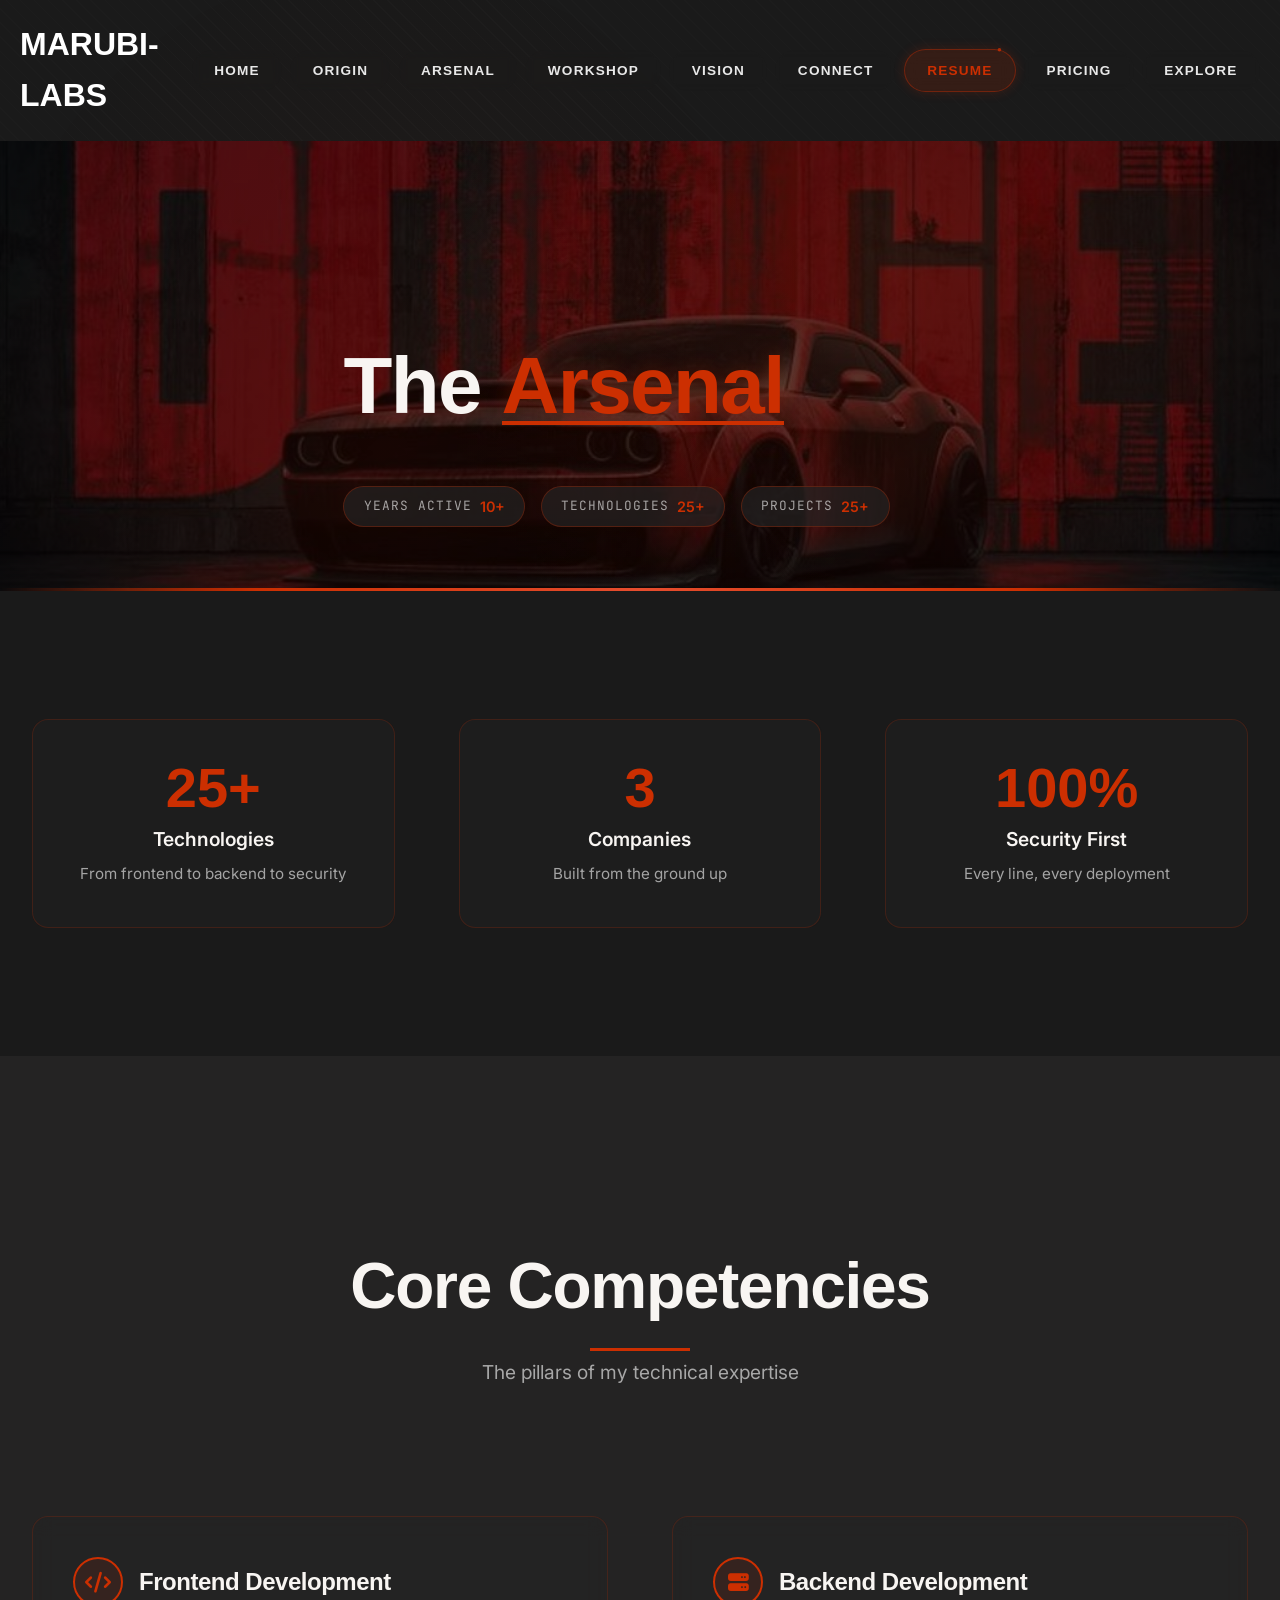
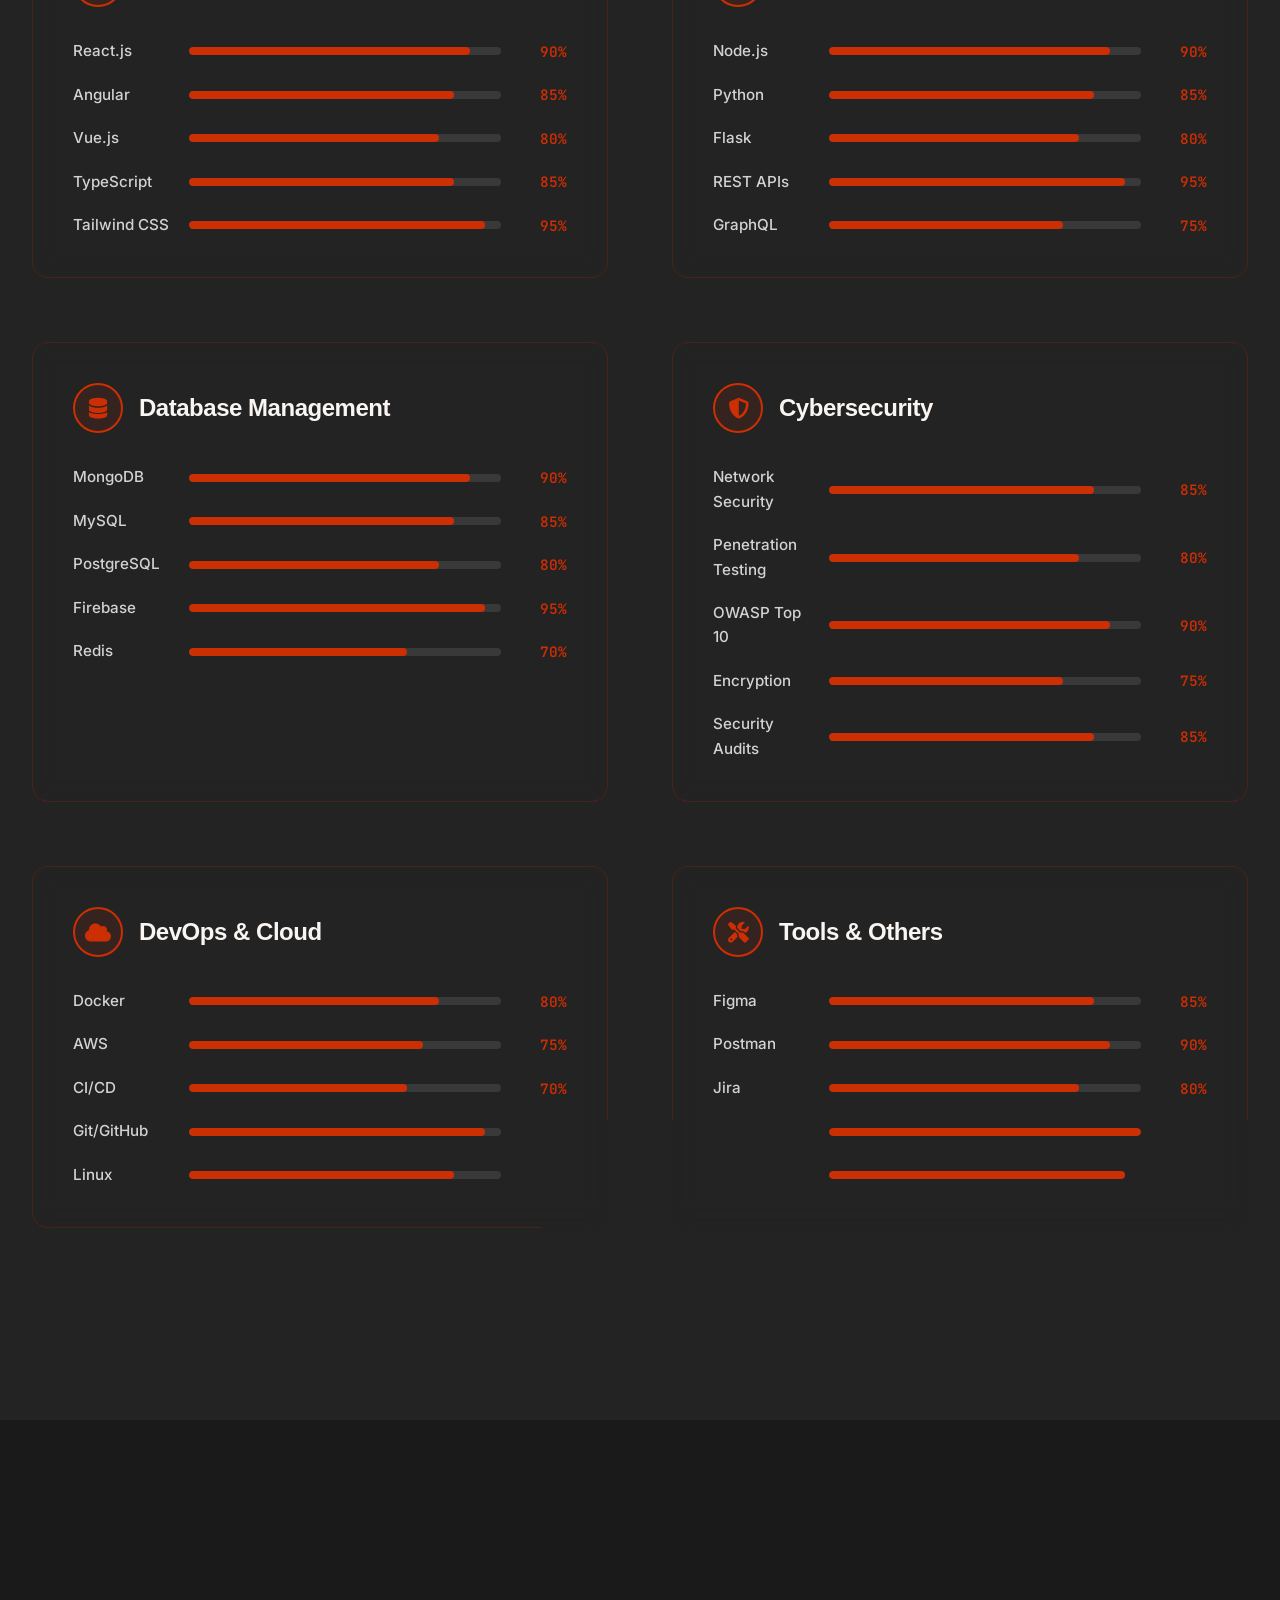
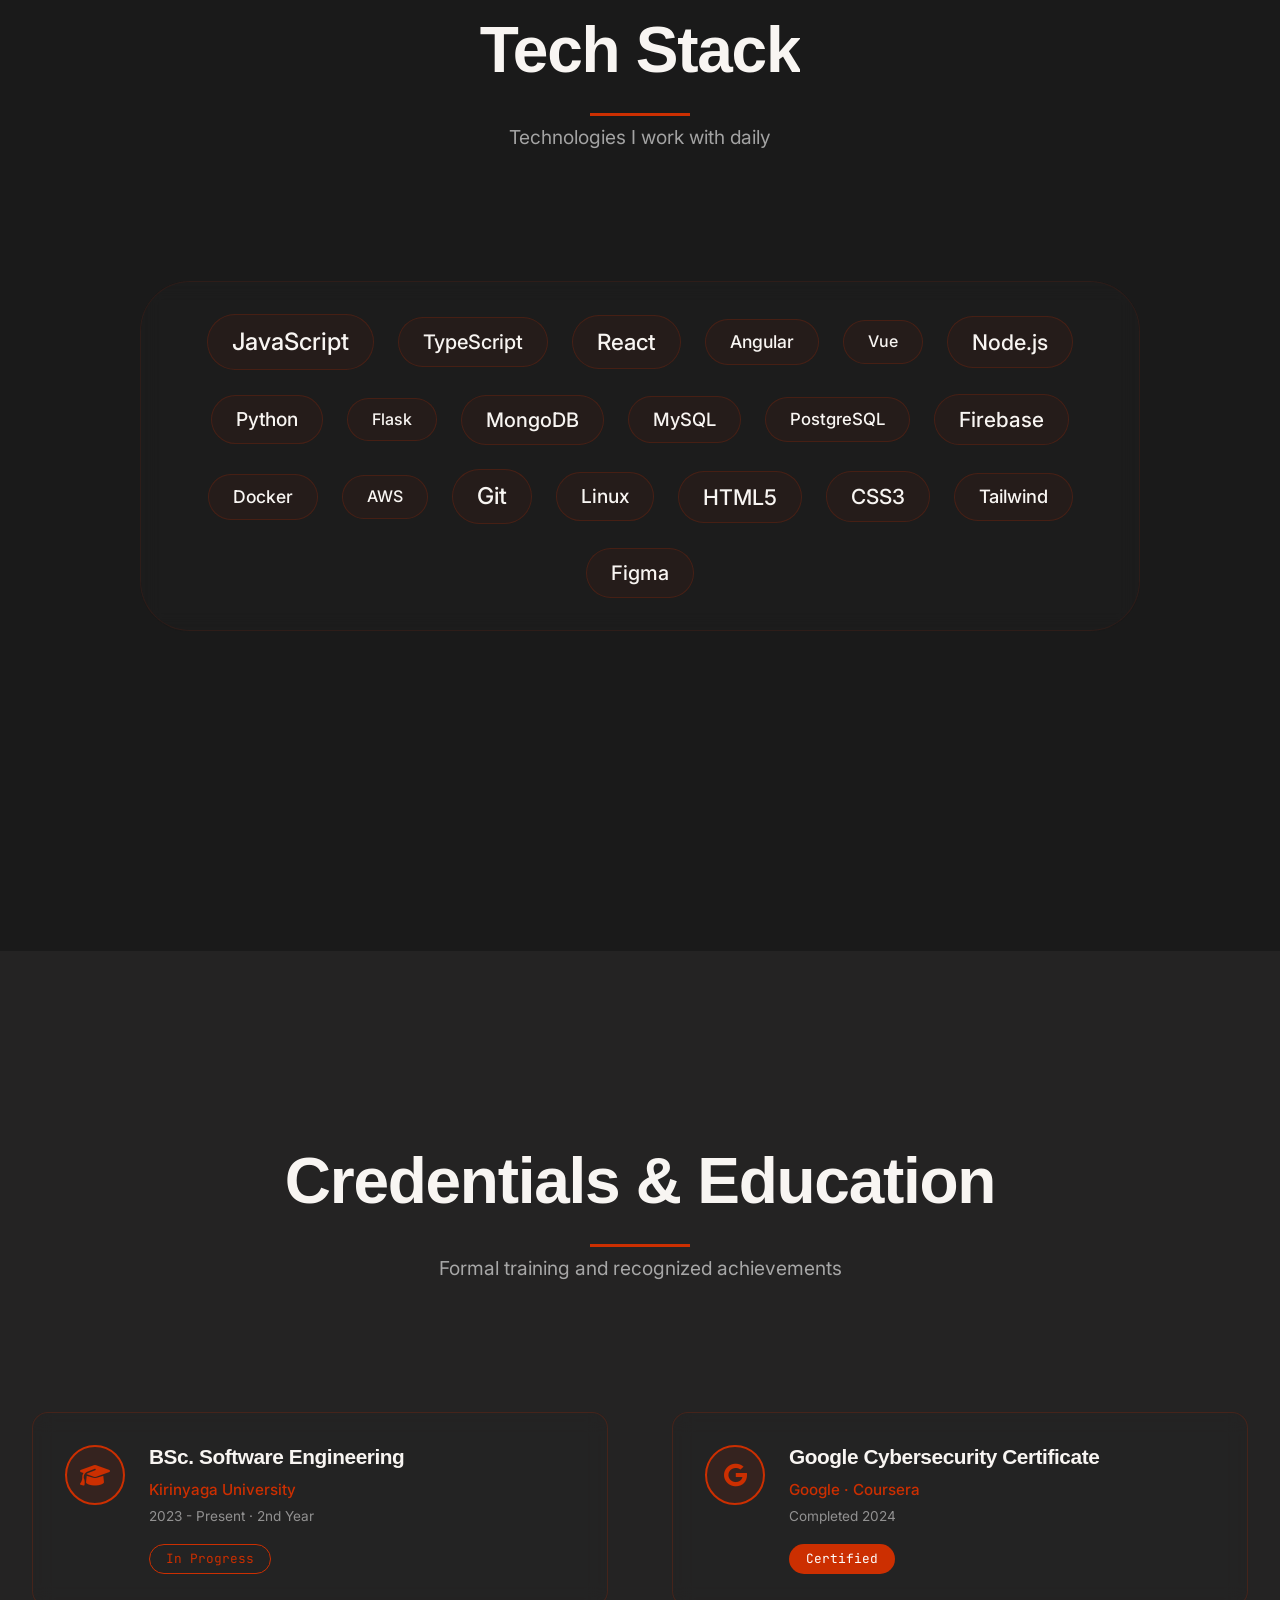
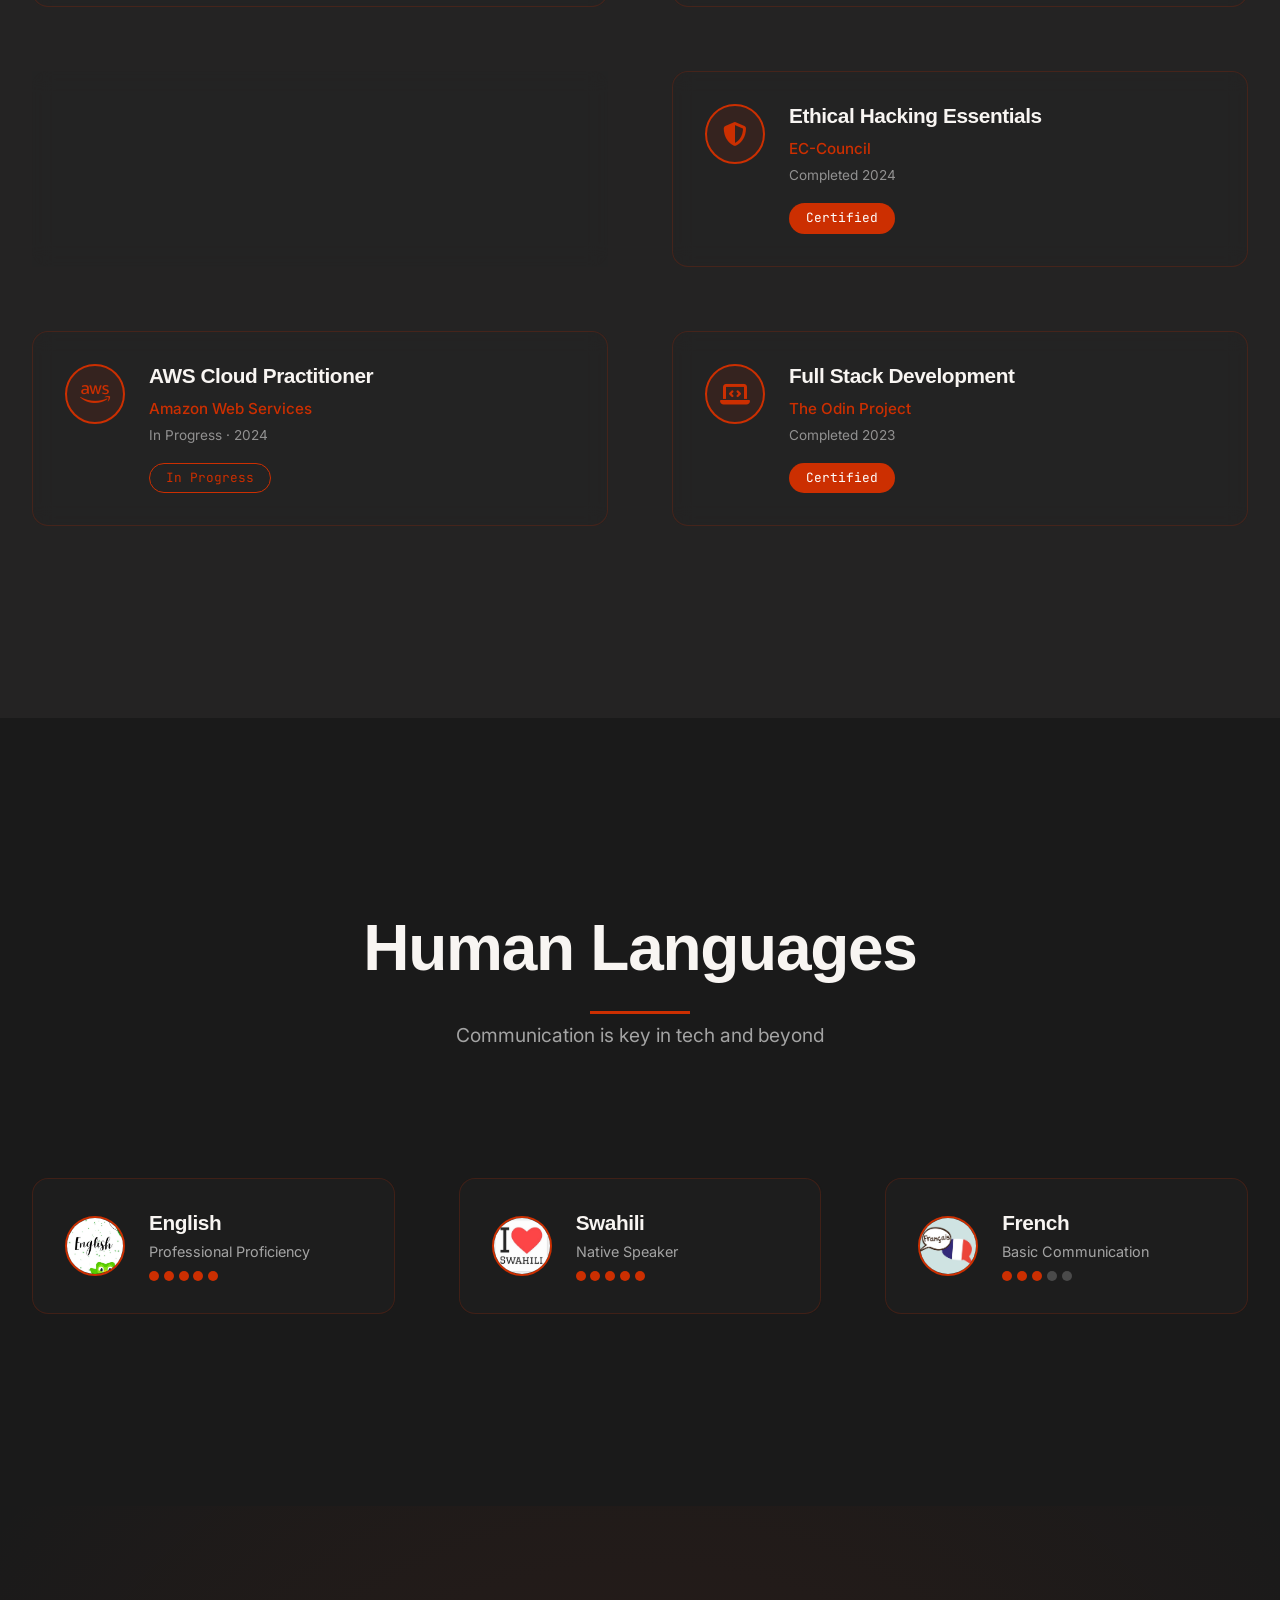
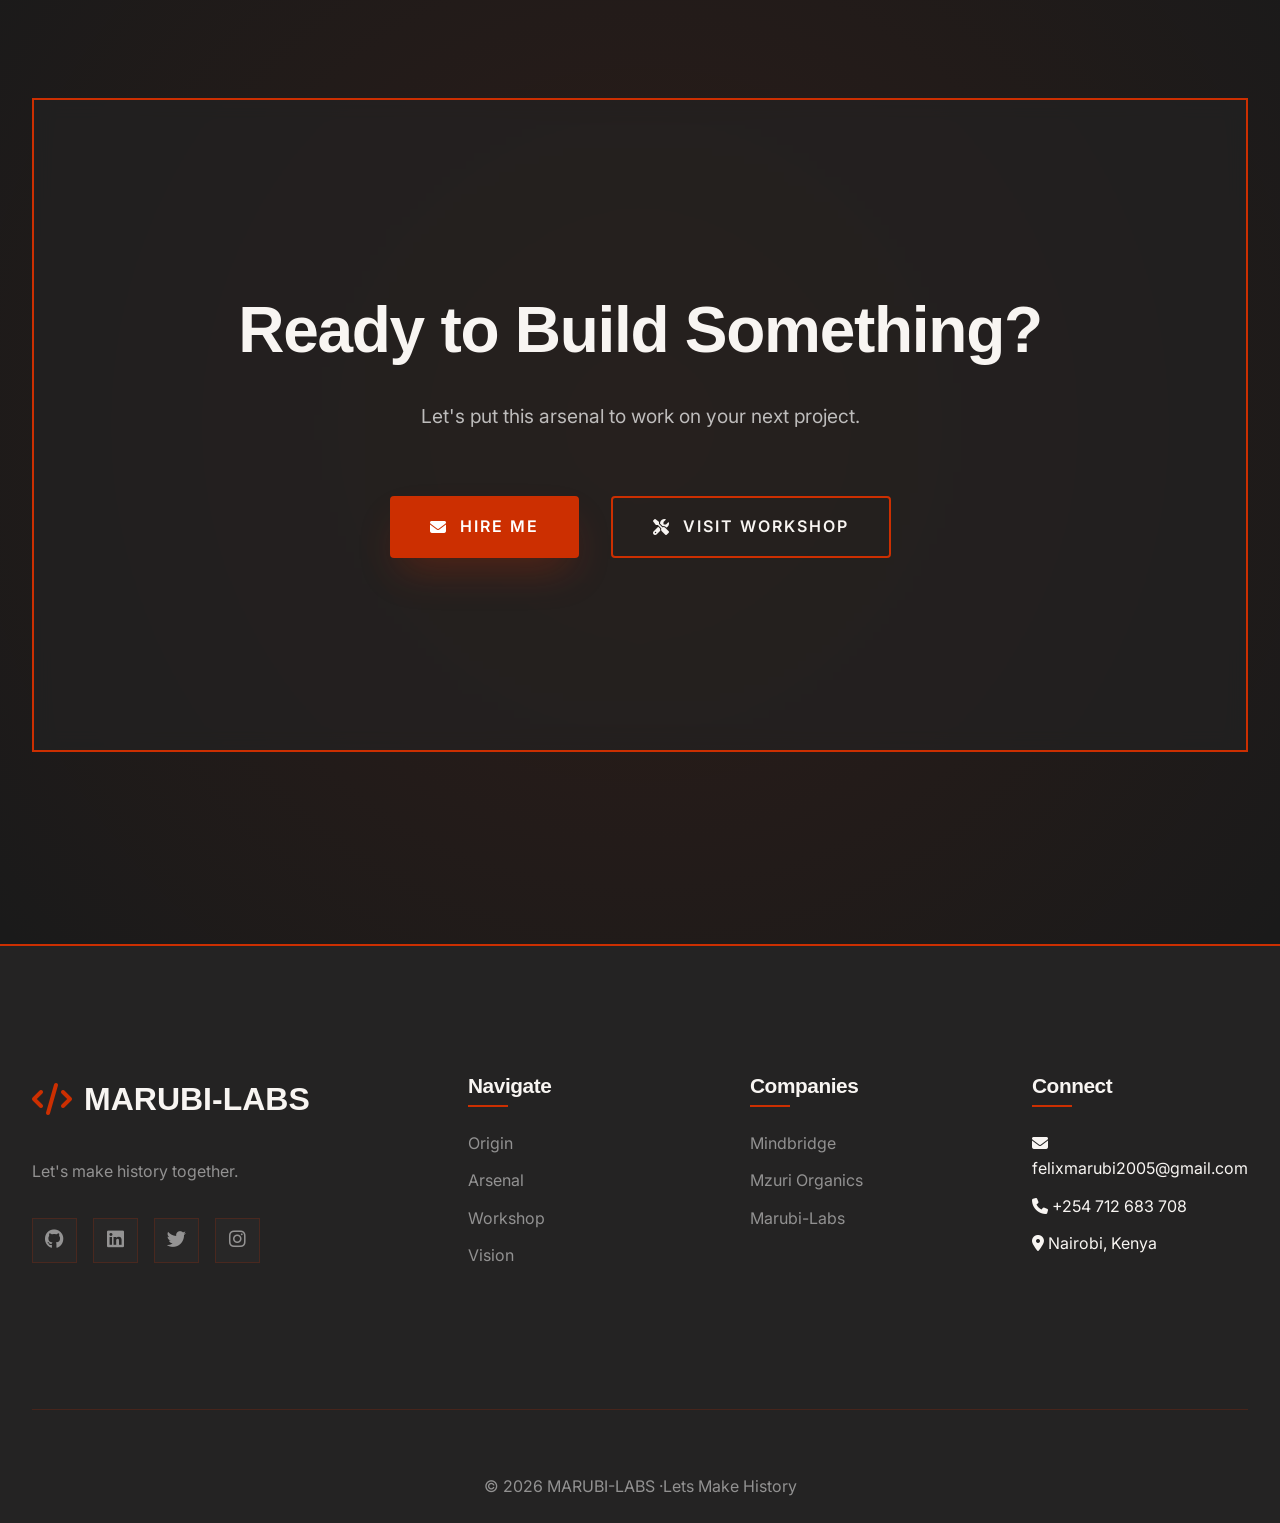
==== commit 1f69bc47: "majorchanges on my portflio" ====
--- a/arsenal.html
+++ b/arsenal.html
@@ -35,82 +35,54 @@
 </head>
 <body>
     <!-- Navigation -->
-    <nav class="navbar">
-        <div class="nav-container">
-            <a href="index.html" class="logo">
-                <span class="logo-text">MARUBI-LABS</span>
+<!-- Navigation - Same structure as workshop page -->
+<nav class="navbar">
+    <div class="nav-container">
+        <a href="index.html" class="logo">
+            <span class="logo-text">MARUBI-LABS</span>
+        </a>
+        
+        <div class="nav-menu">
+            <a href="index.html" class="nav-link"><span>Home</span></a>
+            <a href="origin.html" class="nav-link"><span>Origin</span></a>
+            <a href="arsenal.html" class="nav-link"><span>Arsenal</span></a>
+            <a href="workshop.html" class="nav-link"><span>Workshop</span></a>
+            <a href="vision.html" class="nav-link"><span>Vision</span></a>
+            <a href="connect.html" class="nav-link"><span>Connect</span></a>
+            <a href="resume.html" class="nav-link active"><span>Resume</span></a>
+            <a href="services.html" class="nav-link"><span>Pricing</span></a>
+            <a href="navigation.html" class="nav-link">Explore</a>
+        </div>
+        
+        <div class="nav-actions">
+            <a href="navigation.html" class="menu-toggle" id="menuToggle">
+                <i class="fas fa-bars"></i>
             </a>
-            
-            <div class="nav-menu">
-                <a href="index.html" class="nav-link">
-                    <span>Home</span>
-                </a>
-                <a href="origin.html" class="nav-link">
-                    <span>Origin</span>
-                </a>
-                <a href="arsenal.html" class="nav-link active">
-                    <span>Arsenal</span>
-                </a>
-                <a href="workshop.html" class="nav-link">
-                    <span>Workshop</span>
-                </a>
-                <a href="vision.html" class="nav-link">
-                    <span>Vision</span>
-                </a>
-                <a href="connect.html" class="nav-link">
-                    <span>Connect</span>
-                </a>
-                    </a>
-                   <a href="resume.html" class="nav-link">
-          
-                    <span>Resume</span>
-                </a>
-
-                  </a>
-
-                   </a>
-                   <a href="services.html" class="nav-link">
-          
-                    <span>Pricing</span>
-                </a>
-                   <a href="navigation.html" class="nav-link">Explore</a>
- 
-            </div>
-            
-               <div class="nav-actions">
-                <a href="navigation.html" class="menu-toggle" id="menuToggle">
-                    <i class="fas fa-bars"></i>
-                </a>
-            </div>
-        </div>
-        
-        <div class="scroll-progress" id="scrollProgress"></div>
-    </nav>
-        </div>
-        
-      
-        
-        <div class="scroll-progress" id="scrollProgress"></div>
-    </nav>
+        </div>
+    </div>
+    <div class="scroll-progress" id="scrollProgress"></div>
+</nav>
 
     <!-- Page Header -->
-    <section class="page-header">
-        <div class="container">
+    <!-- Page Header -->
+<section class="page-header">
+    <div class="ember-overlay"></div>
+    <div class="container">
             <div class="header-content animate-fade-in">
                 <h1 class="page-title">
                     The <span class="ember">Arsenal</span>
                 </h1>
                 <p class="page-subtitle">
-                    Every craftsman needs the right tools. Here's what I wield to build, secure, and deploy.
+                  
                 </p>
                 <div class="header-stats">
                     <div class="stat-chip">
                         <span class="stat-chip-label">Years Active</span>
-                        <span class="stat-chip-value">3+</span>
+                        <span class="stat-chip-value">10+</span>
                     </div>
                     <div class="stat-chip">
                         <span class="stat-chip-label">Technologies</span>
-                        <span class="stat-chip-value">15+</span>
+                        <span class="stat-chip-value">25+</span>
                     </div>
                     <div class="stat-chip">
                         <span class="stat-chip-label">Projects</span>
@@ -130,7 +102,7 @@
         <div class="container">
             <div class="overview-grid">
                 <div class="overview-card animate-on-scroll" data-animate="fade-in">
-                    <div class="overview-number">15+</div>
+                    <div class="overview-number">25+</div>
                     <div class="overview-label">Technologies</div>
                     <div class="overview-desc">From frontend to backend to security</div>
                 </div>
@@ -651,7 +623,7 @@
                         <i class="fas fa-code"></i>
                         <span>MARUBI-LABS</span>
                     </a>
-                    <p>Building Africa's digital future, one line of code at a time. Est. 2023</p>
+                    <p>Let's make history together.</p>
                     <div class="social-links">
                         <a href="https://github.com/Marubi23" target="_blank" class="social-link">
                             <i class="fab fa-github"></i>
@@ -698,7 +670,7 @@
             </div>
             
             <div class="footer-bottom">
-                <p>© 2024 MARUBI-LABS · Built with <i class="fas fa-heart" style="color: #cc2f01;"></i> in Kenya · CEO: 20 · For the future</p>
+                <p>© 2026 MARUBI-LABS ·Lets Make History</p>
             </div>
         </div>
     </footer>
--- a/css/pages/home.css
+++ b/css/pages/home.css
@@ -109,24 +109,37 @@
     animation: gradientFlow 8s ease infinite;
 }
 
-/* ===== PREMIUM NAVIGATION ===== */
+/* ===== PREMIUM NAVIGATION - UPDATED (Same as resume page) ===== */
 .navbar {
     position: fixed;
     top: 0;
     left: 0;
     width: 100%;
-    padding: 1.5rem var(--space-md);
+    padding: 1.2rem 2rem;
     z-index: 1000;
-    transition: var(--transition-fast);
-    mix-blend-mode: exclusion;
-}
-
+    transition: transform 0.3s ease, background 0.3s ease, padding 0.3s ease;
+    background: transparent;
+    backdrop-filter: none;
+}
+
+/* Hide navbar when scrolling down */
+.navbar.hide {
+    transform: translateY(-100%);
+}
+
+/* Scrolled state - solid background */
 .navbar.scrolled {
-    background: var(--glass-onyx);
+    background: rgba(36, 35, 35, 0.9);
     backdrop-filter: blur(10px);
-    padding: 1rem var(--space-md);
+    padding: 0.8rem 2rem;
     border-bottom: 1px solid rgba(204, 47, 1, 0.2);
-    mix-blend-mode: normal;
+    box-shadow: 0 4px 20px rgba(0, 0, 0, 0.3);
+}
+
+/* When navbar is hidden AND scrolled */
+.navbar.hide.scrolled {
+    background: rgba(36, 35, 35, 0.9);
+    backdrop-filter: blur(10px);
 }
 
 .nav-container {
@@ -156,6 +169,13 @@
     position: relative;
 }
 
+/* Logo text on transparent navbar */
+.navbar:not(.scrolled) .logo-text {
+    -webkit-text-fill-color: white;
+    background: none;
+    color: white;
+}
+
 /* Navigation Menu */
 .nav-menu {
     display: flex;
@@ -164,44 +184,77 @@
 }
 
 .nav-link {
-    color: rgba(255, 255, 255, 0.8);
+    color: rgba(255, 255, 255, 0.75);
     text-decoration: none;
-    font-weight: 500;
-    font-size: 0.95rem;
-    padding: 0.7rem 1.2rem;
-    border-radius: 4px;
-    transition: var(--transition-fast);
-    position: relative;
-    letter-spacing: 0.5px;
+    font-family: 'Clash Display', sans-serif;
+    font-weight: 600;
+    font-size: 0.85rem;
+    padding: 0.6rem 1.4rem;
+    border-radius: 40px;
+    transition: all 0.3s cubic-bezier(0.2, 0.9, 0.4, 1.1);
+    position: relative;
+    letter-spacing: 1.2px;
     text-transform: uppercase;
-    border: 1px solid transparent;
-}
-
+    backdrop-filter: blur(4px);
+}
+
+/* Nav links on transparent navbar */
+.navbar:not(.scrolled) .nav-link {
+    color: rgba(255, 255, 255, 0.9);
+}
+
+.navbar:not(.scrolled) .nav-link:hover {
+    color: white;
+    background: rgba(204, 47, 1, 0.15);
+}
+
+.navbar:not(.scrolled) .nav-link.active {
+    color: var(--marubi-ember);
+    background: rgba(204, 47, 1, 0.15);
+    border: 1px solid rgba(204, 47, 1, 0.4);
+}
+
+/* Underline glow effect */
 .nav-link::before {
     content: '';
     position: absolute;
-    bottom: 0;
+    bottom: 0.3rem;
     left: 50%;
     transform: translateX(-50%);
     width: 0;
     height: 2px;
     background: var(--marubi-ember);
-    transition: width 0.3s ease;
+    border-radius: 2px;
+    transition: width 0.35s cubic-bezier(0.2, 0.9, 0.4, 1.1);
+    box-shadow: 0 0 6px var(--marubi-ember);
 }
 
 .nav-link:hover::before {
-    width: 30px;
+    width: 35px;
 }
 
 .nav-link:hover {
-    color: var(--marubi-cream);
-    border-color: rgba(204, 47, 1, 0.3);
+    color: white;
+    background: rgba(204, 47, 1, 0.08);
+    transform: translateY(-1px);
 }
 
 .nav-link.active {
     color: var(--marubi-ember);
-    border: 1px solid rgba(204, 47, 1, 0.3);
-    background: rgba(204, 47, 1, 0.05);
+    background: rgba(204, 47, 1, 0.12);
+    border: 1px solid rgba(204, 47, 1, 0.35);
+    box-shadow: 0 0 12px rgba(204, 47, 1, 0.2);
+    backdrop-filter: blur(8px);
+}
+
+.nav-link.active::after {
+    content: '●';
+    position: absolute;
+    top: -6px;
+    right: 12px;
+    font-size: 0.5rem;
+    color: var(--marubi-ember);
+    opacity: 0.8;
 }
 
 /* Menu Toggle - Hidden on Desktop */
@@ -333,8 +386,7 @@
     opacity: 0.5;
 }
 
-/* ===== UPDATED HERO TITLE STYLES ===== */
-/* White greeting, Ember name */
+/* Hero Title Styles */
 .hero-title {
     font-size: clamp(3rem, 8vw, 6rem);
     font-weight: 800;
@@ -346,7 +398,7 @@
     display: block;
     font-size: clamp(1.2rem, 3vw, 2rem);
     font-weight: 400;
-    color: #ffffff;  /* Pure white */
+    color: #ffffff;
     margin-bottom: 0.5rem;
     letter-spacing: 6px;
     text-transform: uppercase;
@@ -357,13 +409,12 @@
 
 .hero-title .name {
     display: inline-block;
-    color: var(--marubi-ember);  /* Solid ember */
+    color: var(--marubi-ember);
     font-size: clamp(3.5rem, 10vw, 7rem);
     font-weight: 800;
     position: relative;
     text-shadow: 0 0 20px rgba(204, 47, 1, 0.3);
     letter-spacing: -2px;
-    /* Remove any gradient */
     background: none;
     -webkit-background-clip: unset;
     -webkit-text-fill-color: unset;
@@ -464,7 +515,7 @@
     color: rgba(255, 255, 255, 0.5);
 }
 
-/* Buttons - Powerful & Minimal */
+/* Buttons */
 .hero-buttons {
     display: flex;
     gap: var(--space-md);
@@ -534,7 +585,7 @@
     transform: translateY(-3px);
 }
 
-/* Hero Image - The Presence */
+/* Hero Image */
 .hero-image {
     position: relative;
 }
@@ -620,7 +671,7 @@
     color: var(--marubi-ember);
 }
 
-/* ===== GALLERY SECTION - The Portfolio ===== */
+/* ===== GALLERY SECTION ===== */
 .gallery-section {
     padding: var(--space-2xl) 0;
     background: var(--marubi-charcoal);
@@ -658,7 +709,7 @@
     margin: 0 auto;
 }
 
-/* Gallery Grid - Big, Bold Spaces */
+/* Gallery Grid */
 .gallery-grid {
     display: grid;
     grid-template-columns: repeat(3, 1fr);
@@ -1438,12 +1489,16 @@
         overflow-x: hidden;
     }
 
-    /* Navigation */
+    /* Navigation - Mobile specific */
     .navbar {
-        padding: 1rem 1.25rem;
-        background: var(--glass-onyx);
+        padding: 0.8rem 1.25rem;
+        background: rgba(36, 35, 35, 0.95);
         backdrop-filter: blur(10px);
         z-index: 10000;
+    }
+    
+    .navbar:not(.scrolled) {
+        background: rgba(36, 35, 35, 0.95);
     }
 
     /* Mobile Menu - Hidden by default */
@@ -1518,32 +1573,6 @@
         gap: 1.5rem !important;
     }
 
-    /* Terminal Column */
-    .terminal-column {
-        align-items: center;
-        padding-top: 0;
-        width: 100%;
-    }
-
-    .live-reviews,
-    .terminal-info {
-        max-width: 100%;
-        width: 100%;
-    }
-
-    .terminal-body {
-        flex-wrap: wrap;
-        padding: 1rem;
-    }
-
-    .typing-text {
-        width: 100%;
-        font-size: 0.85rem;
-        margin: 0.5rem 0;
-        word-break: break-word;
-    }
-
-    /* Hero Text */
     .hero-text::before {
         top: -40px;
         left: 50%;
@@ -1850,18 +1879,6 @@
         height: 50px;
         font-size: 1rem;
     }
-
-    /* Terminal Info Items */
-    .terminal-info-item {
-        flex-direction: column;
-        align-items: flex-start;
-        gap: 0.25rem;
-    }
-
-    .terminal-info-label {
-        min-width: auto;
-        font-size: 0.75rem;
-    }
 }
 
 /* Small mobile devices (480px and below) */
@@ -1960,12 +1977,10 @@
 }
 
 /* ===== ADDITIONAL Z-INDEX FIXES ===== */
-/* Ensure content doesn't overlap menu */
 body.menu-open {
     overflow: hidden;
 }
 
-/* Lower z-index for content sections */
 .hero,
 .gallery-section,
 .projects-showcase,
@@ -2015,6 +2030,7 @@
         transition-duration: 0.01ms !important;
     }
 }
+
 /* Mobile menu close button */
 .nav-menu-close {
     display: none;
@@ -2043,7 +2059,8 @@
         background: var(--marubi-ember);
     }
 }
-/* ===== DEBUG FIXES ===== */
+
+/* ===== NAVIGATION DEBUG FIXES ===== */
 .nav-menu {
     display: flex !important;
     visibility: visible !important;
@@ -2074,36 +2091,4 @@
     .menu-toggle {
         display: none !important;
     }
-}
-/* ===== DEBUG FIXES ===== */
-.nav-menu {
-    display: flex !important;
-    visibility: visible !important;
-    opacity: 1 !important;
-}
-
-.nav-menu.active {
-    left: 0 !important;
-}
-
-@media (min-width: 769px) {
-    .nav-menu {
-        position: static !important;
-        height: auto !important;
-        width: auto !important;
-        background: transparent !important;
-        backdrop-filter: none !important;
-        flex-direction: row !important;
-        justify-content: flex-end !important;
-        padding: 0 !important;
-        left: auto !important;
-    }
-    
-    .nav-menu-close {
-        display: none !important;
-    }
-    
-    .menu-toggle {
-        display: none !important;
-    }
 }
--- a/css/pages/arsenal.css
+++ b/css/pages/arsenal.css
@@ -3,18 +3,34 @@
    Skills & Technical Expertise
    ============================================ */
 
-/* ===== PAGE HEADER ===== */
+/* ===== PAGE HEADER WITH IMAGE BACKGROUND ===== */
 .page-header {
     min-height: 50vh;
     display: flex;
     align-items: flex-end;
     position: relative;
     padding: 8rem 0 4rem;
-    background: var(--marubi-charcoal);
+    /* Replace solid color with image background */
+    background: url('/images/gallery/arsenal.JPG') center center / cover no-repeat;
     overflow: hidden;
 }
 
+/* Dark overlay for text readability (replaces the gradient backgrounds) */
 .page-header::before {
+    content: '';
+    position: absolute;
+    top: 0;
+    left: 0;
+    right: 0;
+    bottom: 0;
+    background: rgba(0, 0, 0, 0.7); /* Dark overlay */
+    pointer-events: none;
+    /* Keep your ember pulse animation on the overlay instead */
+    animation: emberPulse 8s ease infinite alternate;
+}
+
+/* Optional: Add ember gradient overlay on top of dark overlay for that signature glow */
+.page-header .ember-overlay {
     content: '';
     position: absolute;
     top: 0;
@@ -25,12 +41,13 @@
         radial-gradient(circle at 70% 30%, rgba(204, 47, 1, 0.15) 0%, transparent 50%),
         radial-gradient(circle at 30% 70%, rgba(204, 47, 1, 0.1) 0%, transparent 50%);
     pointer-events: none;
-    animation: emberPulse 8s ease infinite alternate;
-}
-
+    z-index: 1;
+}
+
+/* Make sure content stays above overlays */
 .header-content {
     position: relative;
-    z-index: 2;
+    z-index: 3;
     max-width: 800px;
 }
 
@@ -66,7 +83,7 @@
 
 .page-subtitle {
     font-size: 1.2rem;
-    color: rgba(255, 255, 255, 0.7);
+    color: rgba(255, 255, 255, 0.85); /* Slightly brighter for better contrast on images */
     max-width: 600px;
     line-height: 1.8;
     margin-bottom: 2rem;
@@ -79,9 +96,9 @@
 }
 
 .stat-chip {
-    background: rgba(36, 35, 35, 0.6);
+    background: rgba(36, 35, 35, 0.7);
     backdrop-filter: blur(10px);
-    border: 1px solid rgba(204, 47, 1, 0.2);
+    border: 1px solid rgba(204, 47, 1, 0.3);
     padding: 0.5rem 1.2rem;
     border-radius: 50px;
     display: inline-flex;
@@ -98,7 +115,7 @@
 }
 
 .stat-chip-label {
-    color: rgba(255, 255, 255, 0.5);
+    color: rgba(255, 255, 255, 0.6);
     font-family: 'JetBrains Mono', monospace;
     font-size: 0.8rem;
     text-transform: uppercase;
@@ -108,6 +125,44 @@
 .stat-chip-value {
     color: var(--marubi-ember);
     font-weight: 600;
+}
+
+/* Bottom ember glow border */
+.page-header::after {
+    content: '';
+    position: absolute;
+    bottom: 0;
+    left: 0;
+    right: 0;
+    height: 3px;
+    background: linear-gradient(90deg, 
+        transparent 0%, 
+        var(--marubi-ember) 20%, 
+        var(--marubi-ember-light) 50%, 
+        var(--marubi-ember) 80%, 
+        transparent 100%);
+    z-index: 3;
+    pointer-events: none;
+}
+/* Add this to your arsenal.css or home.css */
+.page-header .ember-overlay {
+    position: absolute;
+    top: 0;
+    left: 0;
+    right: 0;
+    bottom: 0;
+    background: 
+        radial-gradient(circle at 70% 30%, rgba(204, 47, 1, 0.15) 0%, transparent 50%),
+        radial-gradient(circle at 30% 70%, rgba(204, 47, 1, 0.1) 0%, transparent 50%);
+    pointer-events: none;
+    z-index: 1;
+}
+
+/* Make sure content stays above overlay */
+.page-header .container,
+.page-header .scroll-indicator {
+    position: relative;
+    z-index: 2;
 }
 
 /* ===== SKILLS OVERVIEW ===== */
